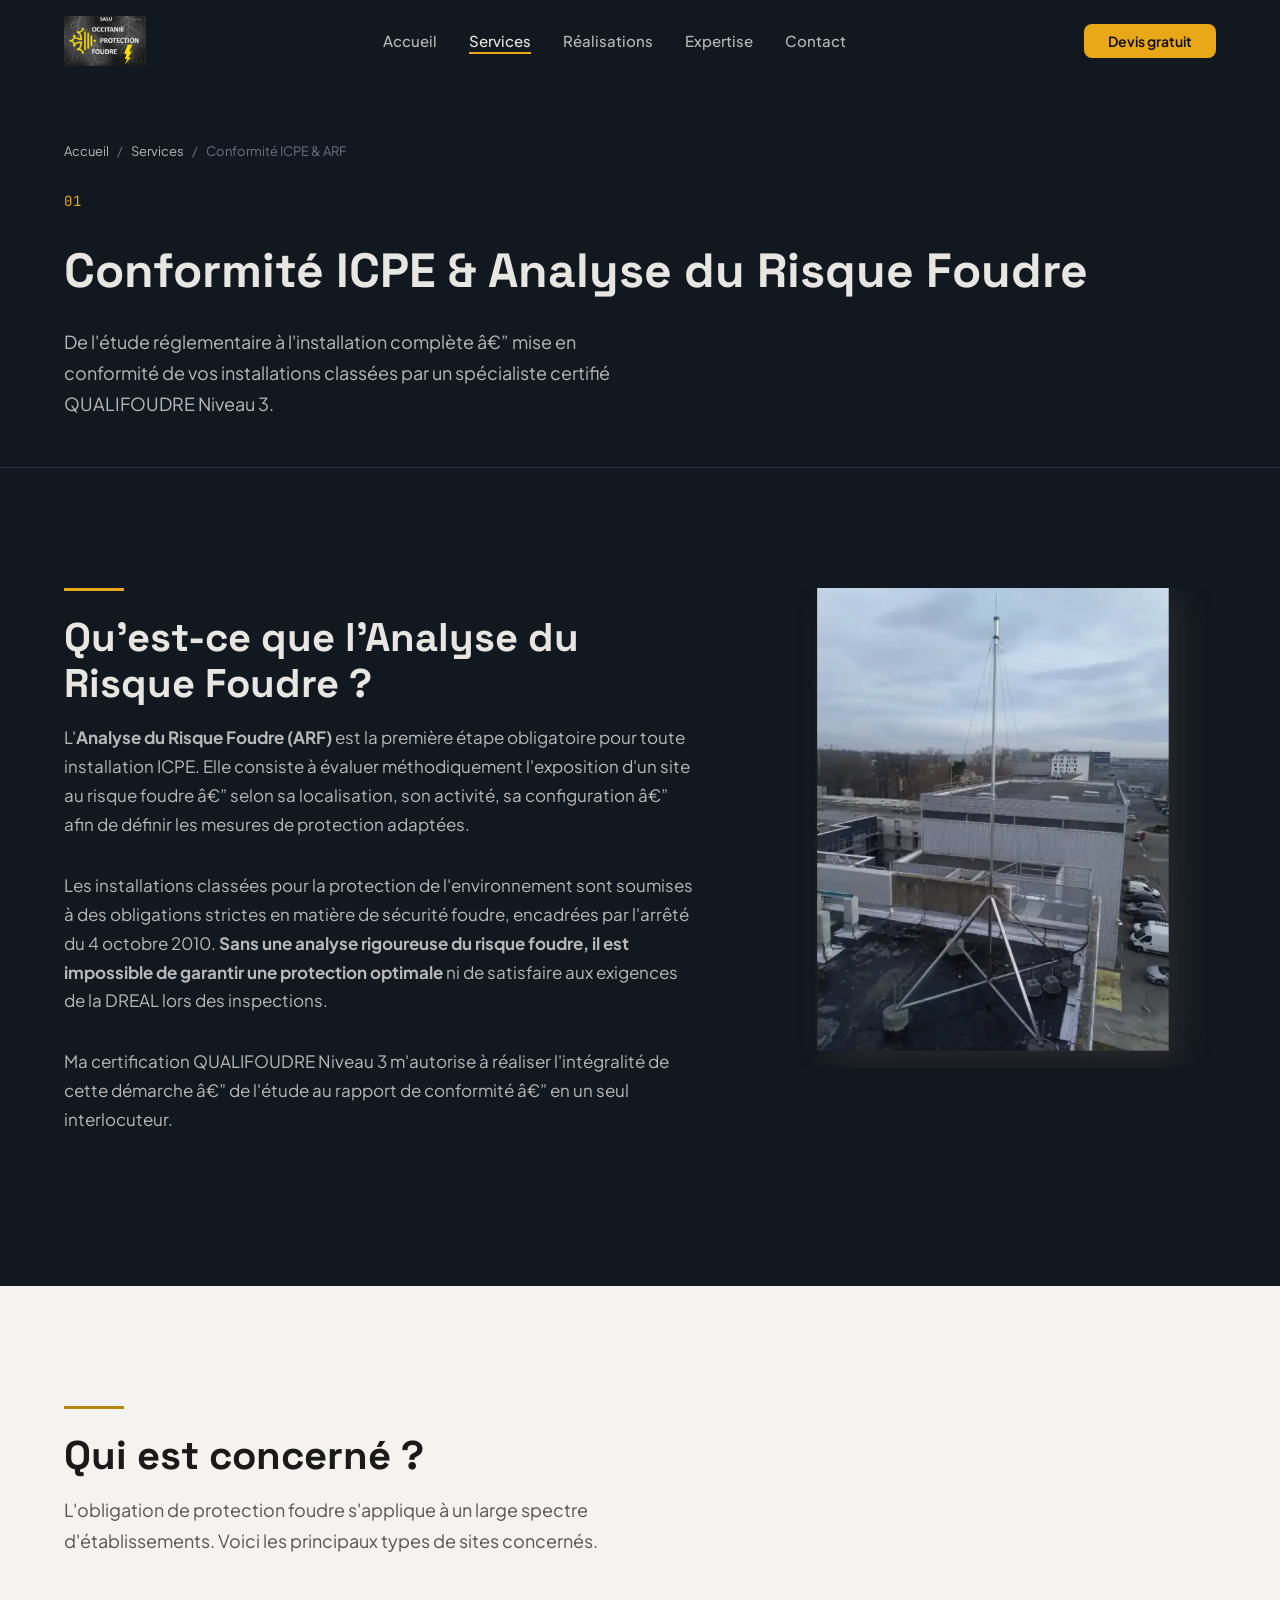
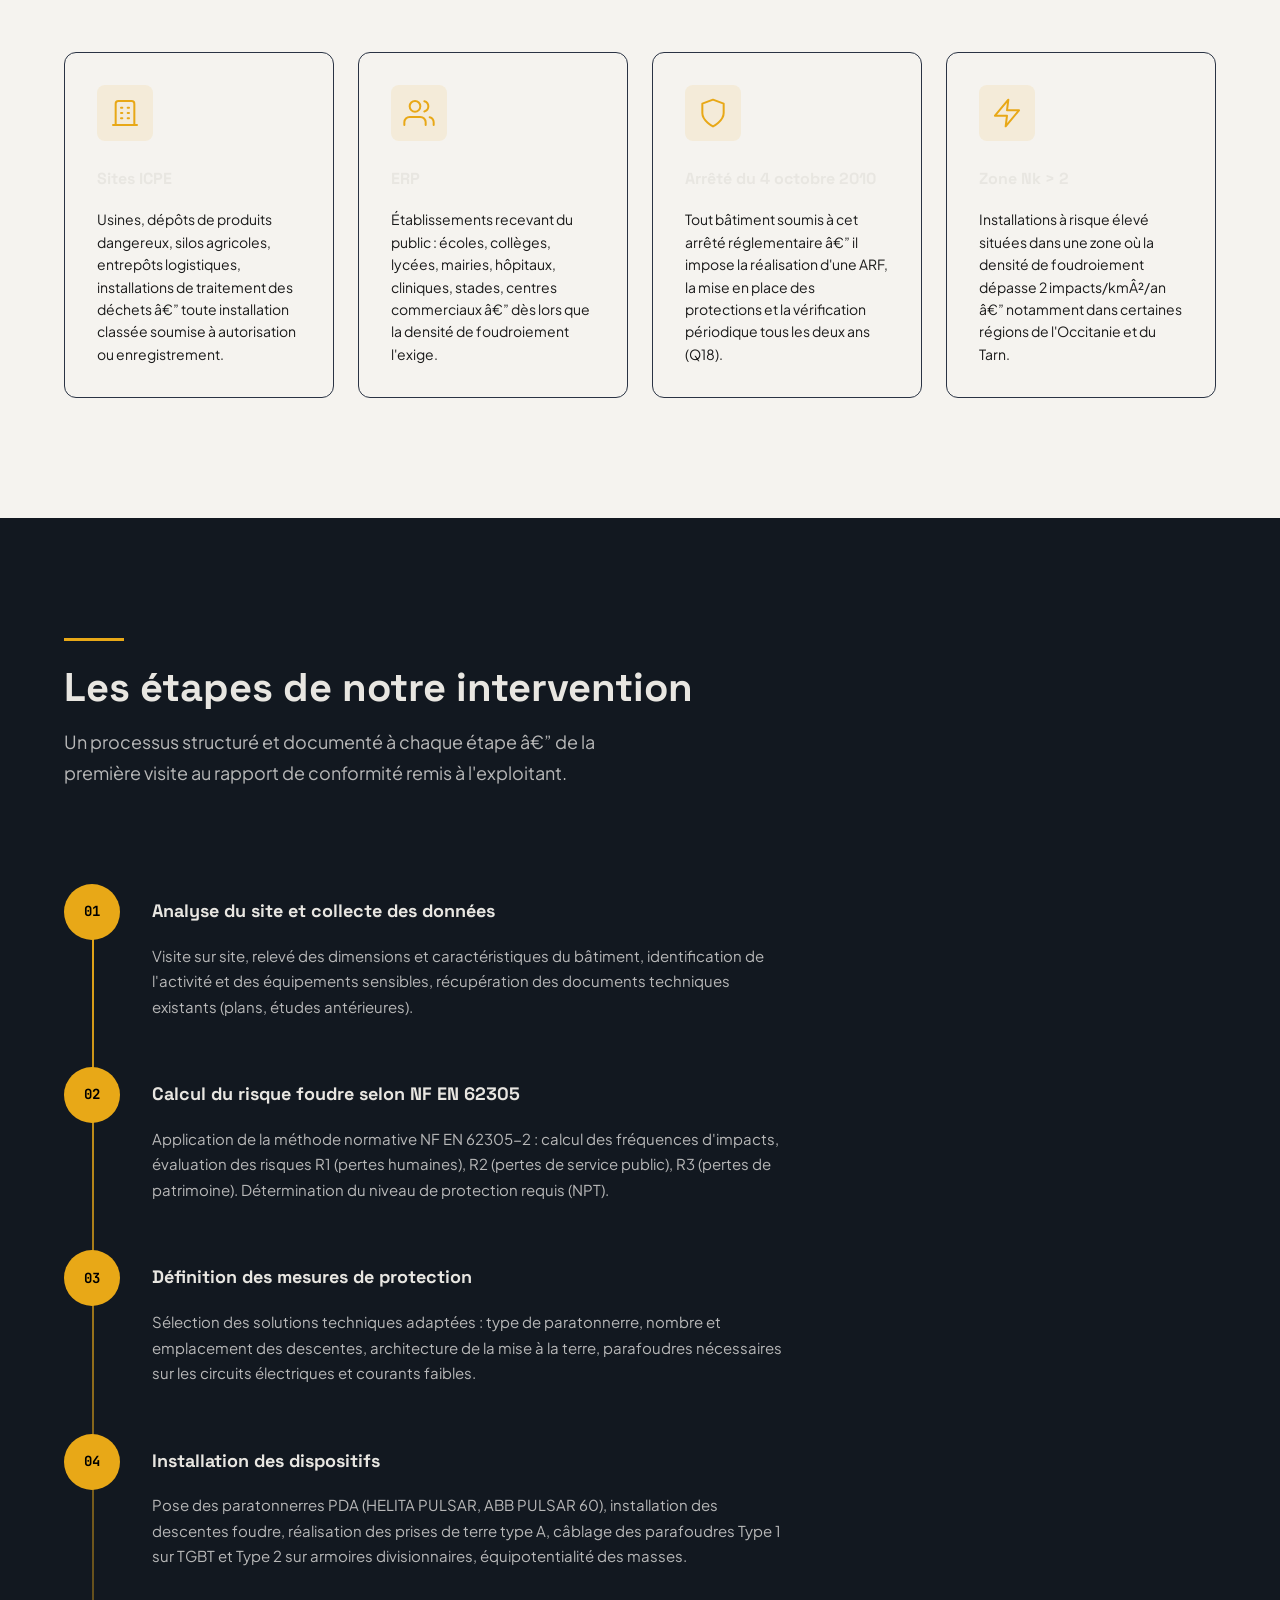
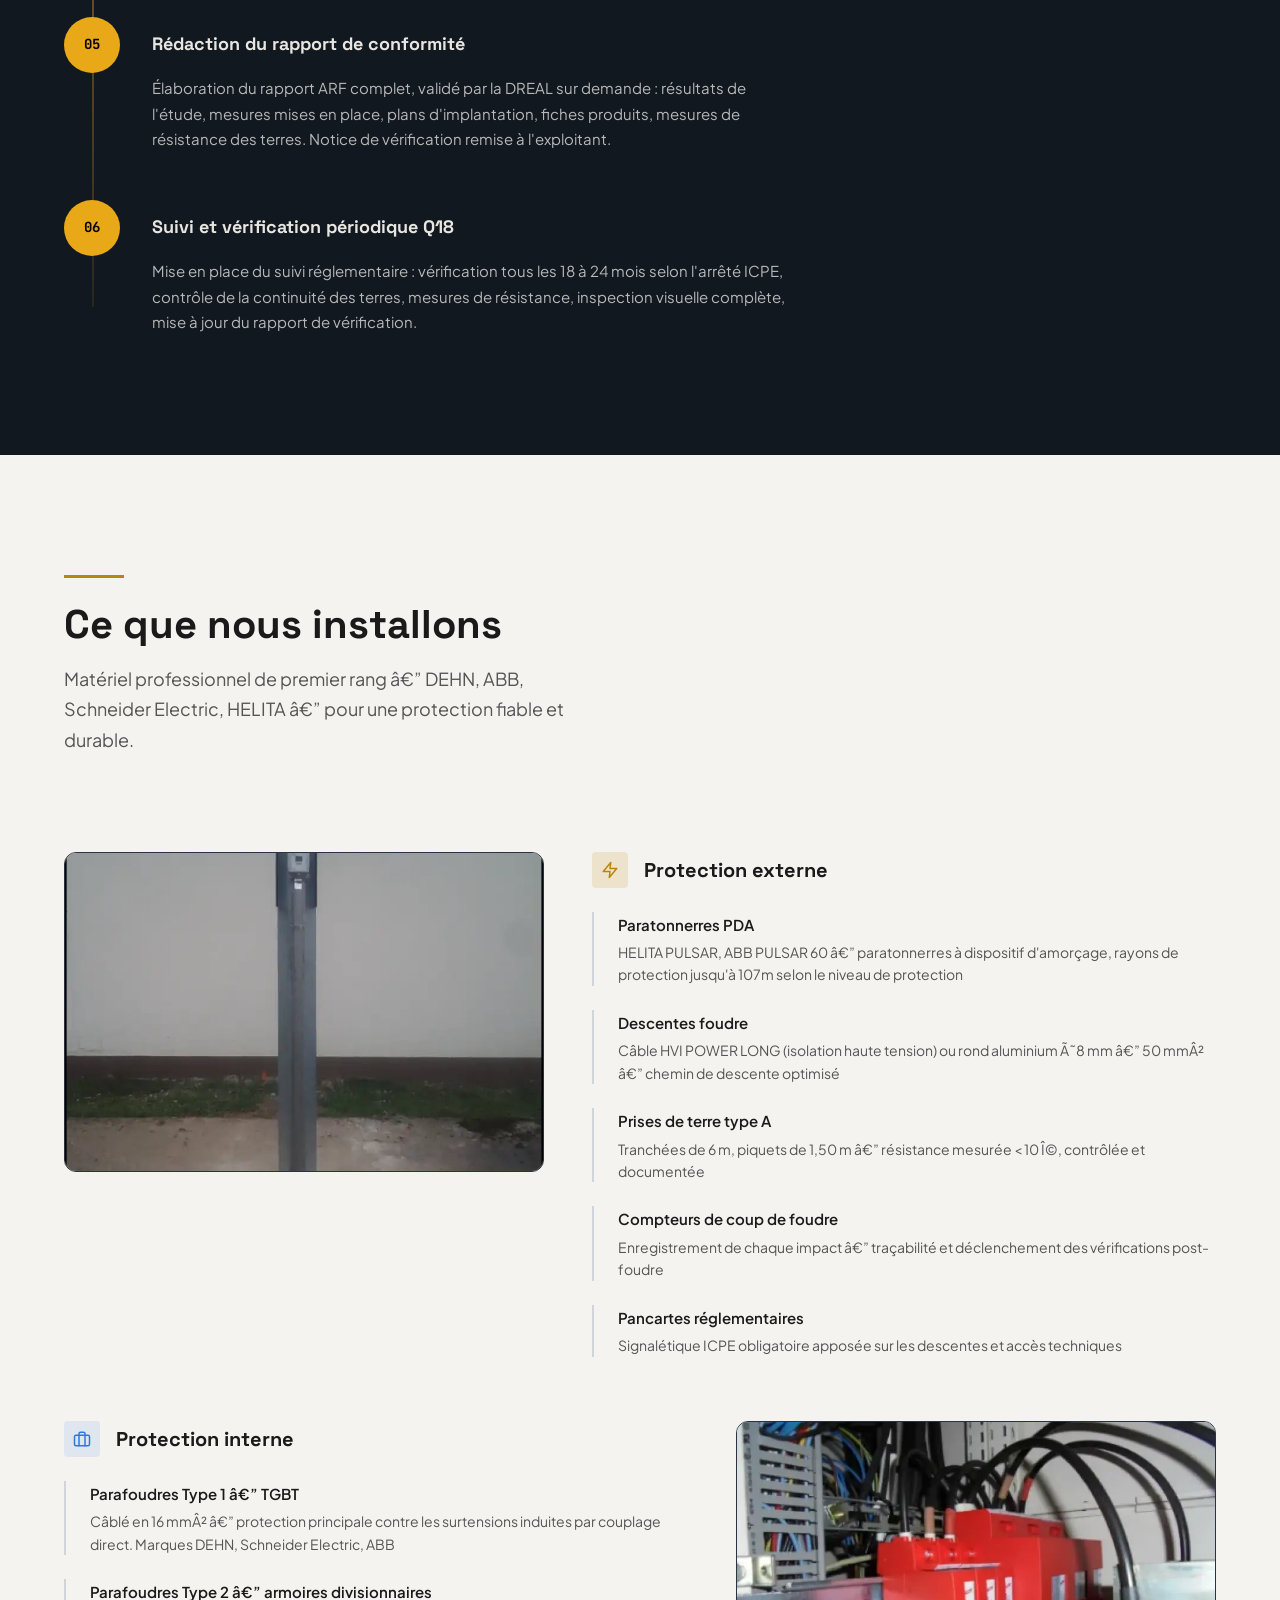
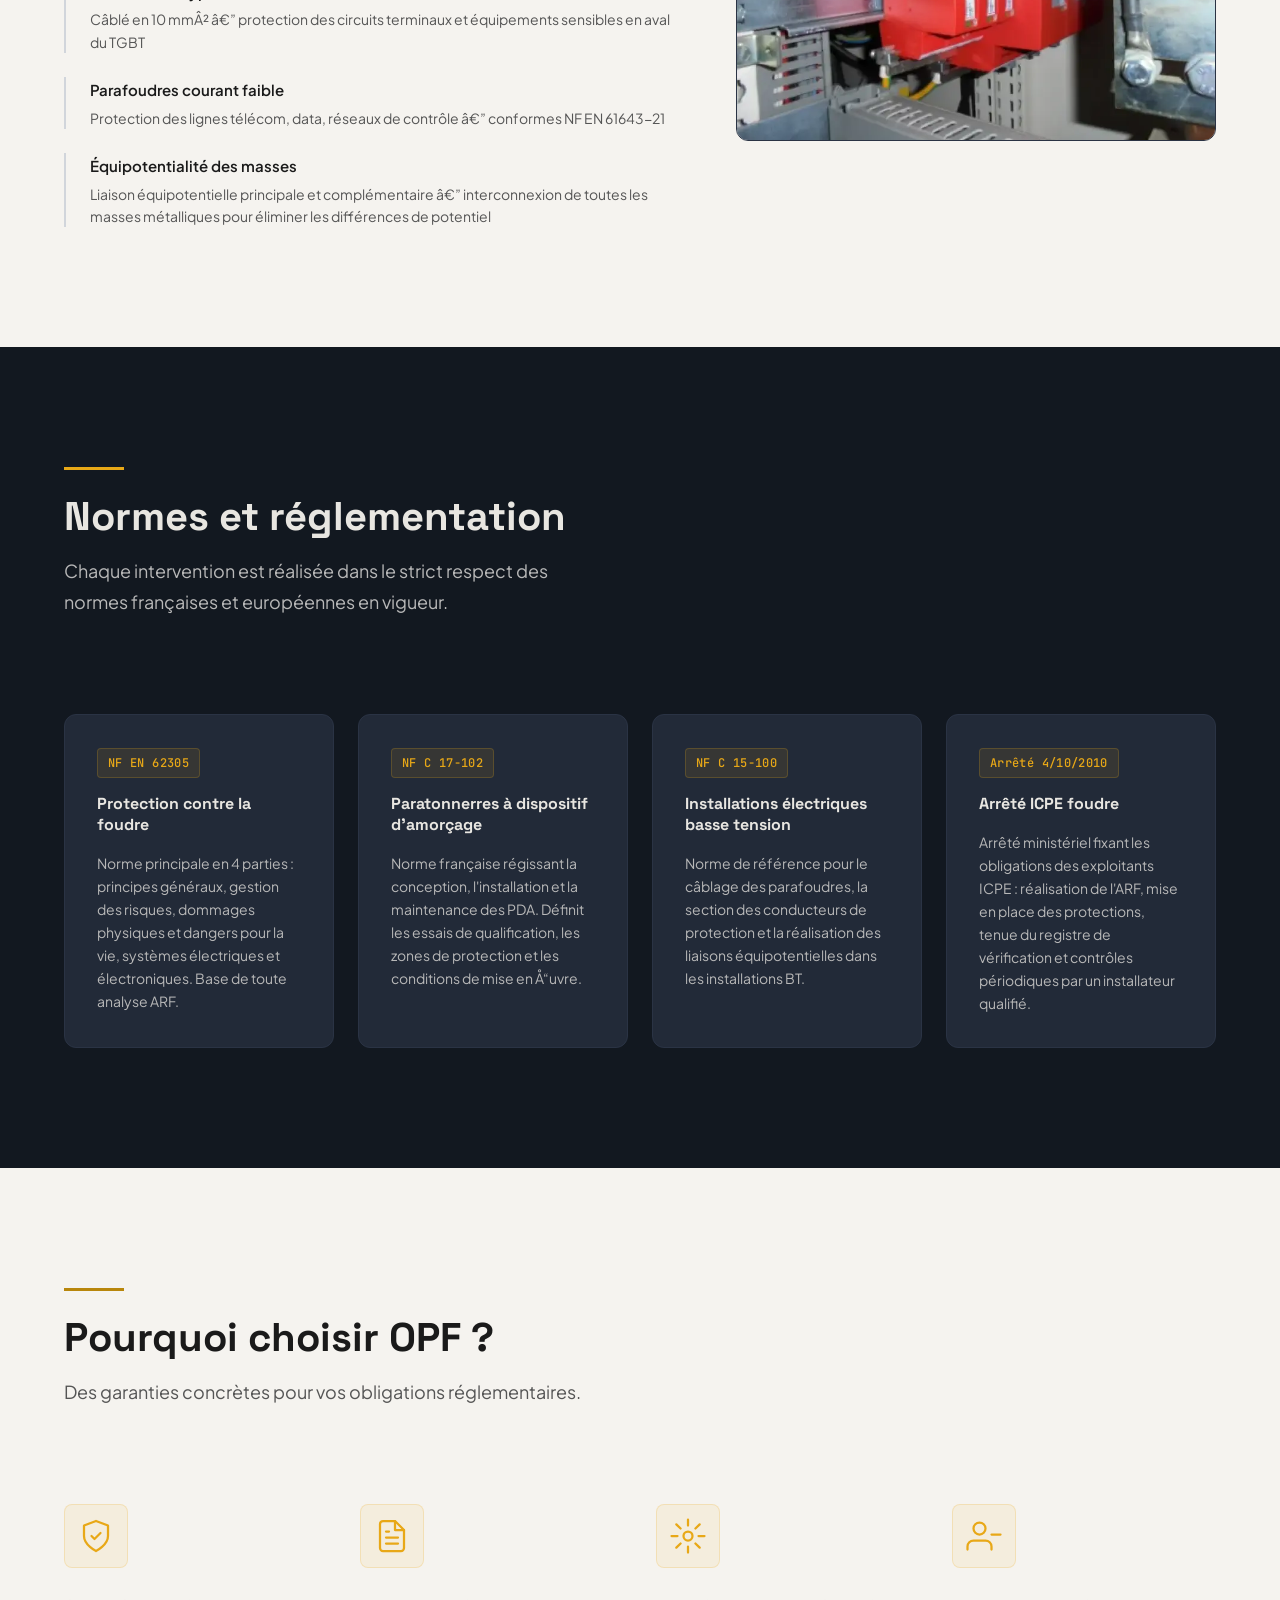
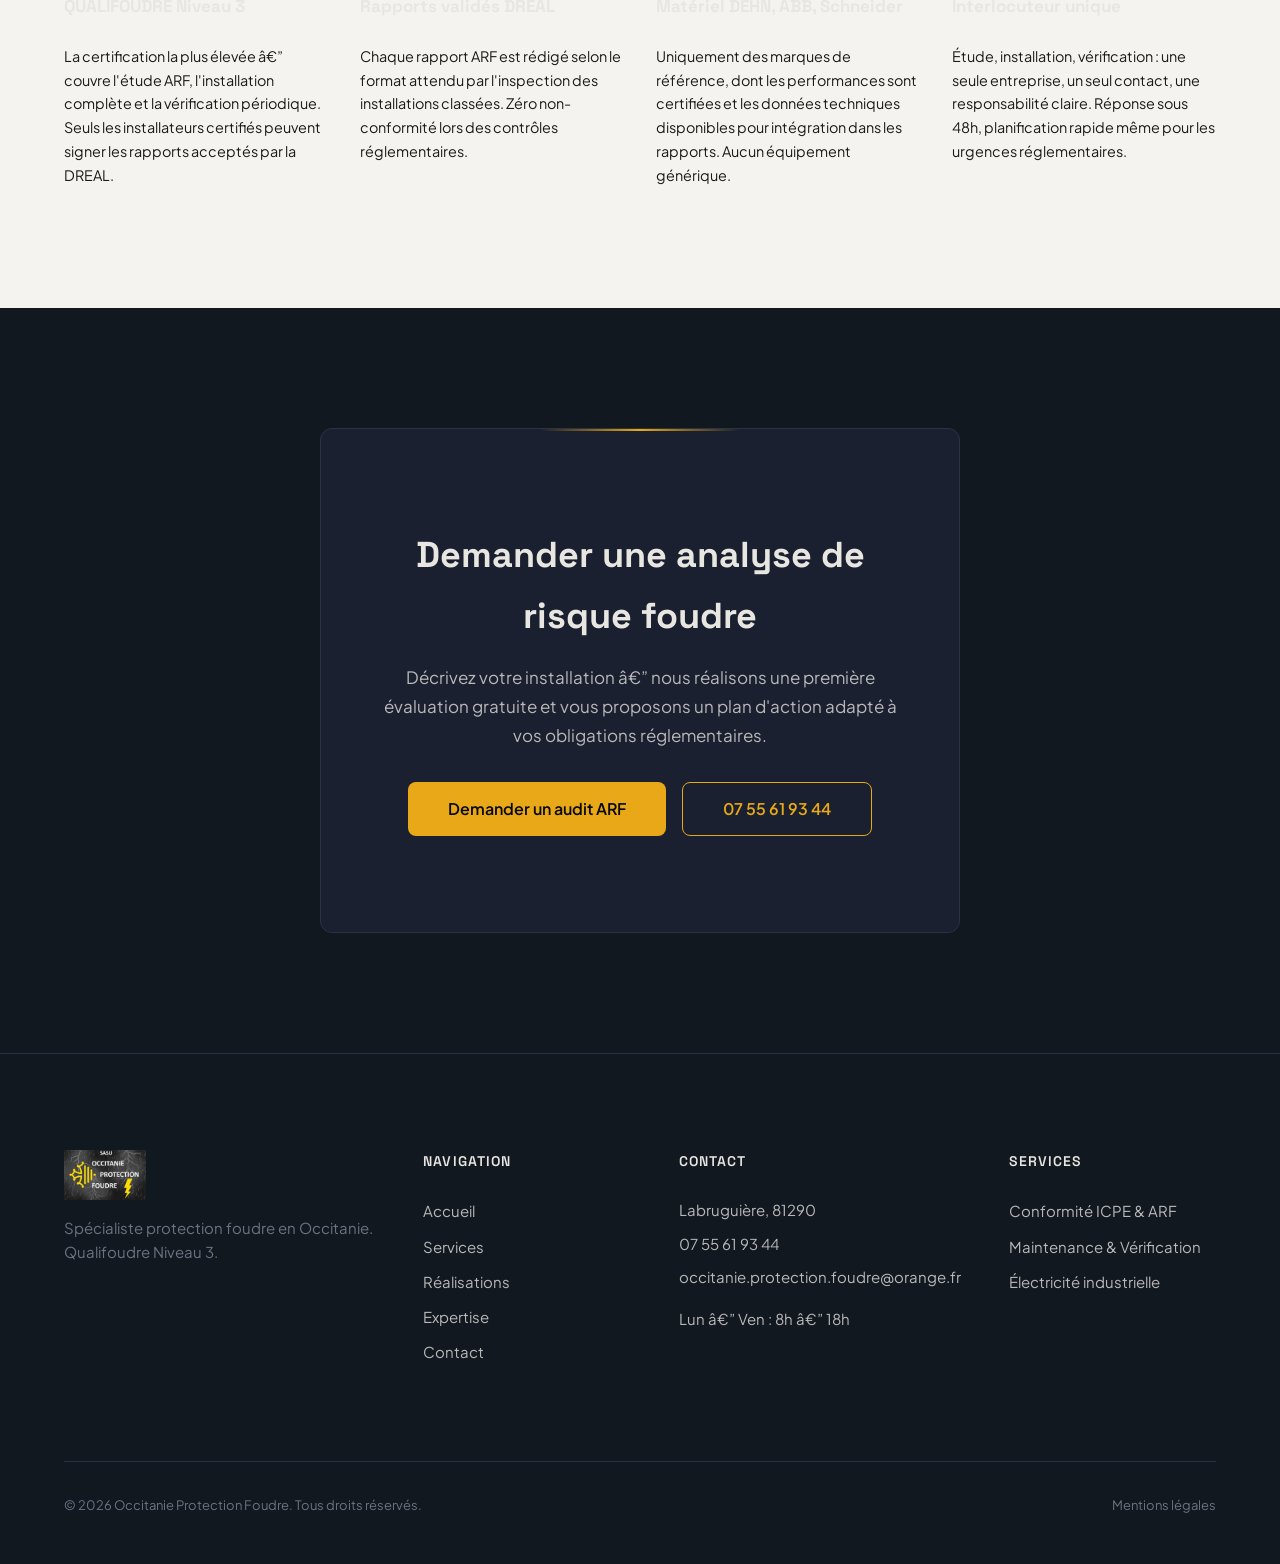
==== conformite-icpe.html @ 8eba691f "Initial deploy: demo site OPF Occitanie Protection Foudre" ====
<!DOCTYPE html>
<html lang="fr">
<head>
  <meta charset="UTF-8">
  <meta name="viewport" content="width=device-width, initial-scale=1.0">
  <title>Conformité ICPE &amp; Analyse du Risque Foudre | OPF Occitanie</title>
  <meta name="description" content="Mise en conformité ICPE par analyse du risque foudre. Installation paratonnerres PDA, parafoudres Type 1 &amp; 2. Certifié QUALIFOUDRE Niveau 3. Devis gratuit en Occitanie.">
  <meta name="robots" content="index, follow">
  <link rel="canonical" href="https://www.occitanie-protection-foudre.fr/conformite-icpe">

  <meta property="og:type" content="website">
  <meta property="og:site_name" content="Occitanie Protection Foudre">
  <meta property="og:title" content="Conformité ICPE &amp; Analyse du Risque Foudre â€” OPF Occitanie">
  <meta property="og:description" content="Mise en conformité ICPE par analyse du risque foudre. Installation paratonnerres PDA, parafoudres Type 1 &amp; 2. Certifié QUALIFOUDRE Niveau 3.">
  <meta property="og:url" content="https://www.occitanie-protection-foudre.fr/conformite-icpe">
  <meta property="og:locale" content="fr_FR">

  <link rel="preconnect" href="https://fonts.googleapis.com">
  <link rel="preconnect" href="https://fonts.gstatic.com" crossorigin>
  <link href="https://fonts.googleapis.com/css2?family=Space+Grotesk:wght@500;700&family=Plus+Jakarta+Sans:wght@400;500;600&family=JetBrains+Mono:wght@500&display=swap" rel="stylesheet">
  <link rel="stylesheet" href="css/style.css">

  <script type="application/ld+json">
  {
    "@context": "https://schema.org",
    "@type": "BreadcrumbList",
    "itemListElement": [
      { "@type": "ListItem", "position": 1, "name": "Accueil", "item": "https://www.occitanie-protection-foudre.fr/" },
      { "@type": "ListItem", "position": 2, "name": "Services", "item": "https://www.occitanie-protection-foudre.fr/services" },
      { "@type": "ListItem", "position": 3, "name": "Conformité ICPE &amp; ARF", "item": "https://www.occitanie-protection-foudre.fr/conformite-icpe" }
    ]
  }
  </script>
</head>
<body>

  <a href="#main" class="skip-link">Aller au contenu principal</a>

  <!-- Header -->
  <header class="header" id="header">
    <div class="header__inner">
      <a href="index.html" class="header__logo" aria-label="Occitanie Protection Foudre â€” Accueil">
        <img src="images/logos/logo-opf.jpg" alt="Occitanie Protection Foudre" class="header__logo-img" width="83" height="50">
      </a>
      <nav class="header__nav" id="nav" aria-label="Navigation principale">
        <ul class="header__nav-list">
          <li><a href="index.html" class="header__nav-link">Accueil</a></li>
          <li><a href="services.html" class="header__nav-link active" aria-current="page">Services</a></li>
          <li><a href="realisations.html" class="header__nav-link">Réalisations</a></li>
          <li><a href="expertise.html" class="header__nav-link">Expertise</a></li>
          <li><a href="contact.html" class="header__nav-link">Contact</a></li>
        </ul>
      </nav>
      <a href="contact.html" class="btn btn--primary header__cta">Devis gratuit</a>
      <button class="header__burger" id="burger" aria-label="Ouvrir le menu" aria-expanded="false" aria-controls="nav">
        <span></span><span></span><span></span>
      </button>
    </div>
  </header>

  <!-- Page Hero -->
  <section class="page-hero">
    <div class="container">
      <nav class="breadcrumb" aria-label="Fil d'Ariane">
        <ol>
          <li><a href="index.html">Accueil</a></li>
          <li><a href="services.html">Services</a></li>
          <li aria-current="page">Conformité ICPE &amp; ARF</li>
        </ol>
      </nav>
      <div class="page-hero__tag">
        <span class="service-detail__number" style="position:static;display:inline-block;margin-bottom:1rem;">01</span>
      </div>
      <h1 class="page-hero__title">Conformité ICPE &amp;&nbsp;Analyse du Risque Foudre</h1>
      <p class="page-hero__subtitle">De l'étude réglementaire à l'installation complète â€” mise en conformité de vos installations classées par un spécialiste certifié QUALIFOUDRE Niveau 3.</p>
    </div>
  </section>

  <main id="main">

    <!-- Intro â€” Qu'est-ce que l'ARF ? -->
    <section class="section" id="arf-intro">
      <div class="container">
        <div class="service-detail__grid" data-reveal>
          <div class="service-detail__content">
            <div class="section__line" aria-hidden="true"></div>
            <h2 class="section__title">Qu'est-ce que l'Analyse du Risque Foudre&nbsp;?</h2>
            <p class="service-detail__text">L'<strong>Analyse du Risque Foudre (ARF)</strong> est la première étape obligatoire pour toute installation ICPE. Elle consiste à évaluer méthodiquement l'exposition d'un site au risque foudre â€” selon sa localisation, son activité, sa configuration â€” afin de définir les mesures de protection adaptées.</p>
            <p class="service-detail__text">Les installations classées pour la protection de l'environnement sont soumises à des obligations strictes en matière de sécurité foudre, encadrées par l'arrêté du 4 octobre 2010. <strong>Sans une analyse rigoureuse du risque foudre, il est impossible de garantir une protection optimale</strong> ni de satisfaire aux exigences de la DREAL lors des inspections.</p>
            <p class="service-detail__text">Ma certification QUALIFOUDRE Niveau 3 m'autorise à réaliser l'intégralité de cette démarche â€” de l'étude au rapport de conformité â€” en un seul interlocuteur.</p>
          </div>
          <div class="service-detail__visual">
            <img src="images/realisations/paratonnerres.webp" alt="Installation de paratonnerres PDA sur site ICPE â€” Occitanie Protection Foudre" class="service-detail__image" width="640" height="480" loading="lazy" decoding="async">
          </div>
        </div>
      </div>
    </section>

    <!-- Qui est concerné ? -->
    <section class="section section--light" id="qui-est-concerne">
      <div class="container">
        <div class="section__header" data-reveal>
          <div class="section__line" aria-hidden="true"></div>
          <h2 class="section__title">Qui est concerné&nbsp;?</h2>
          <p class="section__subtitle">L'obligation de protection foudre s'applique à un large spectre d'établissements. Voici les principaux types de sites concernés.</p>
        </div>
        <div class="icpe-cards" data-reveal>
          <article class="icpe-card">
            <div class="icpe-card__icon" aria-hidden="true">
              <svg xmlns="http://www.w3.org/2000/svg" width="32" height="32" viewBox="0 0 24 24" fill="none" stroke="currentColor" stroke-width="1.5" stroke-linecap="round" stroke-linejoin="round"><path d="M3 21h18"/><path d="M9 8h1"/><path d="M9 12h1"/><path d="M9 16h1"/><path d="M14 8h1"/><path d="M14 12h1"/><path d="M14 16h1"/><path d="M5 21V5a2 2 0 0 1 2-2h10a2 2 0 0 1 2 2v16"/></svg>
            </div>
            <h3 class="icpe-card__title">Sites ICPE</h3>
            <p class="icpe-card__text">Usines, dépôts de produits dangereux, silos agricoles, entrepôts logistiques, installations de traitement des déchets â€” toute installation classée soumise à autorisation ou enregistrement.</p>
          </article>
          <article class="icpe-card">
            <div class="icpe-card__icon" aria-hidden="true">
              <svg xmlns="http://www.w3.org/2000/svg" width="32" height="32" viewBox="0 0 24 24" fill="none" stroke="currentColor" stroke-width="1.5" stroke-linecap="round" stroke-linejoin="round"><path d="M17 21v-2a4 4 0 0 0-4-4H5a4 4 0 0 0-4 4v2"/><circle cx="9" cy="7" r="4"/><path d="M23 21v-2a4 4 0 0 0-3-3.87"/><path d="M16 3.13a4 4 0 0 1 0 7.75"/></svg>
            </div>
            <h3 class="icpe-card__title">ERP</h3>
            <p class="icpe-card__text">Établissements recevant du public : écoles, collèges, lycées, mairies, hôpitaux, cliniques, stades, centres commerciaux â€” dès lors que la densité de foudroiement l'exige.</p>
          </article>
          <article class="icpe-card">
            <div class="icpe-card__icon" aria-hidden="true">
              <svg xmlns="http://www.w3.org/2000/svg" width="32" height="32" viewBox="0 0 24 24" fill="none" stroke="currentColor" stroke-width="1.5" stroke-linecap="round" stroke-linejoin="round"><path d="M12 22s8-4 8-10V5l-8-3-8 3v7c0 6 8 10 8 10"/></svg>
            </div>
            <h3 class="icpe-card__title">Arrêté du 4 octobre 2010</h3>
            <p class="icpe-card__text">Tout bâtiment soumis à cet arrêté réglementaire â€” il impose la réalisation d'une ARF, la mise en place des protections et la vérification périodique tous les deux ans (Q18).</p>
          </article>
          <article class="icpe-card">
            <div class="icpe-card__icon" aria-hidden="true">
              <svg xmlns="http://www.w3.org/2000/svg" width="32" height="32" viewBox="0 0 24 24" fill="none" stroke="currentColor" stroke-width="1.5" stroke-linecap="round" stroke-linejoin="round"><path d="M13 2 3 14h9l-1 8 10-12h-9l1-8z"/></svg>
            </div>
            <h3 class="icpe-card__title">Zone Nk &gt; 2</h3>
            <p class="icpe-card__text">Installations à risque élevé situées dans une zone où la densité de foudroiement dépasse 2 impacts/kmÂ²/an â€” notamment dans certaines régions de l'Occitanie et du Tarn.</p>
          </article>
        </div>
      </div>
    </section>

    <!-- Étapes de l'intervention -->
    <section class="section" id="etapes-intervention">
      <div class="container">
        <div class="section__header" data-reveal>
          <div class="section__line" aria-hidden="true"></div>
          <h2 class="section__title">Les étapes de notre intervention</h2>
          <p class="section__subtitle">Un processus structuré et documenté à chaque étape â€” de la première visite au rapport de conformité remis à l'exploitant.</p>
        </div>
        <ol class="steps-list" data-reveal>
          <li class="steps-list__item">
            <div class="steps-list__number" aria-hidden="true">01</div>
            <div class="steps-list__content">
              <h3 class="steps-list__title">Analyse du site et collecte des données</h3>
              <p class="steps-list__text">Visite sur site, relevé des dimensions et caractéristiques du bâtiment, identification de l'activité et des équipements sensibles, récupération des documents techniques existants (plans, études antérieures).</p>
            </div>
          </li>
          <li class="steps-list__item">
            <div class="steps-list__number" aria-hidden="true">02</div>
            <div class="steps-list__content">
              <h3 class="steps-list__title">Calcul du risque foudre selon NF EN 62305</h3>
              <p class="steps-list__text">Application de la méthode normative NF EN 62305-2 : calcul des fréquences d'impacts, évaluation des risques R1 (pertes humaines), R2 (pertes de service public), R3 (pertes de patrimoine). Détermination du niveau de protection requis (NPT).</p>
            </div>
          </li>
          <li class="steps-list__item">
            <div class="steps-list__number" aria-hidden="true">03</div>
            <div class="steps-list__content">
              <h3 class="steps-list__title">Définition des mesures de protection</h3>
              <p class="steps-list__text">Sélection des solutions techniques adaptées : type de paratonnerre, nombre et emplacement des descentes, architecture de la mise à la terre, parafoudres nécessaires sur les circuits électriques et courants faibles.</p>
            </div>
          </li>
          <li class="steps-list__item">
            <div class="steps-list__number" aria-hidden="true">04</div>
            <div class="steps-list__content">
              <h3 class="steps-list__title">Installation des dispositifs</h3>
              <p class="steps-list__text">Pose des paratonnerres PDA (HELITA PULSAR, ABB PULSAR 60), installation des descentes foudre, réalisation des prises de terre type A, câblage des parafoudres Type 1 sur TGBT et Type 2 sur armoires divisionnaires, équipotentialité des masses.</p>
            </div>
          </li>
          <li class="steps-list__item">
            <div class="steps-list__number" aria-hidden="true">05</div>
            <div class="steps-list__content">
              <h3 class="steps-list__title">Rédaction du rapport de conformité</h3>
              <p class="steps-list__text">Élaboration du rapport ARF complet, validé par la DREAL sur demande : résultats de l'étude, mesures mises en place, plans d'implantation, fiches produits, mesures de résistance des terres. Notice de vérification remise à l'exploitant.</p>
            </div>
          </li>
          <li class="steps-list__item">
            <div class="steps-list__number" aria-hidden="true">06</div>
            <div class="steps-list__content">
              <h3 class="steps-list__title">Suivi et vérification périodique Q18</h3>
              <p class="steps-list__text">Mise en place du suivi réglementaire : vérification tous les 18 à 24 mois selon l'arrêté ICPE, contrôle de la continuité des terres, mesures de résistance, inspection visuelle complète, mise à jour du rapport de vérification.</p>
            </div>
          </li>
        </ol>
      </div>
    </section>

    <!-- Ce que nous installons -->
    <section class="section section--light" id="ce-que-nous-installons">
      <div class="container">
        <div class="section__header" data-reveal>
          <div class="section__line" aria-hidden="true"></div>
          <h2 class="section__title">Ce que nous installons</h2>
          <p class="section__subtitle">Matériel professionnel de premier rang â€” DEHN, ABB, Schneider Electric, HELITA â€” pour une protection fiable et durable.</p>
        </div>
        <div class="install-grid" data-reveal>
          <div class="install-block">
            <div class="install-block__image">
              <img src="images/realisations/conducteurs-descente.webp" alt="Descentes foudre et câbles HVI POWER LONG sur bâtiment industriel" width="600" height="400" loading="lazy" decoding="async">
            </div>
            <div class="install-block__content">
              <h3 class="install-block__title">
                <span class="install-block__badge" aria-hidden="true">
                  <svg xmlns="http://www.w3.org/2000/svg" width="18" height="18" viewBox="0 0 24 24" fill="none" stroke="currentColor" stroke-width="2" stroke-linecap="round" stroke-linejoin="round"><path d="M13 2 3 14h9l-1 8 10-12h-9l1-8z"/></svg>
                </span>
                Protection externe
              </h3>
              <ul class="install-block__list">
                <li>
                  <strong>Paratonnerres PDA</strong>
                  <span>HELITA PULSAR, ABB PULSAR 60 â€” paratonnerres à dispositif d'amorçage, rayons de protection jusqu'à 107m selon le niveau de protection</span>
                </li>
                <li>
                  <strong>Descentes foudre</strong>
                  <span>Câble HVI POWER LONG (isolation haute tension) ou rond aluminium Ã˜8 mm â€” 50 mmÂ² â€” chemin de descente optimisé</span>
                </li>
                <li>
                  <strong>Prises de terre type A</strong>
                  <span>Tranchées de 6 m, piquets de 1,50 m â€” résistance mesurée &lt; 10 Î©, contrôlée et documentée</span>
                </li>
                <li>
                  <strong>Compteurs de coup de foudre</strong>
                  <span>Enregistrement de chaque impact â€” traçabilité et déclenchement des vérifications post-foudre</span>
                </li>
                <li>
                  <strong>Pancartes réglementaires</strong>
                  <span>Signalétique ICPE obligatoire apposée sur les descentes et accès techniques</span>
                </li>
              </ul>
            </div>
          </div>
          <div class="install-block install-block--alt">
            <div class="install-block__image">
              <img src="images/realisations/parafoudre.webp" alt="Parafoudres Type 1 et Type 2 installés sur TGBT industriel" width="600" height="400" loading="lazy" decoding="async">
            </div>
            <div class="install-block__content">
              <h3 class="install-block__title">
                <span class="install-block__badge install-block__badge--blue" aria-hidden="true">
                  <svg xmlns="http://www.w3.org/2000/svg" width="18" height="18" viewBox="0 0 24 24" fill="none" stroke="currentColor" stroke-width="2" stroke-linecap="round" stroke-linejoin="round"><rect x="2" y="7" width="20" height="14" rx="2"/><path d="M16 21V5a2 2 0 0 0-2-2h-4a2 2 0 0 0-2 2v16"/></svg>
                </span>
                Protection interne
              </h3>
              <ul class="install-block__list">
                <li>
                  <strong>Parafoudres Type 1 â€” TGBT</strong>
                  <span>Câblé en 16 mmÂ² â€” protection principale contre les surtensions induites par couplage direct. Marques DEHN, Schneider Electric, ABB</span>
                </li>
                <li>
                  <strong>Parafoudres Type 2 â€” armoires divisionnaires</strong>
                  <span>Câblé en 10 mmÂ² â€” protection des circuits terminaux et équipements sensibles en aval du TGBT</span>
                </li>
                <li>
                  <strong>Parafoudres courant faible</strong>
                  <span>Protection des lignes télécom, data, réseaux de contrôle â€” conformes NF EN 61643-21</span>
                </li>
                <li>
                  <strong>Équipotentialité des masses</strong>
                  <span>Liaison équipotentielle principale et complémentaire â€” interconnexion de toutes les masses métalliques pour éliminer les différences de potentiel</span>
                </li>
              </ul>
            </div>
          </div>
        </div>
      </div>
    </section>

    <!-- Normes et réglementation -->
    <section class="section" id="normes-reglementation">
      <div class="container">
        <div class="section__header" data-reveal>
          <div class="section__line" aria-hidden="true"></div>
          <h2 class="section__title">Normes et réglementation</h2>
          <p class="section__subtitle">Chaque intervention est réalisée dans le strict respect des normes françaises et européennes en vigueur.</p>
        </div>
        <div class="norm-cards" data-reveal>
          <article class="norm-card">
            <div class="norm-card__ref">NF EN 62305</div>
            <h3 class="norm-card__title">Protection contre la foudre</h3>
            <p class="norm-card__text">Norme principale en 4 parties : principes généraux, gestion des risques, dommages physiques et dangers pour la vie, systèmes électriques et électroniques. Base de toute analyse ARF.</p>
          </article>
          <article class="norm-card">
            <div class="norm-card__ref">NF C 17-102</div>
            <h3 class="norm-card__title">Paratonnerres à dispositif d'amorçage</h3>
            <p class="norm-card__text">Norme française régissant la conception, l'installation et la maintenance des PDA. Définit les essais de qualification, les zones de protection et les conditions de mise en Å“uvre.</p>
          </article>
          <article class="norm-card">
            <div class="norm-card__ref">NF C 15-100</div>
            <h3 class="norm-card__title">Installations électriques basse tension</h3>
            <p class="norm-card__text">Norme de référence pour le câblage des parafoudres, la section des conducteurs de protection et la réalisation des liaisons équipotentielles dans les installations BT.</p>
          </article>
          <article class="norm-card">
            <div class="norm-card__ref">Arrêté 4/10/2010</div>
            <h3 class="norm-card__title">Arrêté ICPE foudre</h3>
            <p class="norm-card__text">Arrêté ministériel fixant les obligations des exploitants ICPE : réalisation de l'ARF, mise en place des protections, tenue du registre de vérification et contrôles périodiques par un installateur qualifié.</p>
          </article>
        </div>
      </div>
    </section>

    <!-- Pourquoi OPF ? -->
    <section class="section section--light" id="pourquoi-opf">
      <div class="container">
        <div class="section__header" data-reveal>
          <div class="section__line" aria-hidden="true"></div>
          <h2 class="section__title">Pourquoi choisir OPF&nbsp;?</h2>
          <p class="section__subtitle">Des garanties concrètes pour vos obligations réglementaires.</p>
        </div>
        <div class="trust-grid" data-reveal>
          <div class="trust-item">
            <div class="trust-item__icon" aria-hidden="true">
              <svg xmlns="http://www.w3.org/2000/svg" width="36" height="36" viewBox="0 0 24 24" fill="none" stroke="currentColor" stroke-width="1.5" stroke-linecap="round" stroke-linejoin="round"><path d="M12 22s8-4 8-10V5l-8-3-8 3v7c0 6 8 10 8 10"/><path d="m9 12 2 2 4-4"/></svg>
            </div>
            <h3 class="trust-item__title">QUALIFOUDRE Niveau 3</h3>
            <p class="trust-item__text">La certification la plus élevée â€” couvre l'étude ARF, l'installation complète et la vérification périodique. Seuls les installateurs certifiés peuvent signer les rapports acceptés par la DREAL.</p>
          </div>
          <div class="trust-item">
            <div class="trust-item__icon" aria-hidden="true">
              <svg xmlns="http://www.w3.org/2000/svg" width="36" height="36" viewBox="0 0 24 24" fill="none" stroke="currentColor" stroke-width="1.5" stroke-linecap="round" stroke-linejoin="round"><path d="M14 2H6a2 2 0 0 0-2 2v16a2 2 0 0 0 2 2h12a2 2 0 0 0 2-2V8z"/><polyline points="14 2 14 8 20 8"/><line x1="16" y1="13" x2="8" y2="13"/><line x1="16" y1="17" x2="8" y2="17"/><polyline points="10 9 9 9 8 9"/></svg>
            </div>
            <h3 class="trust-item__title">Rapports validés DREAL</h3>
            <p class="trust-item__text">Chaque rapport ARF est rédigé selon le format attendu par l'inspection des installations classées. Zéro non-conformité lors des contrôles réglementaires.</p>
          </div>
          <div class="trust-item">
            <div class="trust-item__icon" aria-hidden="true">
              <svg xmlns="http://www.w3.org/2000/svg" width="36" height="36" viewBox="0 0 24 24" fill="none" stroke="currentColor" stroke-width="1.5" stroke-linecap="round" stroke-linejoin="round"><circle cx="12" cy="12" r="3"/><path d="M12 1v4M12 19v4M4.22 4.22l2.83 2.83M16.95 16.95l2.83 2.83M1 12h4M19 12h4M4.22 19.78l2.83-2.83M16.95 7.05l2.83-2.83"/></svg>
            </div>
            <h3 class="trust-item__title">Matériel DEHN, ABB, Schneider</h3>
            <p class="trust-item__text">Uniquement des marques de référence, dont les performances sont certifiées et les données techniques disponibles pour intégration dans les rapports. Aucun équipement générique.</p>
          </div>
          <div class="trust-item">
            <div class="trust-item__icon" aria-hidden="true">
              <svg xmlns="http://www.w3.org/2000/svg" width="36" height="36" viewBox="0 0 24 24" fill="none" stroke="currentColor" stroke-width="1.5" stroke-linecap="round" stroke-linejoin="round"><path d="M17 21v-2a4 4 0 0 0-4-4H5a4 4 0 0 0-4 4v2"/><circle cx="9" cy="7" r="4"/><line x1="23" y1="11" x2="17" y2="11"/></svg>
            </div>
            <h3 class="trust-item__title">Interlocuteur unique</h3>
            <p class="trust-item__text">Étude, installation, vérification : une seule entreprise, un seul contact, une responsabilité claire. Réponse sous 48h, planification rapide même pour les urgences réglementaires.</p>
          </div>
        </div>
      </div>
    </section>

    <!-- CTA -->
    <section class="cta-section section">
      <div class="container">
        <div class="cta-section__inner" data-reveal>
          <h2 class="cta-section__title">Demander une analyse de risque foudre</h2>
          <p class="cta-section__text">Décrivez votre installation â€” nous réalisons une première évaluation gratuite et vous proposons un plan d'action adapté à vos obligations réglementaires.</p>
          <div class="cta-section__actions">
            <a href="contact.html" class="btn btn--primary btn--lg">Demander un audit ARF</a>
            <a href="tel:+33755619344" class="btn btn--outline btn--lg">07 55 61 93 44</a>
          </div>
        </div>
      </div>
    </section>

  </main>

  <!-- Footer -->
  <footer class="footer">
    <div class="container">
      <div class="footer__grid">
        <div class="footer__brand">
          <a href="index.html" class="footer__logo" aria-label="Occitanie Protection Foudre â€” Accueil">
            <img src="images/logos/logo-opf.jpg" alt="Occitanie Protection Foudre" class="header__logo-img" width="83" height="50" loading="lazy">
          </a>
          <p class="footer__tagline">Spécialiste protection foudre en Occitanie.<br>Qualifoudre Niveau 3.</p>
        </div>
        <nav class="footer__nav" aria-label="Navigation pied de page">
          <h3 class="footer__heading">Navigation</h3>
          <ul>
            <li><a href="index.html">Accueil</a></li>
            <li><a href="services.html">Services</a></li>
            <li><a href="realisations.html">Réalisations</a></li>
            <li><a href="expertise.html">Expertise</a></li>
            <li><a href="contact.html">Contact</a></li>
          </ul>
        </nav>
        <div class="footer__contact">
          <h3 class="footer__heading">Contact</h3>
          <address>
            <p>Labruguière, 81290</p>
            <p><a href="tel:+33755619344">07 55 61 93 44</a></p>
            <p><a href="mailto:occitanie.protection.foudre@orange.fr">occitanie.protection.foudre@orange.fr</a></p>
          </address>
          <p class="footer__hours">Lun â€” Ven : 8h â€” 18h</p>
        </div>
        <div class="footer__services">
          <h3 class="footer__heading">Services</h3>
          <ul>
            <li><a href="conformite-icpe.html">Conformité ICPE &amp; ARF</a></li>
            <li><a href="services.html#protection">Maintenance &amp; Vérification</a></li>
            <li><a href="services.html#maintenance">Électricité industrielle</a></li>
          </ul>
        </div>
      </div>
      <div class="footer__bottom">
        <p>&copy; 2026 Occitanie Protection Foudre. Tous droits réservés.</p>
        <p><a href="mentions-legales.html">Mentions légales</a></p>
      </div>
    </div>
  </footer>

  <script src="js/main.js" defer></script>
</body>
</html>
---- css/style.css ----
/* ============================================
   OPF — Occitanie Protection Foudre
   Design System: Editorial Bold
   ============================================ */

/* --- Custom Properties --- */
:root {
  /* Dark palette */
  --bg-deep: #121820;
  --bg-card: #1A2030;
  --bg-elevated: #222A38;
  --border: #2A3344;

  /* Light palette */
  --bg-light: #F5F3EF;
  --bg-light-card: #FFFFFF;
  --text-on-light: #1A1A1A;

  /* Accent ambre */
  --accent: #E8A817;
  --accent-dark: #B8860B;
  --accent-hover: #D4960A;
  --accent-light: #FEF3C7;
  --accent-glow: rgba(232, 168, 23, 0.12);

  /* Secondary */
  --secondary: #2A7AE4;
  --secondary-light: rgba(42, 122, 228, 0.1);

  /* Text on dark */
  --text-primary: #E8E6E1;
  --text-body: #B8B8B8;
  --text-muted: #6B7280;

  /* Typography */
  --font-display: 'Space Grotesk', sans-serif;
  --font-body: 'Plus Jakarta Sans', sans-serif;
  --font-mono: 'JetBrains Mono', monospace;

  /* Spacing */
  --space-2xs: 4px;
  --space-xs: 8px;
  --space-sm: 16px;
  --space-md: 24px;
  --space-lg: 32px;
  --space-xl: 48px;
  --space-2xl: 64px;
  --space-3xl: 96px;
  --section-gap: 120px;

  /* Border radius */
  --radius-sm: 4px;
  --radius-md: 8px;
  --radius-lg: 12px;
  --radius-full: 9999px;

  /* Motion */
  --ease-enter: cubic-bezier(0.22, 1, 0.36, 1);
  --ease-exit: cubic-bezier(0.55, 0, 1, 0.45);
  --ease-move: cubic-bezier(0.65, 0, 0.35, 1);
  --duration-micro: 100ms;
  --duration-short: 200ms;
  --duration-medium: 400ms;
  --duration-long: 600ms;

  /* Layout */
  --max-content: 1200px;
  --max-wide: 1400px;
}

/* --- Reset --- */
*,
*::before,
*::after {
  box-sizing: border-box;
  margin: 0;
  padding: 0;
}

html {
  scroll-behavior: smooth;
  -webkit-text-size-adjust: 100%;
}

body {
  font-family: var(--font-body);
  font-size: 1rem;
  line-height: 1.7;
  color: var(--text-body);
  background: var(--bg-deep);
  -webkit-font-smoothing: antialiased;
  -moz-osx-font-smoothing: grayscale;
}

img, svg {
  display: block;
  max-width: 100%;
}

a {
  color: inherit;
  text-decoration: none;
}

ul, ol {
  list-style: none;
}

address {
  font-style: normal;
}

button {
  font: inherit;
  color: inherit;
  background: none;
  border: none;
  cursor: pointer;
}

/* --- Utilities --- */
.container {
  width: 100%;
  max-width: var(--max-content);
  margin: 0 auto;
  padding: 0 var(--space-md);
}

.section {
  padding: var(--section-gap) 0;
}

.section--light {
  background: var(--bg-light);
  color: var(--text-on-light);
}

.section__header {
  max-width: 640px;
  margin-bottom: var(--space-3xl);
}

.section__header--compact {
  margin-bottom: var(--space-md);
  text-align: center;
  max-width: 100%;
}

.section__line {
  width: 60px;
  height: 3px;
  background: var(--accent);
  margin-bottom: var(--space-md);
}

.section--light .section__line {
  background: var(--accent-dark);
}

.section__title {
  font-family: var(--font-display);
  font-weight: 700;
  font-size: clamp(1.5rem, 2.5vw + 0.5rem, 2.5rem);
  line-height: 1.15;
  color: var(--text-primary);
  margin-bottom: var(--space-sm);
}

.section--light .section__title {
  color: var(--text-on-light);
}

.section__subtitle {
  font-size: 1.125rem;
  line-height: 1.7;
  color: var(--text-body);
  max-width: 540px;
}

.section--light .section__subtitle {
  color: #555;
}

/* --- Skip Link --- */
.skip-link {
  position: fixed;
  top: -100%;
  left: var(--space-sm);
  z-index: 9999;
  padding: var(--space-xs) var(--space-sm);
  background: var(--accent);
  color: #0A0A0A;
  font-weight: 600;
  border-radius: var(--radius-md);
  transition: top var(--duration-short) var(--ease-enter);
}

.skip-link:focus {
  top: var(--space-sm);
}

/* --- Buttons --- */
.btn {
  display: inline-flex;
  align-items: center;
  gap: var(--space-xs);
  padding: 14px 32px;
  font-family: var(--font-body);
  font-weight: 600;
  font-size: 0.9375rem;
  line-height: 1;
  border-radius: var(--radius-md);
  transition: all var(--duration-short) var(--ease-enter);
  white-space: nowrap;
}

.btn--primary {
  background: var(--accent);
  color: #0A0A0A;
}

.btn--primary:hover {
  background: var(--accent-hover);
  transform: translateY(-2px);
}

.btn--outline {
  border: 1px solid var(--accent);
  color: var(--accent);
  background: transparent;
}

.btn--outline:hover {
  background: var(--accent-glow);
}

.btn--dark {
  background: var(--text-on-light);
  color: var(--accent);
}

.btn--dark:hover {
  background: #333;
  transform: translateY(-2px);
}

.btn--lg {
  padding: 18px 40px;
  font-size: 1rem;
}

.btn__icon {
  flex-shrink: 0;
}

.section--light .btn--outline {
  border-color: var(--accent-dark);
  color: var(--accent-dark);
}

.section--light .btn--outline:hover {
  background: rgba(184, 134, 11, 0.08);
}

/* --- Header --- */
.header {
  position: fixed;
  top: 0;
  left: 0;
  right: 0;
  z-index: 1000;
  padding: var(--space-sm) 0;
  transition: background var(--duration-medium) var(--ease-enter),
              padding var(--duration-medium) var(--ease-enter);
}

.header--solid {
  background: rgba(18, 24, 32, 0.95);
  backdrop-filter: blur(12px);
  -webkit-backdrop-filter: blur(12px);
  padding: var(--space-xs) 0;
  border-bottom: 1px solid var(--border);
}

.header__inner {
  display: flex;
  align-items: center;
  justify-content: space-between;
  max-width: var(--max-content);
  margin: 0 auto;
  padding: 0 var(--space-md);
}

.header__logo {
  display: flex;
  align-items: center;
  gap: var(--space-xs);
}

.header__logo-icon {
  font-size: 1.5rem;
}

.header__logo-text {
  font-family: var(--font-display);
  font-weight: 700;
  font-size: 1.5rem;
  color: var(--text-primary);
}

.header__logo-img {
  height: 50px;
  width: auto;
  display: block;
}

.header__nav-list {
  display: flex;
  gap: var(--space-lg);
}

.header__nav-link {
  font-size: 0.9375rem;
  font-weight: 500;
  color: var(--text-body);
  transition: color var(--duration-micro);
  position: relative;
}

.header__nav-link::after {
  content: '';
  position: absolute;
  bottom: -4px;
  left: 0;
  width: 0;
  height: 2px;
  background: var(--accent);
  transition: width var(--duration-short) var(--ease-enter);
}

.header__nav-link:hover,
.header__nav-link.active {
  color: var(--text-primary);
}

.header__nav-link:hover::after,
.header__nav-link.active::after {
  width: 100%;
}

.header__cta {
  padding: 10px 24px;
  font-size: 0.875rem;
}

/* Burger */
.header__burger {
  display: none;
  flex-direction: column;
  gap: 5px;
  width: 28px;
  padding: 4px 0;
}

.header__burger span {
  display: block;
  width: 100%;
  height: 2px;
  background: var(--text-primary);
  border-radius: 2px;
  transition: all var(--duration-short) var(--ease-enter);
}

/* --- Hero --- */
.hero {
  position: relative;
  min-height: 100vh;
  display: flex;
  flex-direction: column;
  justify-content: center;
  padding: var(--section-gap) var(--space-md) var(--space-3xl);
  overflow: hidden;
}

.hero__bg {
  position: absolute;
  inset: 0;
  z-index: 0;
  overflow: hidden;
}

.hero__bg::after {
  content: '';
  position: absolute;
  inset: 0;
  background: linear-gradient(135deg, rgba(18, 24, 32, 0.92) 0%, rgba(18, 24, 32, 0.75) 50%, rgba(18, 24, 32, 0.88) 100%);
  z-index: 1;
}

.hero__bg-img {
  position: absolute;
  inset: 0;
  width: 100%;
  height: 100%;
  object-fit: cover;
  object-position: center 30%;
}

/* Lightning SVG storm overlay */
.hero__storm {
  position: absolute;
  inset: 0;
  z-index: 1;
  pointer-events: none;
  overflow: hidden;
}

.hero__bolt {
  position: absolute;
  inset: 0;
  width: 100%;
  height: 100%;
  opacity: 0;
  transition: opacity 15ms ease;
  filter:
    drop-shadow(0 0 3px rgba(200, 230, 255, 1))
    drop-shadow(0 0 12px rgba(160, 210, 255, 0.9))
    drop-shadow(0 0 30px rgba(120, 185, 255, 0.6))
    drop-shadow(0 0 60px rgba(90, 160, 255, 0.3));
}

.hero__flash {
  position: absolute;
  inset: 0;
  background: rgba(200, 225, 255, 0.16);
  opacity: 0;
  pointer-events: none;
  z-index: 2;
  transition: opacity 40ms ease;
}

@media (prefers-reduced-motion: reduce) {
  .hero__storm { display: none; }
}

.about__image {
  width: 100%;
  height: 100%;
  object-fit: cover;
  border-radius: var(--radius-lg);
}

.partners__logo-img {
  height: 45px;
  width: auto;
  opacity: 0.6;
  filter: brightness(0) invert(1);
  transition: opacity var(--duration-short);
}

.partners__logo-img:hover {
  opacity: 1;
}

.section--light .partners__logo-img {
  filter: brightness(0);
}

.hero__content {
  position: relative;
  z-index: 1;
  max-width: var(--max-content);
  margin: 0 auto;
  width: 100%;
}

.hero__badge {
  display: inline-flex;
  align-items: center;
  gap: var(--space-xs);
  padding: var(--space-xs) var(--space-sm);
  font-size: 0.8125rem;
  font-weight: 600;
  color: var(--accent);
  background: var(--accent-glow);
  border: 1px solid rgba(232, 168, 23, 0.2);
  border-radius: var(--radius-full);
  margin-bottom: var(--space-lg);
}

.hero__badge-icon {
  font-size: 0.75rem;
}

.hero__title {
  font-family: var(--font-display);
  font-weight: 700;
  font-size: clamp(2.5rem, 5vw + 1rem, 4.5rem);
  line-height: 1.08;
  color: var(--text-primary);
  margin-bottom: var(--space-md);
  max-width: 800px;
}

.hero__title-accent {
  color: var(--accent);
}

.hero__subtitle {
  font-size: clamp(1rem, 1.5vw, 1.25rem);
  line-height: 1.7;
  color: var(--text-body);
  max-width: 560px;
  margin-bottom: var(--space-xl);
}

.hero__actions {
  display: flex;
  flex-wrap: wrap;
  gap: var(--space-sm);
}

.hero__scroll {
  position: absolute;
  bottom: var(--space-lg);
  left: 50%;
  transform: translateX(-50%);
  display: flex;
  flex-direction: column;
  align-items: center;
  gap: var(--space-xs);
  font-size: 0.75rem;
  font-weight: 500;
  color: var(--text-muted);
  letter-spacing: 0.1em;
  text-transform: uppercase;
  animation: float 3s ease-in-out infinite;
}

@keyframes float {
  0%, 100% { transform: translateX(-50%) translateY(0); }
  50% { transform: translateX(-50%) translateY(-8px); }
}

/* --- Stats --- */
.stats {
  padding: var(--space-3xl) 0;
  border-bottom: 1px solid var(--border);
}

.stats__inner {
  display: flex;
  justify-content: center;
  align-items: center;
  gap: var(--space-xl);
  max-width: var(--max-content);
  margin: 0 auto;
  padding: 0 var(--space-md);
}

.stats__item {
  text-align: center;
  flex: 1;
}

.stats__number {
  display: block;
  font-family: var(--font-mono);
  font-weight: 500;
  font-size: clamp(2rem, 4vw, 3.5rem);
  color: var(--accent);
  line-height: 1.1;
  font-variant-numeric: tabular-nums;
}

.stats__unit {
  display: block;
  font-family: var(--font-display);
  font-weight: 500;
  font-size: 0.875rem;
  color: var(--text-primary);
  margin-top: var(--space-xs);
  text-transform: uppercase;
  letter-spacing: 0.05em;
}

.stats__label {
  display: block;
  font-size: 0.8125rem;
  color: var(--text-muted);
  margin-top: var(--space-2xs);
}

.stats__divider {
  width: 1px;
  height: 60px;
  background: var(--border);
  flex-shrink: 0;
}

/* --- Services --- */
.services__grid {
  display: grid;
  grid-template-columns: repeat(3, 1fr);
  gap: var(--space-md);
  margin-bottom: var(--space-xl);
}

.service-card {
  padding: var(--space-xl) var(--space-lg);
  background: var(--bg-card);
  border: 1px solid var(--border);
  border-radius: var(--radius-lg);
  transition: all var(--duration-medium) var(--ease-enter);
}

.service-card:hover {
  transform: translateY(-4px);
  border-color: rgba(232, 168, 23, 0.3);
  box-shadow: 0 0 30px var(--accent-glow);
}

.service-card__icon {
  width: 56px;
  height: 56px;
  display: flex;
  align-items: center;
  justify-content: center;
  background: var(--accent-glow);
  border-radius: var(--radius-md);
  margin-bottom: var(--space-md);
  color: var(--accent);
}

.service-card__title {
  font-family: var(--font-display);
  font-weight: 700;
  font-size: 1.25rem;
  color: var(--text-primary);
  margin-bottom: var(--space-sm);
}

.service-card__text {
  font-size: 0.9375rem;
  line-height: 1.7;
  color: var(--text-body);
  margin-bottom: var(--space-md);
}

.service-card__link {
  display: inline-flex;
  align-items: center;
  gap: var(--space-xs);
  font-size: 0.875rem;
  font-weight: 600;
  color: var(--accent);
  transition: gap var(--duration-short) var(--ease-enter);
}

.service-card__link:hover {
  gap: var(--space-sm);
}

.services__cta {
  text-align: center;
}

/* --- About --- */
.about__grid {
  display: grid;
  grid-template-columns: 1fr 1fr;
  gap: var(--space-3xl);
  align-items: center;
}

.about__text {
  font-size: 1.0625rem;
  line-height: 1.7;
  margin-bottom: var(--space-sm);
  color: #444;
}

.about__list {
  margin: var(--space-lg) 0;
  display: flex;
  flex-direction: column;
  gap: var(--space-sm);
}

.about__list li {
  display: flex;
  align-items: flex-start;
  gap: var(--space-sm);
  font-weight: 500;
  color: var(--text-on-light);
}

.about__check {
  flex-shrink: 0;
  color: var(--accent-dark);
  margin-top: 2px;
}

.about__image-wrapper {
  aspect-ratio: 4/5;
  border-radius: var(--radius-lg);
  overflow: hidden;
}

.about__image-placeholder {
  width: 100%;
  height: 100%;
  background: var(--bg-elevated);
  display: flex;
  flex-direction: column;
  align-items: center;
  justify-content: center;
  gap: var(--space-sm);
  color: var(--text-muted);
  font-size: 0.875rem;
}

/* --- Partners --- */
.partners {
  padding: var(--space-lg) 0;
  border-top: 1px solid var(--border);
}

.partners__label {
  font-size: 0.8125rem;
  font-weight: 600;
  color: var(--text-muted);
  text-transform: uppercase;
  letter-spacing: 0.1em;
}

.partners__grid {
  display: flex;
  justify-content: center;
  align-items: center;
  flex-wrap: wrap;
  gap: var(--space-xl);
}

.partners__logo {
  font-family: var(--font-display);
  font-weight: 700;
  font-size: 1.25rem;
  color: var(--text-muted);
  opacity: 0.5;
  transition: opacity var(--duration-short);
  padding: var(--space-sm) var(--space-md);
}

.partners__logo:hover {
  opacity: 1;
}

/* --- CTA Section --- */
.cta-section {
  padding: var(--section-gap) 0;
}

.cta-section__inner {
  text-align: center;
  max-width: 640px;
  margin: 0 auto;
  padding: var(--space-3xl) var(--space-xl);
  background: var(--bg-card);
  border: 1px solid var(--border);
  border-radius: var(--radius-lg);
  position: relative;
  overflow: hidden;
}

.cta-section__inner::before {
  content: '';
  position: absolute;
  top: 0;
  left: 50%;
  transform: translateX(-50%);
  width: 200px;
  height: 2px;
  background: linear-gradient(90deg, transparent, var(--accent), transparent);
}

.cta-section__title {
  font-family: var(--font-display);
  font-weight: 700;
  font-size: clamp(1.5rem, 2.5vw + 0.5rem, 2.25rem);
  color: var(--text-primary);
  margin-bottom: var(--space-sm);
}

.cta-section__text {
  font-size: 1.0625rem;
  color: var(--text-body);
  margin-bottom: var(--space-lg);
}

.cta-section__actions {
  display: flex;
  justify-content: center;
  flex-wrap: wrap;
  gap: var(--space-sm);
}

/* --- Footer --- */
.footer {
  padding: var(--space-3xl) 0 var(--space-xl);
  border-top: 1px solid var(--border);
}

.footer__grid {
  display: grid;
  grid-template-columns: 1.5fr 1fr 1.2fr 1fr;
  gap: var(--space-xl);
  margin-bottom: var(--space-3xl);
}

.footer__tagline {
  font-size: 0.9375rem;
  color: var(--text-muted);
  margin-top: var(--space-sm);
  line-height: 1.6;
}

.footer__heading {
  font-family: var(--font-display);
  font-weight: 600;
  font-size: 0.875rem;
  color: var(--text-primary);
  text-transform: uppercase;
  letter-spacing: 0.08em;
  margin-bottom: var(--space-md);
}

.footer__nav ul,
.footer__services ul {
  display: flex;
  flex-direction: column;
  gap: var(--space-xs);
}

.footer__nav a,
.footer__services a,
.footer__contact a {
  font-size: 0.9375rem;
  color: var(--text-body);
  transition: color var(--duration-micro);
}

.footer__nav a:hover,
.footer__services a:hover,
.footer__contact a:hover {
  color: var(--accent);
}

.footer__contact p {
  font-size: 0.9375rem;
  color: var(--text-body);
  margin-bottom: var(--space-xs);
}

.footer__hours {
  margin-top: var(--space-sm);
  font-size: 0.8125rem;
  color: var(--text-muted);
}

.footer__bottom {
  display: flex;
  justify-content: space-between;
  align-items: center;
  padding-top: var(--space-lg);
  border-top: 1px solid var(--border);
  font-size: 0.8125rem;
  color: var(--text-muted);
}

.footer__bottom a {
  color: var(--text-muted);
  transition: color var(--duration-micro);
}

.footer__bottom a:hover {
  color: var(--accent);
}

/* ============================================
   INNER PAGES
   ============================================ */

/* --- Page Hero --- */
.page-hero {
  padding: 140px 0 var(--space-xl);
  border-bottom: 1px solid var(--border);
}

.page-hero__title {
  font-family: var(--font-display);
  font-weight: 700;
  font-size: clamp(2rem, 3.5vw + 0.5rem, 3rem);
  color: var(--text-primary);
  margin-bottom: var(--space-sm);
}

.page-hero__subtitle {
  font-size: 1.125rem;
  color: var(--text-body);
  max-width: 600px;
  line-height: 1.7;
}

/* --- Breadcrumb --- */
.breadcrumb ol {
  display: flex;
  gap: var(--space-xs);
  font-size: 0.8125rem;
  color: var(--text-muted);
  margin-bottom: var(--space-md);
}

.breadcrumb li:not(:last-child)::after {
  content: '/';
  margin-left: var(--space-xs);
  color: var(--text-muted);
}

.breadcrumb a {
  color: var(--text-body);
  transition: color var(--duration-micro);
}

.breadcrumb a:hover {
  color: var(--accent);
}

/* --- Service Detail (services.html) --- */
.service-detail__grid {
  display: grid;
  grid-template-columns: 1.2fr 0.8fr;
  gap: var(--space-3xl);
  align-items: start;
}

.service-detail__grid--reverse {
  grid-template-columns: 0.8fr 1.2fr;
  direction: rtl;
}

.service-detail__grid--reverse > * {
  direction: ltr;
}

.service-detail__number {
  font-family: var(--font-mono);
  font-size: 0.875rem;
  color: var(--accent);
  letter-spacing: 0.1em;
  display: block;
  margin-bottom: var(--space-xs);
}

.service-detail--alt .service-detail__number {
  color: var(--accent-dark);
}

.service-detail__text {
  font-size: 1.0625rem;
  line-height: 1.7;
  margin-bottom: var(--space-lg);
}

.service-detail--alt .service-detail__text {
  color: #444;
}

.service-detail__list {
  margin-bottom: var(--space-lg);
  display: flex;
  flex-direction: column;
  gap: var(--space-md);
}

.service-detail__list li {
  padding-left: var(--space-md);
  border-left: 2px solid var(--accent);
}

.service-detail--alt .service-detail__list li {
  border-left-color: var(--accent-dark);
}

.service-detail__list strong {
  display: block;
  font-weight: 600;
  color: var(--text-primary);
  margin-bottom: var(--space-2xs);
}

.service-detail--alt .service-detail__list strong {
  color: var(--text-on-light);
}

.service-detail__list span {
  font-size: 0.9375rem;
  color: var(--text-body);
}

.service-detail--alt .service-detail__list span {
  color: #666;
}

/* Service Steps (numbered process) */
.service-steps {
  list-style: none;
  padding: 0;
  margin: 0 0 var(--space-lg) 0;
  display: flex;
  flex-direction: column;
  gap: 0;
}

.service-step {
  display: flex;
  gap: var(--space-md);
  position: relative;
}

.service-step:not(.service-step--last)::after {
  content: '';
  position: absolute;
  left: 19px;
  top: 40px;
  bottom: -4px;
  width: 2px;
  background: linear-gradient(to bottom, var(--accent), rgba(232, 168, 23, 0.15));
}

.service-step__num {
  flex-shrink: 0;
  width: 40px;
  height: 40px;
  background: var(--accent-glow);
  border: 2px solid var(--accent);
  border-radius: 50%;
  display: flex;
  align-items: center;
  justify-content: center;
  font-family: var(--font-mono);
  font-size: 0.75rem;
  font-weight: 500;
  color: var(--accent);
  z-index: 1;
  position: relative;
}

.service-step__body {
  padding-bottom: var(--space-lg);
  padding-top: 8px;
}

.service-step--last .service-step__body {
  padding-bottom: 0;
}

.service-step__title {
  display: block;
  font-weight: 600;
  font-size: 0.9375rem;
  color: var(--text-primary);
  margin-bottom: var(--space-2xs);
}

.service-step__text {
  display: block;
  font-size: 0.9rem;
  color: var(--text-body);
  line-height: 1.65;
}

/* Steps on light background */
.service-steps--light .service-step__num {
  background: rgba(184, 134, 11, 0.12);
  border-color: var(--accent-dark);
  color: var(--accent-dark);
}

.service-steps--light .service-step__title {
  color: var(--text-on-light);
}

.service-steps--light .service-step__text {
  color: #555;
}

.service-steps--light .service-step:not(.service-step--last)::after {
  background: linear-gradient(to bottom, var(--accent-dark), rgba(184, 134, 11, 0.15));
}

/* Service features (non-sequential — dot instead of number) */
.service-features {
  list-style: none;
  padding: 0;
  margin: 0 0 var(--space-lg) 0;
  display: flex;
  flex-direction: column;
  gap: 0;
}

.service-feature {
  display: flex;
  gap: var(--space-md);
  position: relative;
}

.service-feature:not(.service-feature--last)::after {
  content: '';
  position: absolute;
  left: 19px;
  top: 28px;
  bottom: -4px;
  width: 2px;
  background: linear-gradient(to bottom, var(--accent), rgba(232, 168, 23, 0.1));
}

.service-feature__dot {
  flex-shrink: 0;
  width: 40px;
  height: 40px;
  display: flex;
  align-items: center;
  justify-content: center;
  z-index: 1;
  position: relative;
}

.service-feature__dot::before {
  content: '';
  width: 14px;
  height: 14px;
  background: var(--accent);
  border-radius: 50%;
  box-shadow: 0 0 0 4px var(--accent-glow);
}

.service-feature__body {
  padding-bottom: var(--space-lg);
  padding-top: 10px;
}

.service-feature--last .service-feature__body {
  padding-bottom: 0;
}

.service-detail__actions {
  display: flex;
  align-items: center;
  gap: var(--space-sm);
  flex-wrap: wrap;
}

.service-detail__image-placeholder {
  width: 100%;
  aspect-ratio: 3/4;
  background: var(--bg-elevated);
  border-radius: var(--radius-lg);
  display: flex;
  flex-direction: column;
  align-items: center;
  justify-content: center;
  gap: var(--space-sm);
  color: var(--text-muted);
  font-size: 0.875rem;
}

.service-detail--alt .service-detail__image-placeholder {
  background: #E8E6E1;
  color: #999;
}

.service-detail__image {
  width: 100%;
  aspect-ratio: 3/4;
  object-fit: cover;
  border-radius: var(--radius-lg);
  display: block;
}

/* --- Cases (realisations.html) --- */
.case {
  padding: var(--space-xl) 0;
  border-bottom: 1px solid var(--border);
}

.case:last-child {
  border-bottom: none;
}

.case__header {
  margin-bottom: var(--space-lg);
}

.case__tag {
  display: inline-block;
  padding: var(--space-2xs) var(--space-sm);
  font-size: 0.75rem;
  font-weight: 600;
  color: var(--accent);
  background: var(--accent-glow);
  border: 1px solid rgba(232, 168, 23, 0.2);
  border-radius: var(--radius-full);
  text-transform: uppercase;
  letter-spacing: 0.08em;
  margin-bottom: var(--space-sm);
}

.case__title {
  font-family: var(--font-display);
  font-weight: 700;
  font-size: clamp(1.25rem, 2vw + 0.5rem, 1.75rem);
  color: var(--text-primary);
  margin-bottom: var(--space-2xs);
}

.case__location {
  font-size: 0.875rem;
  color: var(--text-muted);
}

.case__grid {
  display: grid;
  grid-template-columns: 0.4fr 0.6fr;
  gap: var(--space-xl);
  align-items: start;
}

.case__image-placeholder {
  width: 100%;
  aspect-ratio: 4/3;
  background: var(--bg-elevated);
  border-radius: var(--radius-md);
  display: flex;
  align-items: center;
  justify-content: center;
  color: var(--text-muted);
  font-size: 0.875rem;
}

.case__image {
  width: 100%;
  aspect-ratio: 4/3;
  object-fit: cover;
  border-radius: var(--radius-md);
  display: block;
}

/* --- Gallery (realisations.html) --- */
.gallery__grid {
  display: grid;
  grid-template-columns: repeat(4, 1fr);
  gap: var(--space-md);
}

.gallery__item {
  margin: 0;
  overflow: hidden;
  border-radius: var(--radius-md);
}

.gallery__img {
  width: 100%;
  aspect-ratio: 4/3;
  object-fit: cover;
  display: block;
  transition: transform 0.4s ease;
}

.gallery__item:hover .gallery__img {
  transform: scale(1.05);
}

/* Partners logo images (light bg) */
.partners--light .partners__logo-img {
  filter: none;
}

.case__details h3 {
  font-family: var(--font-display);
  font-weight: 600;
  font-size: 0.9375rem;
  color: var(--accent);
  margin-bottom: var(--space-xs);
  margin-top: var(--space-md);
}

.case__details h3:first-child {
  margin-top: 0;
}

.case__details p {
  font-size: 0.9375rem;
  line-height: 1.7;
}

.case__details ul {
  padding-left: var(--space-md);
  list-style: disc;
}

.case__details li {
  font-size: 0.9375rem;
  line-height: 1.6;
  color: var(--text-body);
  margin-bottom: var(--space-2xs);
}

.case__detail-title {
  text-transform: uppercase;
  letter-spacing: 0.05em;
}

/* --- Expertise Split --- */
.expertise-split {
  display: grid;
  grid-template-columns: 1.2fr 0.8fr;
  gap: var(--space-3xl);
  align-items: center;
}

.expertise-split__content p {
  font-size: 1.0625rem;
  line-height: 1.7;
  margin-bottom: var(--space-sm);
}

.expertise-levels {
  margin: var(--space-lg) 0;
  display: flex;
  flex-direction: column;
  gap: var(--space-sm);
}

.expertise-level {
  display: flex;
  align-items: center;
  gap: var(--space-sm);
  padding: var(--space-sm) var(--space-md);
  background: var(--bg-card);
  border-radius: var(--radius-md);
  border: 1px solid var(--border);
}

.expertise-level--active {
  border-color: var(--accent);
  background: var(--accent-glow);
}

.expertise-level__badge {
  font-family: var(--font-mono);
  font-size: 0.8125rem;
  font-weight: 500;
  padding: var(--space-2xs) var(--space-xs);
  background: var(--bg-elevated);
  border-radius: var(--radius-sm);
  color: var(--text-muted);
  white-space: nowrap;
}

.expertise-level__badge--active {
  background: var(--accent);
  color: #0A0A0A;
}

.expertise-level__text {
  font-size: 0.9375rem;
  color: var(--text-body);
}

.certification-card {
  text-align: center;
  padding: var(--space-3xl) var(--space-xl);
  background: var(--bg-card);
  border: 1px solid var(--accent);
  border-radius: var(--radius-lg);
  position: relative;
}

.certification-card::before {
  content: '';
  position: absolute;
  inset: -1px;
  border-radius: var(--radius-lg);
  background: linear-gradient(135deg, rgba(232, 168, 23, 0.15), transparent 60%);
  pointer-events: none;
}

.certification-card__icon {
  color: var(--accent);
  margin-bottom: var(--space-md);
  display: inline-block;
}

.certification-card__title {
  font-family: var(--font-display);
  font-weight: 700;
  font-size: 1.5rem;
  color: var(--text-primary);
  margin-bottom: var(--space-sm);
}

.certification-card__text {
  font-size: 0.9375rem;
  color: var(--text-body);
  margin-bottom: var(--space-md);
}

.certification-card__status {
  display: inline-block;
  padding: var(--space-xs) var(--space-md);
  font-size: 0.8125rem;
  font-weight: 600;
  color: #1DB954;
  background: rgba(29, 185, 84, 0.1);
  border: 1px solid rgba(29, 185, 84, 0.3);
  border-radius: var(--radius-full);
  text-transform: uppercase;
  letter-spacing: 0.08em;
}

/* --- Certification Proof (expertise.html) --- */
.certification-proof {
  margin: var(--space-md) 0 0;
}

.certification-proof__img {
  width: 100%;
  max-width: 360px;
  height: auto;
  border-radius: var(--radius-md);
  border: 1px solid rgba(255, 255, 255, 0.08);
  box-shadow: 0 4px 24px rgba(0, 0, 0, 0.2);
  transition: transform 0.3s ease, box-shadow 0.3s ease;
}

.certification-proof__img:hover {
  transform: scale(1.02);
  box-shadow: 0 8px 32px rgba(0, 0, 0, 0.3);
}

.certification-proof__caption {
  margin-top: var(--space-xs);
  font-size: 0.8125rem;
  color: var(--text-muted, rgba(255, 255, 255, 0.5));
  text-align: center;
  max-width: 360px;
}

/* --- Norms Illustration (expertise.html) --- */
.norms-illustration {
  margin-bottom: var(--space-lg);
  border-radius: var(--radius-md);
  overflow: hidden;
}

.norms-illustration__img {
  width: 100%;
  height: auto;
  max-height: 400px;
  object-fit: cover;
  border-radius: var(--radius-md);
}

/* --- Norms Grid (expertise.html) --- */
.norms-grid {
  display: grid;
  grid-template-columns: repeat(2, 1fr);
  gap: var(--space-md);
}

.norm-card {
  padding: var(--space-lg);
  background: var(--bg-light-card);
  border: 1px solid #E0DDD8;
  border-radius: var(--radius-lg);
}

.norm-card__title {
  font-family: var(--font-mono);
  font-weight: 500;
  font-size: 1.125rem;
  color: var(--accent-dark);
  margin-bottom: var(--space-2xs);
}

.norm-card__subtitle {
  font-family: var(--font-display);
  font-weight: 600;
  font-size: 0.9375rem;
  color: var(--text-on-light);
  margin-bottom: var(--space-sm);
}

.norm-card__text {
  font-size: 0.875rem;
  line-height: 1.6;
  color: #666;
}

/* --- Partner Cards --- */
.partner-cards {
  display: grid;
  grid-template-columns: repeat(3, 1fr);
  gap: var(--space-md);
}

.partner-card {
  padding: var(--space-xl) var(--space-lg);
  background: var(--bg-card);
  border: 1px solid var(--border);
  border-radius: var(--radius-lg);
  text-align: center;
}

.partner-card__logo {
  font-family: var(--font-display);
  font-weight: 700;
  font-size: 1.5rem;
  color: var(--text-primary);
  margin-bottom: var(--space-sm);
}

.partner-card__text {
  font-size: 0.9375rem;
  line-height: 1.6;
  color: var(--text-body);
}

/* --- FAQ --- */
.faq-list {
  max-width: 800px;
}

.faq-item {
  border-bottom: 1px solid #E0DDD8;
}

.faq-item__question {
  display: flex;
  align-items: center;
  justify-content: space-between;
  padding: var(--space-md) 0;
  font-family: var(--font-display);
  font-weight: 600;
  font-size: 1.0625rem;
  color: var(--text-on-light);
  cursor: pointer;
  list-style: none;
}

.faq-item__question::-webkit-details-marker {
  display: none;
}

.faq-item__question::after {
  content: '+';
  font-size: 1.5rem;
  font-weight: 400;
  color: var(--accent-dark);
  flex-shrink: 0;
  margin-left: var(--space-md);
  transition: transform var(--duration-short) var(--ease-enter);
}

.faq-item[open] .faq-item__question::after {
  content: '−';
}

.faq-item__answer {
  padding-bottom: var(--space-md);
}

.faq-item__answer p {
  font-size: 0.9375rem;
  line-height: 1.7;
  color: #555;
}

/* --- Contact --- */
.contact__grid {
  display: grid;
  grid-template-columns: 1.3fr 0.7fr;
  gap: var(--space-3xl);
  align-items: start;
}

.contact__form-title {
  font-family: var(--font-display);
  font-weight: 700;
  font-size: 1.5rem;
  color: var(--text-primary);
  margin-bottom: var(--space-lg);
}

.contact-form {
  display: flex;
  flex-direction: column;
  gap: var(--space-md);
}

.contact-form__row {
  display: grid;
  grid-template-columns: 1fr 1fr;
  gap: var(--space-md);
}

.contact-form__field {
  display: flex;
  flex-direction: column;
  gap: var(--space-xs);
}

.contact-form__label {
  font-size: 0.875rem;
  font-weight: 600;
  color: var(--text-primary);
}

.contact-form__input {
  padding: 12px 16px;
  font-family: var(--font-body);
  font-size: 0.9375rem;
  color: var(--text-primary);
  background: var(--bg-card);
  border: 1px solid var(--border);
  border-radius: var(--radius-md);
  transition: border-color var(--duration-micro);
}

.contact-form__input::placeholder {
  color: var(--text-muted);
}

.contact-form__input:focus {
  outline: none;
  border-color: var(--accent);
}

.contact-form__select {
  appearance: none;
  background-image: url("data:image/svg+xml,%3Csvg width='12' height='8' viewBox='0 0 12 8' fill='none' xmlns='http://www.w3.org/2000/svg'%3E%3Cpath d='M1 1.5L6 6.5L11 1.5' stroke='%236B7280' stroke-width='1.5' stroke-linecap='round' stroke-linejoin='round'/%3E%3C/svg%3E");
  background-repeat: no-repeat;
  background-position: right 16px center;
  padding-right: 44px;
}

.contact-form__textarea {
  resize: vertical;
  min-height: 120px;
}

.contact-form__submit {
  align-self: flex-start;
}

.contact-form__note {
  font-size: 0.75rem;
  color: var(--text-muted);
}

/* Contact Person Card */
.contact-person-card {
  display: flex;
  align-items: center;
  gap: var(--space-md);
  padding: var(--space-md) var(--space-lg);
  background: var(--bg-card);
  border: 1px solid var(--border);
  border-radius: var(--radius-lg);
  margin-bottom: var(--space-md);
  border-top: 3px solid var(--accent);
}

.contact-person-card__avatar {
  width: 60px;
  height: 60px;
  background: var(--accent-glow);
  border: 1px solid rgba(232, 168, 23, 0.3);
  border-radius: 50%;
  display: flex;
  align-items: center;
  justify-content: center;
  color: var(--accent);
  flex-shrink: 0;
}

.contact-person-card__info {
  display: flex;
  flex-direction: column;
  gap: 4px;
}

.contact-person-card__name {
  font-family: var(--font-display);
  font-weight: 700;
  font-size: 1rem;
  color: var(--text-primary);
}

.contact-person-card__role {
  font-size: 0.8125rem;
  color: var(--text-muted);
}

.contact-person-card__cert {
  display: inline-flex;
  align-items: center;
  gap: 5px;
  margin-top: 4px;
  font-size: 0.75rem;
  font-weight: 600;
  color: var(--accent);
  background: var(--accent-glow);
  border: 1px solid rgba(232, 168, 23, 0.2);
  border-radius: var(--radius-full);
  padding: 2px 10px;
  width: fit-content;
}

/* --- Logo Carousel --- */
.logo-carousel {
  overflow: hidden;
  position: relative;
  padding: var(--space-lg) 0;
}

.logo-carousel::before,
.logo-carousel::after {
  content: '';
  position: absolute;
  top: 0;
  bottom: 0;
  width: 120px;
  z-index: 2;
  pointer-events: none;
}

.logo-carousel::before {
  left: 0;
  background: linear-gradient(to right, var(--bg-deep), transparent);
}

.logo-carousel::after {
  right: 0;
  background: linear-gradient(to left, var(--bg-deep), transparent);
}

.logo-carousel__track {
  display: flex;
  flex-direction: row;
  flex-wrap: nowrap;
  align-items: center;
  gap: 64px;
  width: max-content;
  animation: logo-scroll 40s linear infinite;
  will-change: transform;
}

.logo-carousel__track:hover {
  animation-play-state: paused;
}

@keyframes logo-scroll {
  0%   { transform: translateX(0); }
  100% { transform: translateX(-50%); }
}

.logo-carousel__item {
  flex: 0 0 auto;
  display: flex;
  align-items: center;
  justify-content: center;
  width: 140px;
  height: 60px;
}

.logo-carousel__item img {
  display: block;
  width: auto;
  height: 44px;
  max-width: 130px;
  max-height: 44px;
  object-fit: contain;
  opacity: 0.6;
  filter: grayscale(0.3);
  transition: opacity 200ms ease, filter 200ms ease;
}

.logo-carousel__item:hover img {
  opacity: 1;
  filter: grayscale(0);
}

/* section--light variant */
.section--light .logo-carousel::before {
  background: linear-gradient(to right, var(--bg-light), transparent);
}
.section--light .logo-carousel::after {
  background: linear-gradient(to left, var(--bg-light), transparent);
}
.section--light .logo-carousel__item img {
  filter: none;
  opacity: 0.65;
}
.section--light .logo-carousel__item:hover img {
  opacity: 1;
  filter: none;
}

@media (prefers-reduced-motion: reduce) {
  .logo-carousel__track {
    animation: none;
  }
}

/* ============================================
   Reviews bandeau
   ============================================ */
.reviews-band {
  background: #0D1219;
  border-top: 1px solid var(--border);
  border-bottom: 1px solid var(--border);
  display: flex;
  align-items: stretch;
  overflow: hidden;
  height: 88px;
}

.reviews-band__label {
  flex: 0 0 auto;
  display: flex;
  align-items: center;
  gap: var(--space-sm);
  padding: 0 var(--space-xl);
  border-right: 1px solid var(--border);
  background: #0D1219;
  position: relative;
  z-index: 2;
}

.reviews-band__google-icon {
  flex: 0 0 auto;
}

.reviews-band__label-info {
  display: flex;
  flex-direction: column;
  gap: 2px;
}

.reviews-band__score {
  font-family: var(--font-display);
  font-size: 1.2rem;
  font-weight: 700;
  color: var(--accent);
  line-height: 1;
}

.reviews-band__stars {
  color: var(--accent);
  font-size: 0.72rem;
  letter-spacing: 3px;
  line-height: 1;
}

.reviews-band__count {
  font-size: 0.68rem;
  color: var(--text-muted);
  font-family: var(--font-mono);
  margin-top: 1px;
}

.reviews-band__carousel {
  flex: 1;
  overflow: hidden;
  position: relative;
  display: flex;
  align-items: center;
}

.reviews-band__carousel::before,
.reviews-band__carousel::after {
  content: '';
  position: absolute;
  top: 0;
  bottom: 0;
  width: 60px;
  z-index: 1;
  pointer-events: none;
}
.reviews-band__carousel::before {
  left: 0;
  background: linear-gradient(to right, #0D1219, transparent);
}
.reviews-band__carousel::after {
  right: 0;
  background: linear-gradient(to left, #0D1219, transparent);
}

.reviews-band__track {
  display: flex;
  align-items: center;
  gap: 0;
  width: max-content;
  animation: reviews-scroll 55s linear infinite;
  will-change: transform;
}

.reviews-band__track:hover {
  animation-play-state: paused;
}

@keyframes reviews-scroll {
  0%   { transform: translateX(0); }
  100% { transform: translateX(-50%); }
}

.reviews-band__item {
  flex: 0 0 auto;
  padding: 0 var(--space-lg);
  border-right: 1px solid rgba(42, 51, 68, 0.6);
  display: flex;
  flex-direction: column;
  justify-content: center;
  gap: 3px;
  max-width: 320px;
  height: 88px;
}

.reviews-band__item-stars {
  color: var(--accent);
  font-size: 0.7rem;
  letter-spacing: 3px;
  line-height: 1;
}

.reviews-band__item-text {
  font-size: 0.8rem;
  color: var(--text-body);
  line-height: 1.45;
  overflow: hidden;
  display: -webkit-box;
  -webkit-line-clamp: 2;
  -webkit-box-orient: vertical;
  font-style: italic;
}

.reviews-band__item-author {
  font-size: 0.68rem;
  color: var(--text-muted);
  font-family: var(--font-mono);
}

@media (prefers-reduced-motion: reduce) {
  .reviews-band__track { animation: none; }
}

@media (max-width: 767px) {
  .reviews-band { height: auto; min-height: 72px; }
  .reviews-band__label { padding: 0 var(--space-md); display: none; }
  .reviews-band__item { max-width: 280px; padding: 0 var(--space-md); height: 72px; }
  .reviews-band__item-text { font-size: 0.75rem; }
}

/* Contact Info Cards */
.contact-info-card {
  padding: var(--space-lg);
  background: var(--bg-card);
  border: 1px solid var(--border);
  border-radius: var(--radius-lg);
  margin-bottom: var(--space-md);
}

.contact-info-card__title {
  font-family: var(--font-display);
  font-weight: 700;
  font-size: 1.125rem;
  color: var(--text-primary);
  margin-bottom: var(--space-md);
}

.contact-info-card__address {
  display: flex;
  flex-direction: column;
  gap: var(--space-md);
}

.contact-info-card__item {
  display: flex;
  gap: var(--space-sm);
  align-items: flex-start;
}

.contact-info-card__item svg {
  flex-shrink: 0;
  color: var(--accent);
  margin-top: 2px;
}

.contact-info-card__item strong {
  display: block;
  font-size: 0.8125rem;
  font-weight: 600;
  color: var(--text-primary);
  margin-bottom: var(--space-2xs);
}

.contact-info-card__item a,
.contact-info-card__item span {
  font-size: 0.9375rem;
  color: var(--text-body);
}

.contact-info-card__item a:hover {
  color: var(--accent);
}

.contact-info-card--zone p {
  font-size: 0.9375rem;
  color: var(--text-body);
  line-height: 1.6;
  margin-bottom: var(--space-sm);
}

.contact-info-card__zones {
  display: flex;
  flex-wrap: wrap;
  gap: var(--space-xs);
}

.contact-info-card__zones li {
  padding: var(--space-2xs) var(--space-sm);
  font-size: 0.8125rem;
  color: var(--text-body);
  background: var(--bg-elevated);
  border-radius: var(--radius-full);
}

/* --- Scroll Reveal --- */
[data-reveal] {
  opacity: 0;
  transform: translateY(30px);
  transition: opacity var(--duration-long) var(--ease-enter),
              transform var(--duration-long) var(--ease-enter);
}

[data-reveal].revealed {
  opacity: 1;
  transform: translateY(0);
}

/* --- Focus --- */
:focus-visible {
  outline: 2px solid var(--accent);
  outline-offset: 3px;
}

/* ============================================
   CONFORMITE ICPE PAGE — COMPONENTS
   ============================================ */

/* ICPE Cards — "Qui est concerné ?" */
.icpe-cards {
  display: grid;
  grid-template-columns: repeat(4, 1fr);
  gap: var(--space-md);
  margin-top: var(--space-xl);
}

.icpe-card {
  background: var(--bg-elevated);
  border: 1px solid var(--border);
  border-radius: var(--radius-lg);
  padding: var(--space-lg);
  transition: border-color var(--transition-base), transform var(--transition-base);
}

.icpe-card:hover {
  border-color: var(--accent);
  transform: translateY(-3px);
}

.icpe-card__icon {
  width: 56px;
  height: 56px;
  background: rgba(232, 168, 23, 0.1);
  border-radius: var(--radius-md);
  display: flex;
  align-items: center;
  justify-content: center;
  margin-bottom: var(--space-md);
  color: var(--accent);
}

.section--light .icpe-card {
  background: var(--bg-base);
  border-color: var(--border);
}

.icpe-card__title {
  font-family: var(--font-display);
  font-size: 1rem;
  font-weight: 700;
  color: var(--text-primary);
  margin-bottom: var(--space-sm);
}

.icpe-card__text {
  font-size: 0.875rem;
  color: var(--text-secondary);
  line-height: 1.6;
}

/* Steps List — "Les étapes de l'intervention" */
.steps-list {
  list-style: none;
  padding: 0;
  margin: var(--space-xl) 0 0;
  display: flex;
  flex-direction: column;
  gap: 0;
  position: relative;
}

.steps-list::before {
  content: '';
  position: absolute;
  left: 28px;
  top: 28px;
  bottom: 28px;
  width: 2px;
  background: linear-gradient(to bottom, var(--accent), rgba(232, 168, 23, 0.1));
}

.steps-list__item {
  display: flex;
  gap: var(--space-lg);
  padding-bottom: var(--space-xl);
  position: relative;
}

.steps-list__item:last-child {
  padding-bottom: 0;
}

.steps-list__number {
  flex-shrink: 0;
  width: 56px;
  height: 56px;
  background: var(--accent);
  color: #000;
  border-radius: 50%;
  display: flex;
  align-items: center;
  justify-content: center;
  font-family: var(--font-mono);
  font-size: 0.875rem;
  font-weight: 700;
  position: relative;
  z-index: 1;
}

.steps-list__content {
  padding-top: 12px;
  flex: 1;
}

.steps-list__title {
  font-family: var(--font-display);
  font-size: 1.125rem;
  font-weight: 700;
  color: var(--text-primary);
  margin-bottom: var(--space-sm);
}

.steps-list__text {
  font-size: 0.9375rem;
  color: var(--text-secondary);
  line-height: 1.7;
  max-width: 640px;
}

/* Install Grid — "Ce que nous installons" */
.install-grid {
  display: flex;
  flex-direction: column;
  gap: var(--space-2xl);
  margin-top: var(--space-xl);
}

.install-block {
  display: grid;
  grid-template-columns: 480px 1fr;
  gap: var(--space-xl);
  align-items: start;
}

.install-block--alt {
  grid-template-columns: 1fr 480px;
}

.install-block--alt .install-block__image {
  order: 2;
}

.install-block--alt .install-block__content {
  order: 1;
}

.install-block__image img {
  width: 100%;
  height: 320px;
  object-fit: cover;
  border-radius: var(--radius-lg);
  border: 1px solid var(--border);
  display: block;
}

.install-block__title {
  font-family: var(--font-display);
  font-size: 1.25rem;
  font-weight: 700;
  color: var(--text-primary);
  margin-bottom: var(--space-md);
  display: flex;
  align-items: center;
  gap: var(--space-sm);
}

.section--light .install-block__title {
  color: var(--text-on-light);
}

.install-block__badge {
  width: 36px;
  height: 36px;
  background: rgba(232, 168, 23, 0.15);
  border-radius: var(--radius-sm);
  display: inline-flex;
  align-items: center;
  justify-content: center;
  color: var(--accent);
  flex-shrink: 0;
}

.section--light .install-block__badge {
  background: rgba(184, 134, 11, 0.15);
  color: var(--accent-dark);
}

.install-block__badge--blue {
  background: rgba(59, 130, 246, 0.12);
  color: #60a5fa;
}

.section--light .install-block__badge--blue {
  background: rgba(42, 122, 228, 0.1);
  color: var(--secondary);
}

.install-block__list {
  list-style: none;
  padding: 0;
  margin: 0;
  display: flex;
  flex-direction: column;
  gap: var(--space-md);
}

.install-block__list li {
  display: flex;
  flex-direction: column;
  gap: 4px;
  padding-left: var(--space-md);
  border-left: 2px solid var(--border);
  transition: border-color 200ms ease;
}

.section--light .install-block__list li {
  border-left-color: #D1D5DB;
}

.install-block__list li:hover {
  border-left-color: var(--accent);
}

.section--light .install-block__list li:hover {
  border-left-color: var(--accent-dark);
}

.install-block__list li strong {
  font-size: 0.9375rem;
  font-weight: 600;
  color: var(--text-primary);
}

.section--light .install-block__list li strong {
  color: #1A1A1A;
}

.install-block__list li span {
  font-size: 0.875rem;
  color: var(--text-body);
  line-height: 1.6;
}

.section--light .install-block__list li span {
  color: #555;
}

/* Norm Cards — "Normes et réglementation" */
.norm-cards {
  display: grid;
  grid-template-columns: repeat(4, 1fr);
  gap: var(--space-md);
  margin-top: var(--space-xl);
}

.norm-card {
  background: var(--bg-elevated);
  border: 1px solid var(--border);
  border-radius: var(--radius-lg);
  padding: var(--space-lg);
  position: relative;
  overflow: hidden;
  transition: border-color var(--transition-base), transform var(--transition-base);
}

.norm-card::before {
  content: '';
  position: absolute;
  top: 0;
  left: 0;
  right: 0;
  height: 3px;
  background: var(--accent);
  transform: scaleX(0);
  transform-origin: left;
  transition: transform var(--transition-base);
}

.norm-card:hover {
  border-color: rgba(232, 168, 23, 0.4);
  transform: translateY(-3px);
}

.norm-card:hover::before {
  transform: scaleX(1);
}

.norm-card__ref {
  font-family: var(--font-mono);
  font-size: 0.75rem;
  font-weight: 500;
  color: var(--accent);
  background: rgba(232, 168, 23, 0.1);
  border: 1px solid rgba(232, 168, 23, 0.2);
  border-radius: var(--radius-sm);
  padding: 4px 10px;
  display: inline-block;
  margin-bottom: var(--space-sm);
  letter-spacing: 0.03em;
}

.norm-card__title {
  font-family: var(--font-display);
  font-size: 1rem;
  font-weight: 700;
  color: var(--text-primary);
  margin-bottom: var(--space-sm);
  line-height: 1.3;
}

.norm-card__text {
  font-size: 0.875rem;
  color: var(--text-secondary);
  line-height: 1.65;
}

/* Trust Grid — "Pourquoi OPF ?" */
.trust-grid {
  display: grid;
  grid-template-columns: repeat(4, 1fr);
  gap: var(--space-lg);
  margin-top: var(--space-xl);
}

.trust-item {
  display: flex;
  flex-direction: column;
  gap: var(--space-md);
}

.trust-item__icon {
  width: 64px;
  height: 64px;
  background: rgba(232, 168, 23, 0.08);
  border: 1px solid rgba(232, 168, 23, 0.2);
  border-radius: var(--radius-md);
  display: flex;
  align-items: center;
  justify-content: center;
  color: var(--accent);
  flex-shrink: 0;
  transition: background var(--transition-base), border-color var(--transition-base);
}

.trust-item:hover .trust-item__icon {
  background: rgba(232, 168, 23, 0.15);
  border-color: var(--accent);
}

.trust-item__title {
  font-family: var(--font-display);
  font-size: 1.0625rem;
  font-weight: 700;
  color: var(--text-primary);
}

.trust-item__text {
  font-size: 0.9rem;
  color: var(--text-secondary);
  line-height: 1.65;
}

/* ============================================
   MAINTENANCE PAGE — Specific components
   ============================================ */

/* Maintenance Alert — contextual warning box */
.maintenance-alert {
  display: flex;
  gap: var(--space-md);
  align-items: flex-start;
  background: rgba(232, 168, 23, 0.07);
  border: 1px solid rgba(232, 168, 23, 0.25);
  border-left: 3px solid var(--accent);
  border-radius: var(--radius-md);
  padding: var(--space-md) var(--space-lg);
  margin-top: var(--space-lg);
}

.maintenance-alert__icon {
  flex-shrink: 0;
  color: var(--accent);
  margin-top: 2px;
}

.maintenance-alert p {
  font-size: 0.9375rem;
  color: var(--text-body);
  line-height: 1.65;
}

.maintenance-alert p strong {
  color: var(--accent);
}

/* Section --light: alert adapts */
.section--light .maintenance-alert {
  background: rgba(232, 168, 23, 0.06);
  border-color: rgba(232, 168, 23, 0.3);
}

/* Checklist Grid — "Ce que nous vérifions" */
.checklist-grid {
  display: grid;
  grid-template-columns: repeat(2, 1fr);
  gap: var(--space-xl);
  margin-top: var(--space-xl);
}

.checklist-block {
  background: var(--bg-elevated);
  border: 1px solid var(--border);
  border-radius: var(--radius-lg);
  padding: var(--space-xl);
  transition: border-color var(--transition-base);
}

.section--light .checklist-block {
  background: var(--bg-light-card);
  border-color: rgba(0, 0, 0, 0.1);
}

.checklist-block:hover {
  border-color: rgba(232, 168, 23, 0.3);
}

.section--light .checklist-block:hover {
  border-color: var(--accent-dark);
}

.section--light .checklist-block__title {
  color: var(--text-on-light);
}

.section--light .checklist-block__header {
  border-bottom-color: rgba(0, 0, 0, 0.08);
}

.section--light .checklist-block__item strong {
  color: var(--text-on-light);
}

.section--light .checklist-block__item span {
  color: #4B5563;
}

.section--light .checklist-block__check {
  color: var(--accent-dark);
}

.checklist-block__header {
  display: flex;
  align-items: center;
  gap: var(--space-sm);
  margin-bottom: var(--space-lg);
  padding-bottom: var(--space-md);
  border-bottom: 1px solid var(--border);
}

.checklist-block__badge {
  width: 40px;
  height: 40px;
  border-radius: var(--radius-sm);
  display: inline-flex;
  align-items: center;
  justify-content: center;
  flex-shrink: 0;
}

.checklist-block__badge--amber {
  background: rgba(232, 168, 23, 0.12);
  color: var(--accent);
}

.checklist-block__badge--blue {
  background: rgba(42, 122, 228, 0.12);
  color: #60a5fa;
}

.checklist-block__title {
  font-family: var(--font-display);
  font-size: 1.125rem;
  font-weight: 700;
  color: var(--text-primary);
}

.checklist-block__list {
  list-style: none;
  padding: 0;
  margin: 0;
  display: flex;
  flex-direction: column;
  gap: var(--space-md);
}

.checklist-block__item {
  display: flex;
  gap: var(--space-sm);
  align-items: flex-start;
}

.checklist-block__check {
  flex-shrink: 0;
  color: var(--accent);
  margin-top: 2px;
}

.checklist-block__item div {
  display: flex;
  flex-direction: column;
  gap: 3px;
}

.checklist-block__item strong {
  font-size: 0.9375rem;
  font-weight: 600;
  color: var(--text-primary);
  display: block;
}

.checklist-block__item span {
  font-size: 0.85rem;
  color: var(--text-body);
  line-height: 1.6;
}

/* Offer Cards — "Contrats de maintenance" */
.offer-cards {
  display: grid;
  grid-template-columns: repeat(2, 1fr);
  gap: var(--space-xl);
  margin-top: var(--space-xl);
  max-width: 860px;
  margin-left: auto;
  margin-right: auto;
}

.offer-card {
  background: var(--bg-card);
  border: 1px solid var(--border);
  border-radius: var(--radius-lg);
  padding: var(--space-xl);
  display: flex;
  flex-direction: column;
  gap: var(--space-lg);
  position: relative;
  transition: border-color var(--transition-base), transform var(--transition-base);
}

.offer-card:hover {
  border-color: rgba(232, 168, 23, 0.3);
  transform: translateY(-4px);
}

.offer-card--featured {
  border-color: rgba(232, 168, 23, 0.4);
  background: linear-gradient(160deg, rgba(232, 168, 23, 0.06) 0%, var(--bg-card) 60%);
}

.offer-card--featured:hover {
  border-color: var(--accent);
}

.offer-card__badge {
  position: absolute;
  top: -12px;
  left: 50%;
  transform: translateX(-50%);
  background: var(--accent);
  color: #000;
  font-family: var(--font-mono);
  font-size: 0.6875rem;
  font-weight: 700;
  letter-spacing: 0.08em;
  text-transform: uppercase;
  padding: 4px 14px;
  border-radius: var(--radius-full);
  white-space: nowrap;
}

.offer-card__header {
  display: flex;
  flex-direction: column;
  gap: var(--space-sm);
}

.offer-card__icon {
  width: 56px;
  height: 56px;
  background: rgba(232, 168, 23, 0.1);
  border-radius: var(--radius-md);
  display: flex;
  align-items: center;
  justify-content: center;
  color: var(--accent);
  margin-bottom: 4px;
}

.offer-card__title {
  font-family: var(--font-display);
  font-size: 1.25rem;
  font-weight: 700;
  color: var(--text-primary);
}

.offer-card__subtitle {
  font-size: 0.875rem;
  color: var(--text-muted);
}

.offer-card__features {
  list-style: none;
  padding: 0;
  margin: 0;
  display: flex;
  flex-direction: column;
  gap: var(--space-sm);
  flex: 1;
}

.offer-card__features li {
  display: flex;
  align-items: flex-start;
  gap: var(--space-sm);
  font-size: 0.9rem;
  color: var(--text-body);
  line-height: 1.5;
}

.offer-card__features li svg {
  flex-shrink: 0;
  color: var(--accent);
  margin-top: 2px;
}

.offer-card__cta {
  width: 100%;
  justify-content: center;
  text-align: center;
}

/* ============================================
   RESPONSIVE
   ============================================ */

/* Tablet */
@media (max-width: 1023px) {
  :root {
    --section-gap: 80px;
  }

  .header__nav {
    position: fixed;
    top: 0;
    right: 0;
    width: min(320px, 80vw);
    height: 100vh;
    background: var(--bg-deep);
    border-left: 1px solid var(--border);
    padding: var(--space-3xl) var(--space-lg);
    transform: translateX(100%);
    transition: transform var(--duration-medium) var(--ease-enter);
    z-index: 999;
  }

  .header__nav.open {
    transform: translateX(0);
  }

  .header__nav-list {
    flex-direction: column;
    gap: var(--space-md);
  }

  .header__nav-link {
    font-size: 1.125rem;
  }

  .header__cta {
    display: none;
  }

  .header__burger {
    display: flex;
  }

  .header__burger.active span:nth-child(1) {
    transform: translateY(7px) rotate(45deg);
  }
  .header__burger.active span:nth-child(2) {
    opacity: 0;
  }
  .header__burger.active span:nth-child(3) {
    transform: translateY(-7px) rotate(-45deg);
  }

  .services__grid {
    grid-template-columns: 1fr;
    max-width: 500px;
  }

  .about__grid {
    grid-template-columns: 1fr;
    gap: var(--space-xl);
  }

  .about__visual {
    order: -1;
  }

  .about__image-wrapper {
    aspect-ratio: 16/9;
    max-height: 360px;
  }

  .service-detail__grid,
  .service-detail__grid--reverse {
    grid-template-columns: 1fr;
    direction: ltr;
  }

  .service-detail__visual {
    max-width: 400px;
  }

  .expertise-split {
    grid-template-columns: 1fr;
    gap: var(--space-xl);
  }

  .norms-grid {
    grid-template-columns: 1fr;
  }

  .partner-cards {
    grid-template-columns: 1fr;
    max-width: 400px;
  }

  .case__grid {
    grid-template-columns: 1fr;
  }

  .gallery__grid {
    grid-template-columns: repeat(2, 1fr);
  }

  .contact__grid {
    grid-template-columns: 1fr;
    gap: var(--space-xl);
  }

  .footer__grid {
    grid-template-columns: 1fr 1fr;
    gap: var(--space-lg);
  }

  /* ICPE page — tablet */
  .icpe-cards {
    grid-template-columns: repeat(2, 1fr);
  }

  .norm-cards {
    grid-template-columns: repeat(2, 1fr);
  }

  .trust-grid {
    grid-template-columns: repeat(2, 1fr);
  }

  .install-block,
  .install-block--alt {
    grid-template-columns: 1fr;
  }

  .install-block--alt .install-block__image,
  .install-block--alt .install-block__content {
    order: unset;
  }

  /* Maintenance page — tablet */
  .checklist-grid {
    grid-template-columns: 1fr;
  }

  .offer-cards {
    grid-template-columns: 1fr;
    max-width: 480px;
  }
}

/* Mobile */
@media (max-width: 767px) {
  :root {
    --section-gap: 64px;
  }

  .hero {
    padding-top: 120px;
    min-height: auto;
    padding-bottom: var(--space-xl);
  }

  .hero__scroll {
    display: none;
  }

  .hero__actions {
    flex-direction: column;
  }

  .hero__actions .btn {
    justify-content: center;
  }

  .stats__inner {
    flex-direction: column;
    gap: var(--space-lg);
  }

  .stats__divider {
    width: 60px;
    height: 1px;
  }

  .services__grid {
    max-width: 100%;
  }

  .service-card {
    padding: var(--space-lg) var(--space-md);
  }

  .section__header {
    margin-bottom: var(--space-xl);
  }

  .cta-section__inner {
    padding: var(--space-xl) var(--space-md);
  }

  .contact-form__row {
    grid-template-columns: 1fr;
  }

  .contact-form__submit {
    align-self: stretch;
  }

  .page-hero {
    padding-top: 100px;
  }

  .footer__grid {
    grid-template-columns: 1fr;
  }

  .footer__bottom {
    flex-direction: column;
    gap: var(--space-xs);
    text-align: center;
  }

  /* ICPE page — mobile */
  .icpe-cards {
    grid-template-columns: 1fr;
  }

  .norm-cards {
    grid-template-columns: 1fr;
  }

  .trust-grid {
    grid-template-columns: 1fr;
    gap: var(--space-xl);
  }

  .steps-list::before {
    display: none;
  }

  .steps-list__item {
    gap: var(--space-md);
  }

  .install-block__image img {
    height: 220px;
  }

  /* Maintenance page — mobile */
  .checklist-grid {
    grid-template-columns: 1fr;
  }

  .checklist-block {
    padding: var(--space-lg);
  }

  .offer-cards {
    grid-template-columns: 1fr;
    max-width: 100%;
  }

  .maintenance-alert {
    flex-direction: column;
    gap: var(--space-sm);
    padding: var(--space-md);
  }
}

/* Small mobile */
@media (max-width: 374px) {
  .btn--lg {
    padding: 14px 24px;
    font-size: 0.9375rem;
  }

  .hero__badge {
    font-size: 0.75rem;
  }
}

/* Reduced motion */
@media (prefers-reduced-motion: reduce) {
  *,
  *::before,
  *::after {
    animation-duration: 0.01ms !important;
    transition-duration: 0.01ms !important;
  }

  [data-reveal] {
    opacity: 1;
    transform: none;
  }

  html {
    scroll-behavior: auto;
  }
}

/* =========================================================
   Électricité page — additional components
   ========================================================= */

/* icpe-cards--two : 2-column layout for the expertise intro */
.icpe-cards--two {
  grid-template-columns: repeat(2, 1fr);
}

.icpe-card--highlight {
  border-color: rgba(232, 168, 23, 0.25);
}

.icpe-card__list {
  list-style: none;
  padding: 0;
  margin: var(--space-md) 0 0;
  display: flex;
  flex-direction: column;
  gap: 0.375rem;
}

.icpe-card__list li {
  font-size: 0.8125rem;
  color: var(--text-secondary);
  padding-left: 1.25rem;
  position: relative;
}

.icpe-card__list li::before {
  content: '→';
  position: absolute;
  left: 0;
  color: var(--accent);
  font-size: 0.75rem;
}

/* section__note — highlighted note block below cards */
.section__note {
  margin-top: var(--space-xl);
  padding: var(--space-lg) var(--space-xl);
  background: rgba(232, 168, 23, 0.06);
  border-left: 3px solid var(--accent);
  border-radius: 0 var(--radius-md) var(--radius-md) 0;
}

.section__note p {
  font-size: 0.9375rem;
  color: var(--text-secondary);
  line-height: 1.7;
  margin: 0;
}

.section__note strong {
  color: var(--text-primary);
}

/* steps-list--compact : tighter variant used inside service-detail__content */
.steps-list--compact {
  margin-top: var(--space-lg);
}

.steps-list--compact::before {
  left: 18px;
  top: 18px;
  bottom: 18px;
}

.steps-list--compact .steps-list__item {
  gap: var(--space-md);
  padding-bottom: var(--space-lg);
}

.steps-list__number--sm {
  width: 36px;
  height: 36px;
  background: rgba(232, 168, 23, 0.15);
  color: var(--accent);
  border-radius: 50%;
  display: flex;
  align-items: center;
  justify-content: center;
  flex-shrink: 0;
  position: relative;
  z-index: 1;
}

.steps-list--compact .steps-list__content {
  padding-top: 4px;
}

.steps-list--compact .steps-list__title {
  font-size: 1rem;
}

.steps-list--compact .steps-list__text {
  font-size: 0.875rem;
}

/* service-detail__quote — blockquote for the testimonial/owner voice */
.service-detail__quote {
  margin: 0;
  padding: var(--space-xl);
  background: var(--bg-elevated);
  border: 1px solid var(--border);
  border-left: 4px solid var(--accent);
  border-radius: var(--radius-lg);
}

.service-detail__quote p {
  font-size: 1.0625rem;
  color: var(--text-secondary);
  line-height: 1.75;
  font-style: italic;
  margin: 0 0 var(--space-md);
}

.service-detail__quote footer {
  font-size: 0.875rem;
  color: var(--accent);
  font-family: var(--font-mono);
  font-style: normal;
}

/* service-detail__grid--centered : vertical center alignment */
.service-detail__grid--centered {
  align-items: center;
}

/* Zone d'intervention */
.zone-grid {
  display: grid;
  grid-template-columns: 1fr 360px;
  gap: var(--space-2xl);
  align-items: start;
  margin-top: var(--space-xl);
}

.zone-list {
  list-style: none;
  padding: 0;
  margin: 0;
  display: grid;
  grid-template-columns: repeat(3, 1fr);
  gap: var(--space-sm) var(--space-lg);
}

.zone-list__item {
  display: flex;
  align-items: center;
  gap: 0.5rem;
  font-size: 0.9375rem;
  color: var(--text-secondary);
  padding: 0.625rem 0;
  border-bottom: 1px solid var(--border);
}

.zone-list__dot {
  width: 8px;
  height: 8px;
  border-radius: 50%;
  background: var(--accent);
  flex-shrink: 0;
}

.zone-list__tag {
  margin-left: auto;
  font-size: 0.6875rem;
  font-family: var(--font-mono);
  color: var(--accent);
  background: rgba(232, 168, 23, 0.1);
  padding: 2px 8px;
  border-radius: 100px;
  white-space: nowrap;
}

.zone-note {
  background: var(--bg-elevated);
  border: 1px solid var(--border);
  border-radius: var(--radius-lg);
  padding: var(--space-xl);
  display: flex;
  flex-direction: column;
  gap: var(--space-lg);
}

.zone-note p {
  font-size: 0.9375rem;
  color: var(--text-secondary);
  line-height: 1.6;
  margin: 0;
}

/* Responsive overrides for electricite-specific classes */
@media (max-width: 1024px) {
  .zone-grid {
    grid-template-columns: 1fr;
  }

  .zone-list {
    grid-template-columns: repeat(2, 1fr);
  }
}

@media (max-width: 768px) {
  .icpe-cards--two {
    grid-template-columns: 1fr;
  }

  .zone-list {
    grid-template-columns: 1fr 1fr;
  }

  .service-detail__quote {
    padding: var(--space-lg);
  }

  .section__note {
    padding: var(--space-md) var(--space-lg);
  }
}

@media (max-width: 480px) {
  .zone-list {
    grid-template-columns: 1fr;
  }
}
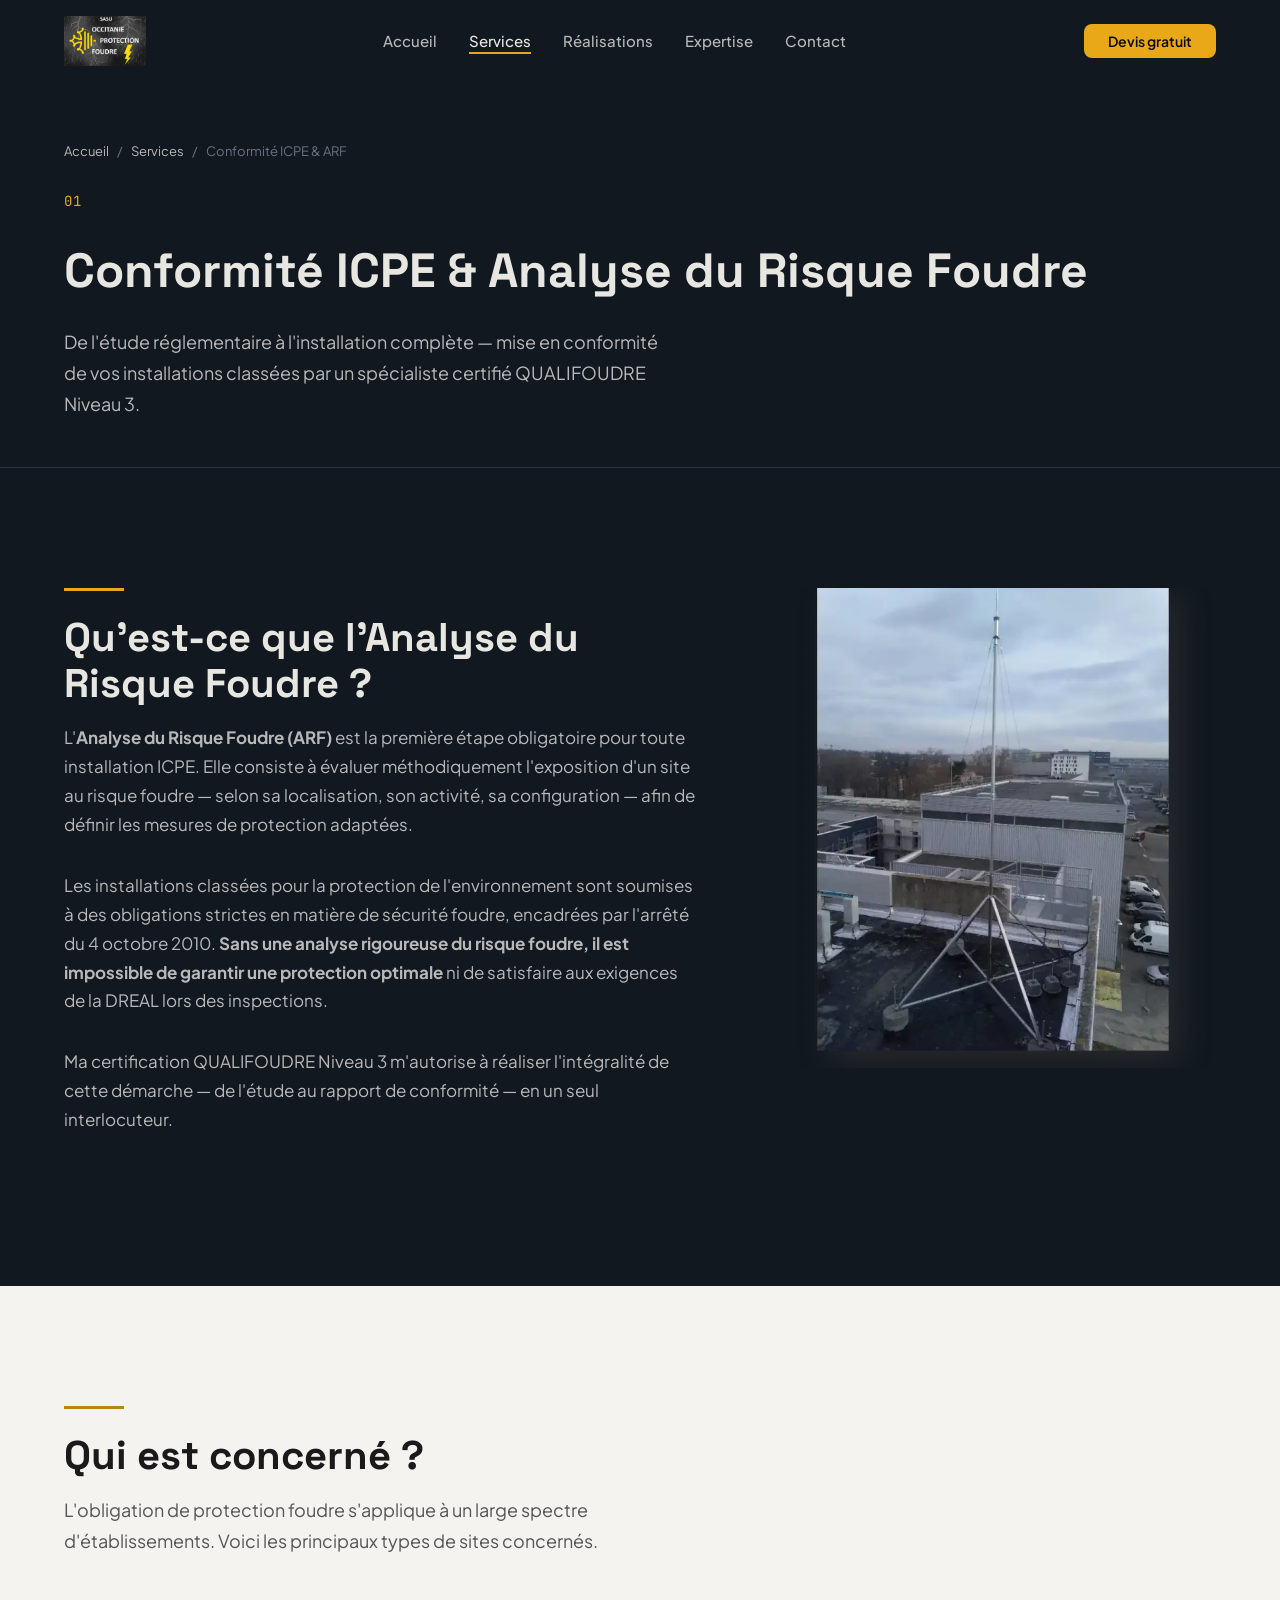
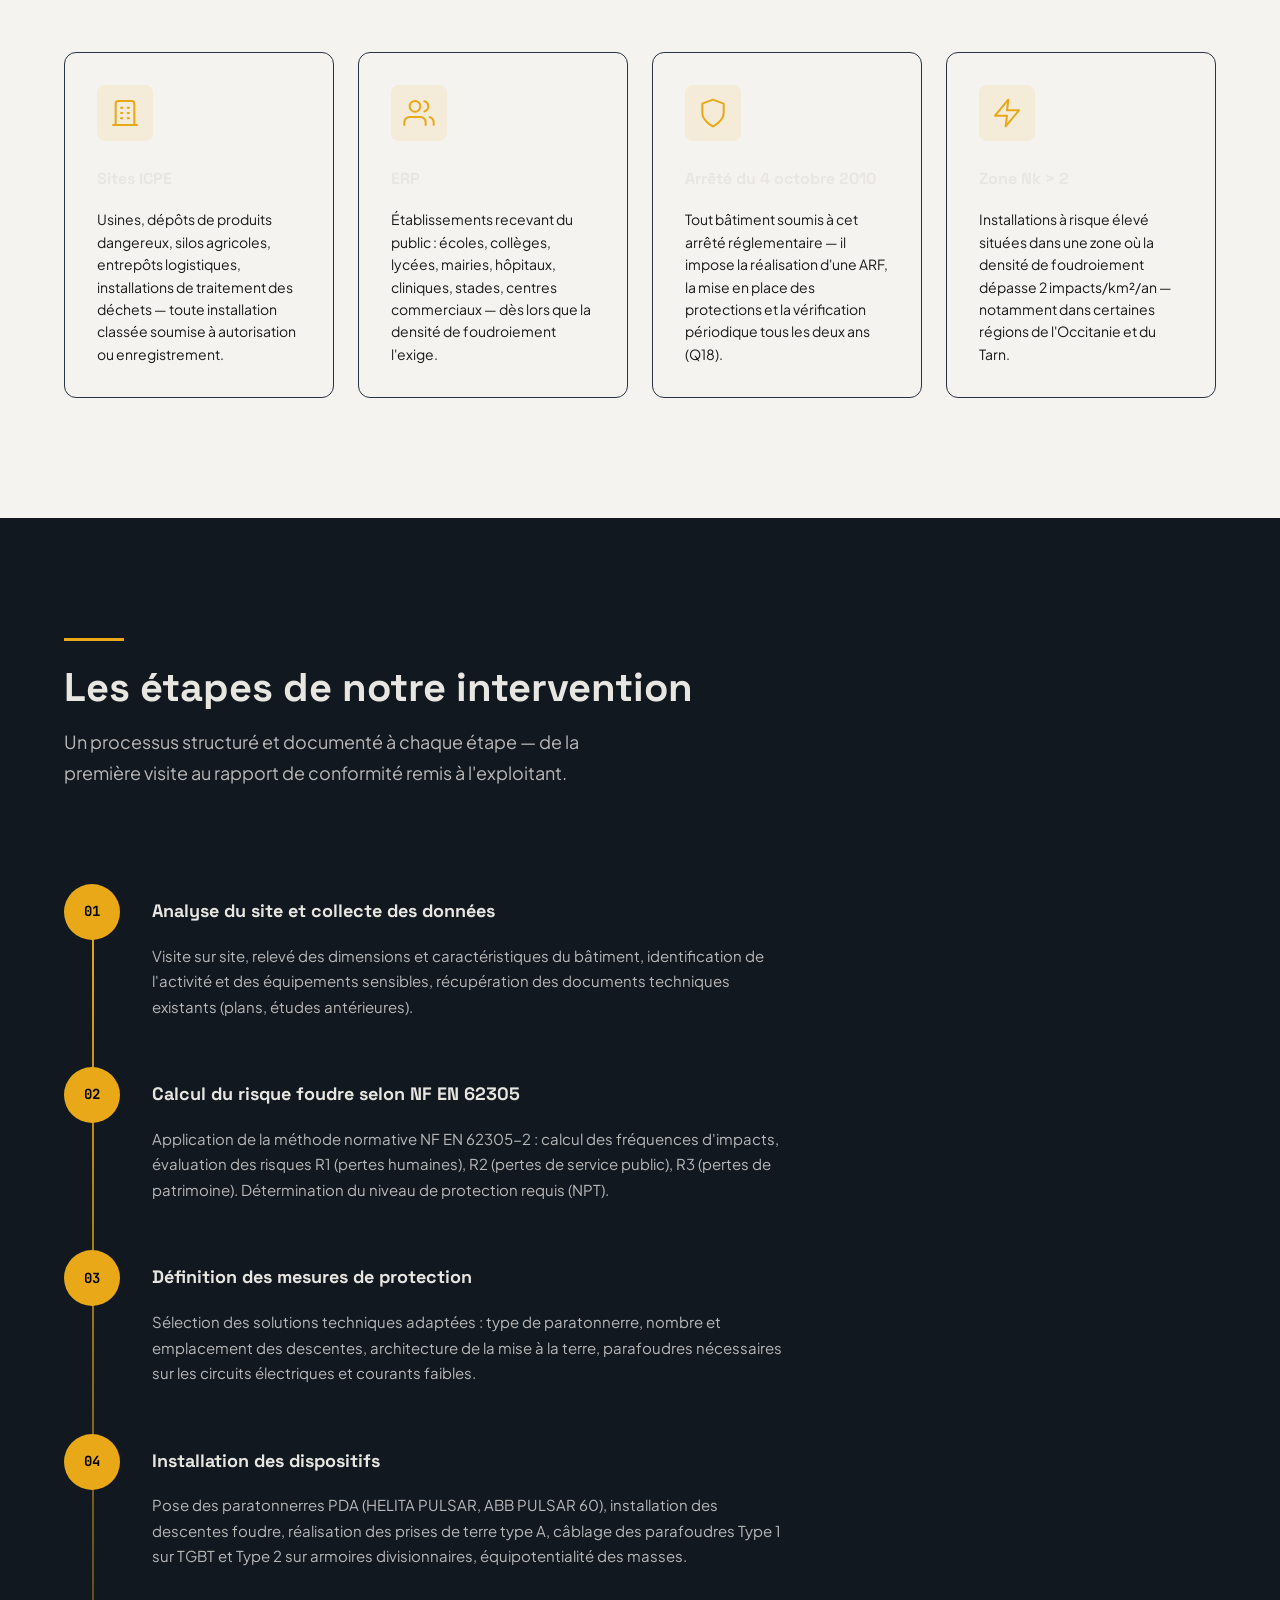
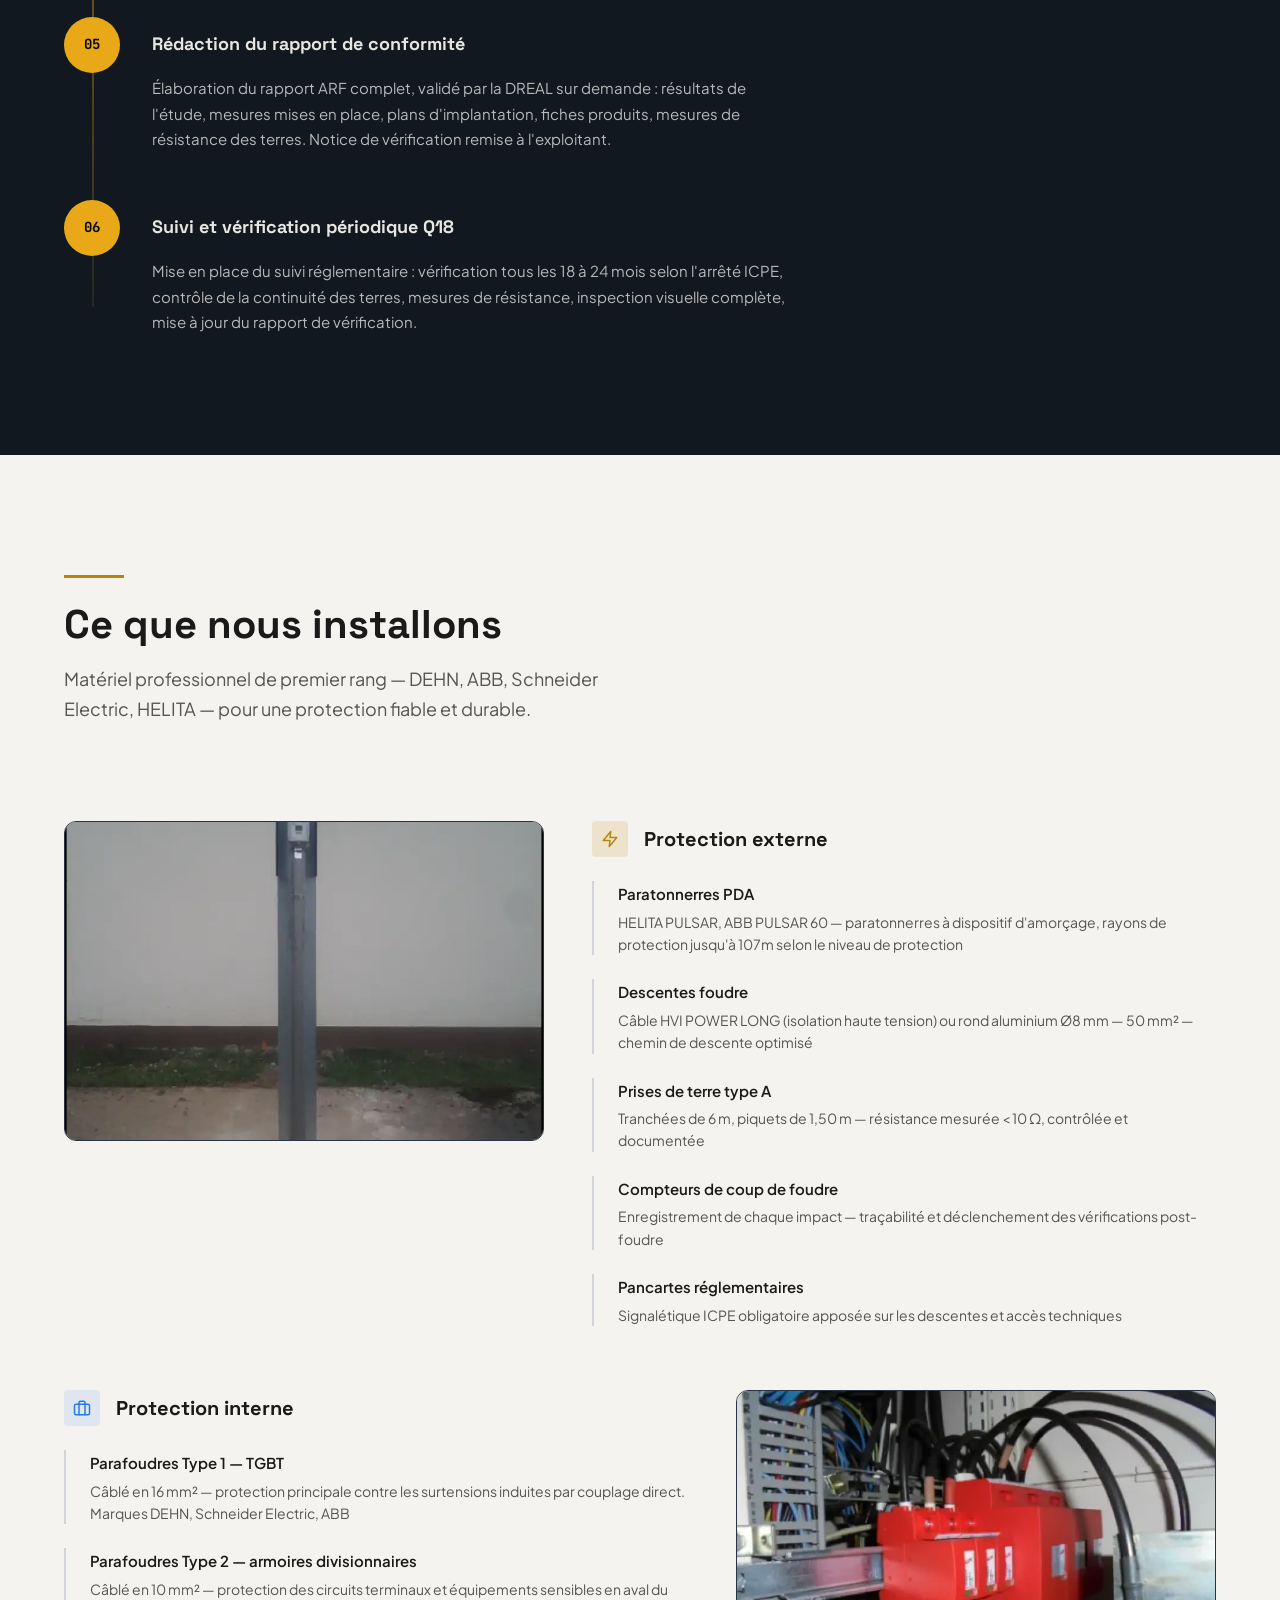
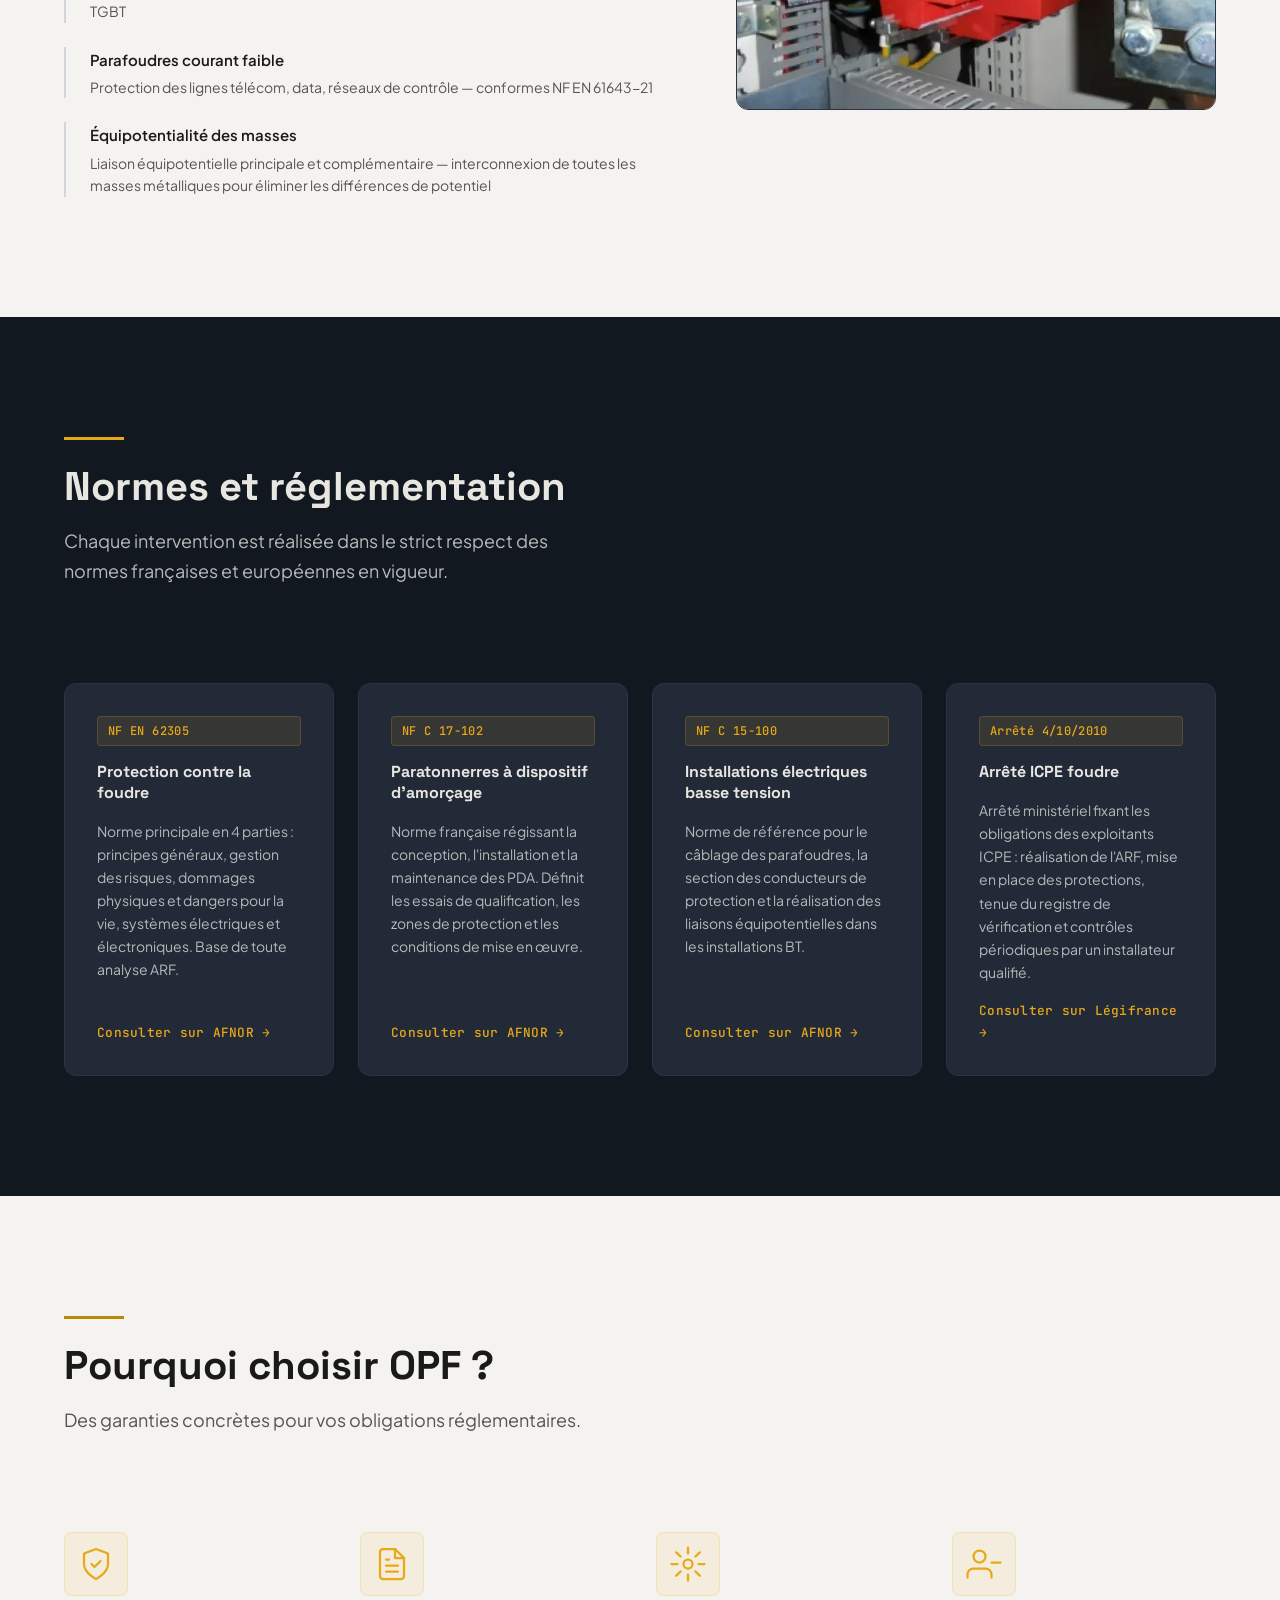
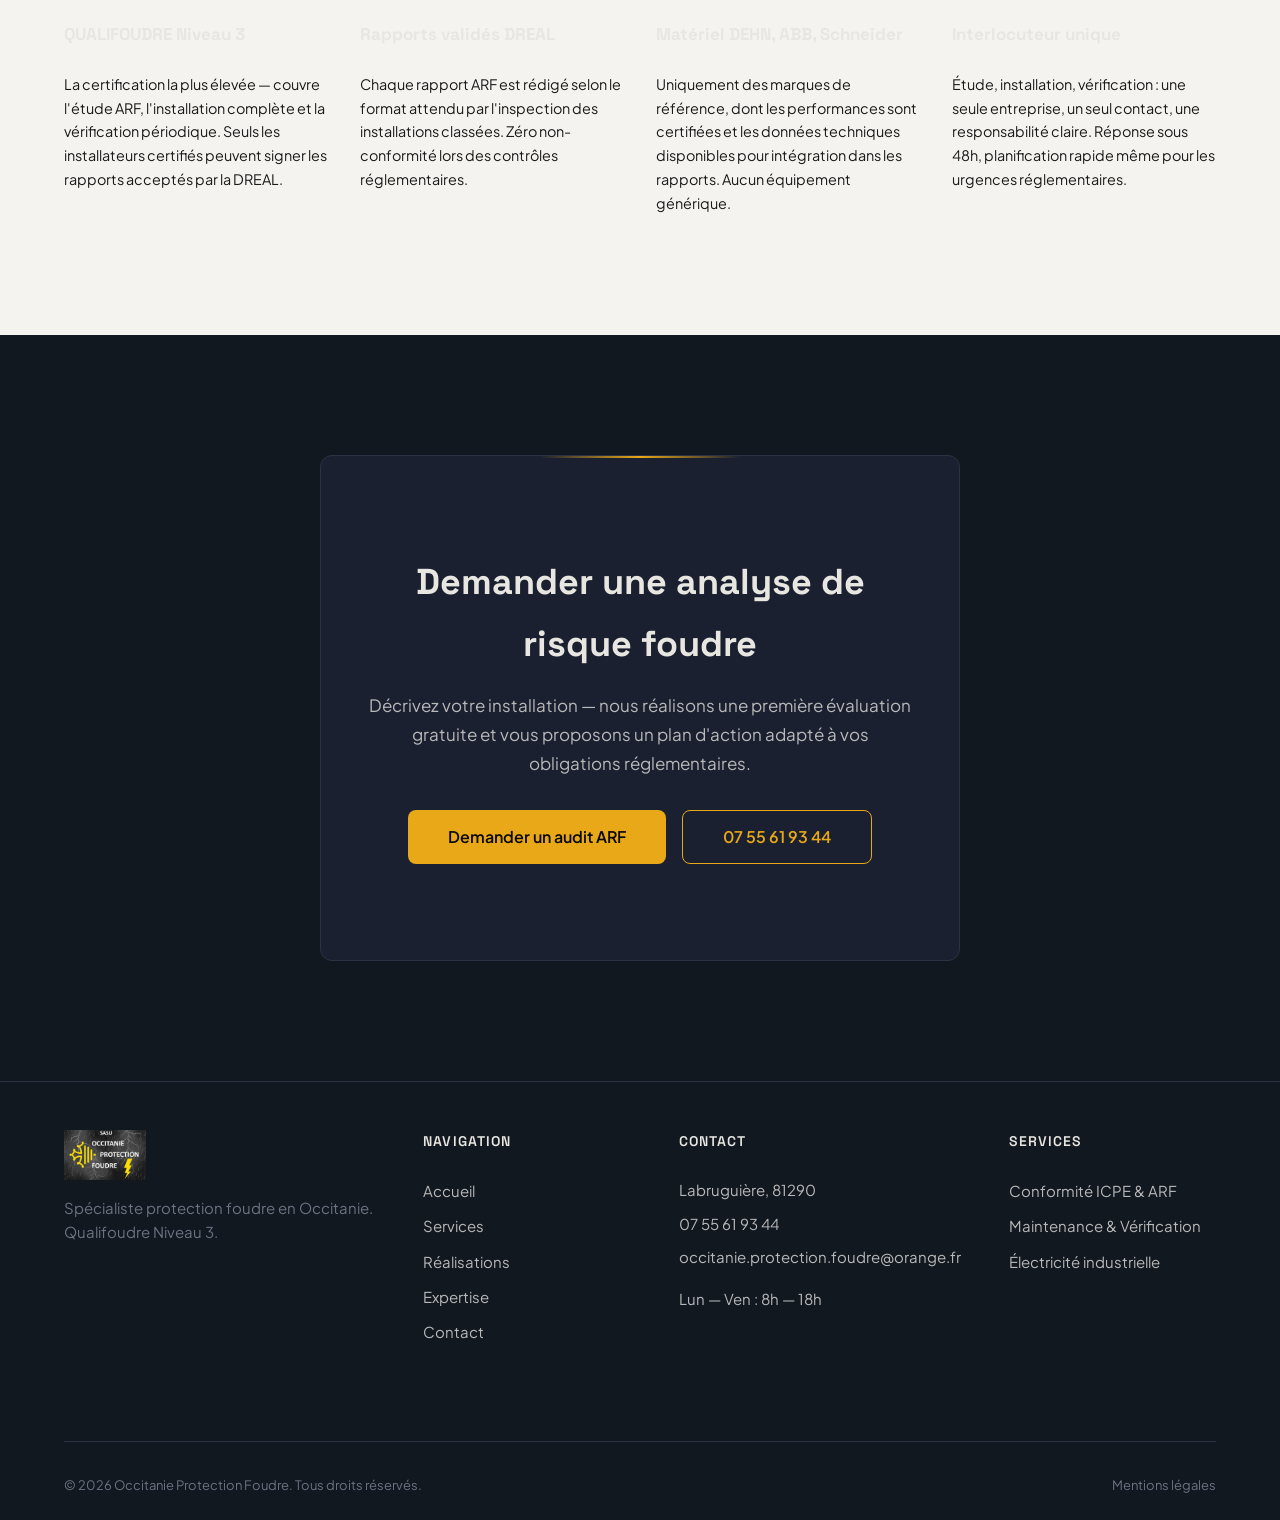
==== commit 5f402442: "Fix: bugs mobile nav, hero visibility, footer, map, norm card links, encoding, logos - Mobile nav: o" ====
--- a/conformite-icpe.html
+++ b/conformite-icpe.html
@@ -10,7 +10,7 @@
 
   <meta property="og:type" content="website">
   <meta property="og:site_name" content="Occitanie Protection Foudre">
-  <meta property="og:title" content="Conformité ICPE &amp; Analyse du Risque Foudre â€” OPF Occitanie">
+  <meta property="og:title" content="Conformité ICPE &amp; Analyse du Risque Foudre — OPF Occitanie">
   <meta property="og:description" content="Mise en conformité ICPE par analyse du risque foudre. Installation paratonnerres PDA, parafoudres Type 1 &amp; 2. Certifié QUALIFOUDRE Niveau 3.">
   <meta property="og:url" content="https://www.occitanie-protection-foudre.fr/conformite-icpe">
   <meta property="og:locale" content="fr_FR">
@@ -39,7 +39,7 @@
   <!-- Header -->
   <header class="header" id="header">
     <div class="header__inner">
-      <a href="index.html" class="header__logo" aria-label="Occitanie Protection Foudre â€” Accueil">
+      <a href="index.html" class="header__logo" aria-label="Occitanie Protection Foudre — Accueil">
         <img src="images/logos/logo-opf.jpg" alt="Occitanie Protection Foudre" class="header__logo-img" width="83" height="50">
       </a>
       <nav class="header__nav" id="nav" aria-label="Navigation principale">
@@ -72,25 +72,25 @@
         <span class="service-detail__number" style="position:static;display:inline-block;margin-bottom:1rem;">01</span>
       </div>
       <h1 class="page-hero__title">Conformité ICPE &amp;&nbsp;Analyse du Risque Foudre</h1>
-      <p class="page-hero__subtitle">De l'étude réglementaire à l'installation complète â€” mise en conformité de vos installations classées par un spécialiste certifié QUALIFOUDRE Niveau 3.</p>
+      <p class="page-hero__subtitle">De l'étude réglementaire à l'installation complète — mise en conformité de vos installations classées par un spécialiste certifié QUALIFOUDRE Niveau 3.</p>
     </div>
   </section>
 
   <main id="main">
 
-    <!-- Intro â€” Qu'est-ce que l'ARF ? -->
+    <!-- Intro — Qu'est-ce que l'ARF ? -->
     <section class="section" id="arf-intro">
       <div class="container">
         <div class="service-detail__grid" data-reveal>
           <div class="service-detail__content">
             <div class="section__line" aria-hidden="true"></div>
             <h2 class="section__title">Qu'est-ce que l'Analyse du Risque Foudre&nbsp;?</h2>
-            <p class="service-detail__text">L'<strong>Analyse du Risque Foudre (ARF)</strong> est la première étape obligatoire pour toute installation ICPE. Elle consiste à évaluer méthodiquement l'exposition d'un site au risque foudre â€” selon sa localisation, son activité, sa configuration â€” afin de définir les mesures de protection adaptées.</p>
+            <p class="service-detail__text">L'<strong>Analyse du Risque Foudre (ARF)</strong> est la première étape obligatoire pour toute installation ICPE. Elle consiste à évaluer méthodiquement l'exposition d'un site au risque foudre — selon sa localisation, son activité, sa configuration — afin de définir les mesures de protection adaptées.</p>
             <p class="service-detail__text">Les installations classées pour la protection de l'environnement sont soumises à des obligations strictes en matière de sécurité foudre, encadrées par l'arrêté du 4 octobre 2010. <strong>Sans une analyse rigoureuse du risque foudre, il est impossible de garantir une protection optimale</strong> ni de satisfaire aux exigences de la DREAL lors des inspections.</p>
-            <p class="service-detail__text">Ma certification QUALIFOUDRE Niveau 3 m'autorise à réaliser l'intégralité de cette démarche â€” de l'étude au rapport de conformité â€” en un seul interlocuteur.</p>
+            <p class="service-detail__text">Ma certification QUALIFOUDRE Niveau 3 m'autorise à réaliser l'intégralité de cette démarche — de l'étude au rapport de conformité — en un seul interlocuteur.</p>
           </div>
           <div class="service-detail__visual">
-            <img src="images/realisations/paratonnerres.webp" alt="Installation de paratonnerres PDA sur site ICPE â€” Occitanie Protection Foudre" class="service-detail__image" width="640" height="480" loading="lazy" decoding="async">
+            <img src="images/realisations/paratonnerres.webp" alt="Installation de paratonnerres PDA sur site ICPE — Occitanie Protection Foudre" class="service-detail__image" width="640" height="480" loading="lazy" decoding="async">
           </div>
         </div>
       </div>
@@ -110,28 +110,28 @@
               <svg xmlns="http://www.w3.org/2000/svg" width="32" height="32" viewBox="0 0 24 24" fill="none" stroke="currentColor" stroke-width="1.5" stroke-linecap="round" stroke-linejoin="round"><path d="M3 21h18"/><path d="M9 8h1"/><path d="M9 12h1"/><path d="M9 16h1"/><path d="M14 8h1"/><path d="M14 12h1"/><path d="M14 16h1"/><path d="M5 21V5a2 2 0 0 1 2-2h10a2 2 0 0 1 2 2v16"/></svg>
             </div>
             <h3 class="icpe-card__title">Sites ICPE</h3>
-            <p class="icpe-card__text">Usines, dépôts de produits dangereux, silos agricoles, entrepôts logistiques, installations de traitement des déchets â€” toute installation classée soumise à autorisation ou enregistrement.</p>
+            <p class="icpe-card__text">Usines, dépôts de produits dangereux, silos agricoles, entrepôts logistiques, installations de traitement des déchets — toute installation classée soumise à autorisation ou enregistrement.</p>
           </article>
           <article class="icpe-card">
             <div class="icpe-card__icon" aria-hidden="true">
               <svg xmlns="http://www.w3.org/2000/svg" width="32" height="32" viewBox="0 0 24 24" fill="none" stroke="currentColor" stroke-width="1.5" stroke-linecap="round" stroke-linejoin="round"><path d="M17 21v-2a4 4 0 0 0-4-4H5a4 4 0 0 0-4 4v2"/><circle cx="9" cy="7" r="4"/><path d="M23 21v-2a4 4 0 0 0-3-3.87"/><path d="M16 3.13a4 4 0 0 1 0 7.75"/></svg>
             </div>
             <h3 class="icpe-card__title">ERP</h3>
-            <p class="icpe-card__text">Établissements recevant du public : écoles, collèges, lycées, mairies, hôpitaux, cliniques, stades, centres commerciaux â€” dès lors que la densité de foudroiement l'exige.</p>
+            <p class="icpe-card__text">Établissements recevant du public : écoles, collèges, lycées, mairies, hôpitaux, cliniques, stades, centres commerciaux — dès lors que la densité de foudroiement l'exige.</p>
           </article>
           <article class="icpe-card">
             <div class="icpe-card__icon" aria-hidden="true">
               <svg xmlns="http://www.w3.org/2000/svg" width="32" height="32" viewBox="0 0 24 24" fill="none" stroke="currentColor" stroke-width="1.5" stroke-linecap="round" stroke-linejoin="round"><path d="M12 22s8-4 8-10V5l-8-3-8 3v7c0 6 8 10 8 10"/></svg>
             </div>
             <h3 class="icpe-card__title">Arrêté du 4 octobre 2010</h3>
-            <p class="icpe-card__text">Tout bâtiment soumis à cet arrêté réglementaire â€” il impose la réalisation d'une ARF, la mise en place des protections et la vérification périodique tous les deux ans (Q18).</p>
+            <p class="icpe-card__text">Tout bâtiment soumis à cet arrêté réglementaire — il impose la réalisation d'une ARF, la mise en place des protections et la vérification périodique tous les deux ans (Q18).</p>
           </article>
           <article class="icpe-card">
             <div class="icpe-card__icon" aria-hidden="true">
               <svg xmlns="http://www.w3.org/2000/svg" width="32" height="32" viewBox="0 0 24 24" fill="none" stroke="currentColor" stroke-width="1.5" stroke-linecap="round" stroke-linejoin="round"><path d="M13 2 3 14h9l-1 8 10-12h-9l1-8z"/></svg>
             </div>
             <h3 class="icpe-card__title">Zone Nk &gt; 2</h3>
-            <p class="icpe-card__text">Installations à risque élevé situées dans une zone où la densité de foudroiement dépasse 2 impacts/kmÂ²/an â€” notamment dans certaines régions de l'Occitanie et du Tarn.</p>
+            <p class="icpe-card__text">Installations à risque élevé situées dans une zone où la densité de foudroiement dépasse 2 impacts/km²/an — notamment dans certaines régions de l'Occitanie et du Tarn.</p>
           </article>
         </div>
       </div>
@@ -143,7 +143,7 @@
         <div class="section__header" data-reveal>
           <div class="section__line" aria-hidden="true"></div>
           <h2 class="section__title">Les étapes de notre intervention</h2>
-          <p class="section__subtitle">Un processus structuré et documenté à chaque étape â€” de la première visite au rapport de conformité remis à l'exploitant.</p>
+          <p class="section__subtitle">Un processus structuré et documenté à chaque étape — de la première visite au rapport de conformité remis à l'exploitant.</p>
         </div>
         <ol class="steps-list" data-reveal>
           <li class="steps-list__item">
@@ -198,7 +198,7 @@
         <div class="section__header" data-reveal>
           <div class="section__line" aria-hidden="true"></div>
           <h2 class="section__title">Ce que nous installons</h2>
-          <p class="section__subtitle">Matériel professionnel de premier rang â€” DEHN, ABB, Schneider Electric, HELITA â€” pour une protection fiable et durable.</p>
+          <p class="section__subtitle">Matériel professionnel de premier rang — DEHN, ABB, Schneider Electric, HELITA — pour une protection fiable et durable.</p>
         </div>
         <div class="install-grid" data-reveal>
           <div class="install-block">
@@ -215,19 +215,19 @@
               <ul class="install-block__list">
                 <li>
                   <strong>Paratonnerres PDA</strong>
-                  <span>HELITA PULSAR, ABB PULSAR 60 â€” paratonnerres à dispositif d'amorçage, rayons de protection jusqu'à 107m selon le niveau de protection</span>
+                  <span>HELITA PULSAR, ABB PULSAR 60 — paratonnerres à dispositif d'amorçage, rayons de protection jusqu'à 107m selon le niveau de protection</span>
                 </li>
                 <li>
                   <strong>Descentes foudre</strong>
-                  <span>Câble HVI POWER LONG (isolation haute tension) ou rond aluminium Ã˜8 mm â€” 50 mmÂ² â€” chemin de descente optimisé</span>
+                  <span>Câble HVI POWER LONG (isolation haute tension) ou rond aluminium Ø8 mm — 50 mm² — chemin de descente optimisé</span>
                 </li>
                 <li>
                   <strong>Prises de terre type A</strong>
-                  <span>Tranchées de 6 m, piquets de 1,50 m â€” résistance mesurée &lt; 10 Î©, contrôlée et documentée</span>
+                  <span>Tranchées de 6 m, piquets de 1,50 m — résistance mesurée &lt; 10 Ω, contrôlée et documentée</span>
                 </li>
                 <li>
                   <strong>Compteurs de coup de foudre</strong>
-                  <span>Enregistrement de chaque impact â€” traçabilité et déclenchement des vérifications post-foudre</span>
+                  <span>Enregistrement de chaque impact — traçabilité et déclenchement des vérifications post-foudre</span>
                 </li>
                 <li>
                   <strong>Pancartes réglementaires</strong>
@@ -249,20 +249,20 @@
               </h3>
               <ul class="install-block__list">
                 <li>
-                  <strong>Parafoudres Type 1 â€” TGBT</strong>
-                  <span>Câblé en 16 mmÂ² â€” protection principale contre les surtensions induites par couplage direct. Marques DEHN, Schneider Electric, ABB</span>
-                </li>
-                <li>
-                  <strong>Parafoudres Type 2 â€” armoires divisionnaires</strong>
-                  <span>Câblé en 10 mmÂ² â€” protection des circuits terminaux et équipements sensibles en aval du TGBT</span>
+                  <strong>Parafoudres Type 1 — TGBT</strong>
+                  <span>Câblé en 16 mm² — protection principale contre les surtensions induites par couplage direct. Marques DEHN, Schneider Electric, ABB</span>
+                </li>
+                <li>
+                  <strong>Parafoudres Type 2 — armoires divisionnaires</strong>
+                  <span>Câblé en 10 mm² — protection des circuits terminaux et équipements sensibles en aval du TGBT</span>
                 </li>
                 <li>
                   <strong>Parafoudres courant faible</strong>
-                  <span>Protection des lignes télécom, data, réseaux de contrôle â€” conformes NF EN 61643-21</span>
+                  <span>Protection des lignes télécom, data, réseaux de contrôle — conformes NF EN 61643-21</span>
                 </li>
                 <li>
                   <strong>Équipotentialité des masses</strong>
-                  <span>Liaison équipotentielle principale et complémentaire â€” interconnexion de toutes les masses métalliques pour éliminer les différences de potentiel</span>
+                  <span>Liaison équipotentielle principale et complémentaire — interconnexion de toutes les masses métalliques pour éliminer les différences de potentiel</span>
                 </li>
               </ul>
             </div>
@@ -280,26 +280,30 @@
           <p class="section__subtitle">Chaque intervention est réalisée dans le strict respect des normes françaises et européennes en vigueur.</p>
         </div>
         <div class="norm-cards" data-reveal>
-          <article class="norm-card">
+          <a class="norm-card norm-card--link" href="https://www.boutique.afnor.org/fr-fr/recherche?q=NF+EN+62305" target="_blank" rel="noopener noreferrer">
             <div class="norm-card__ref">NF EN 62305</div>
             <h3 class="norm-card__title">Protection contre la foudre</h3>
             <p class="norm-card__text">Norme principale en 4 parties : principes généraux, gestion des risques, dommages physiques et dangers pour la vie, systèmes électriques et électroniques. Base de toute analyse ARF.</p>
-          </article>
-          <article class="norm-card">
+            <span class="norm-card__cta">Consulter sur AFNOR →</span>
+          </a>
+          <a class="norm-card norm-card--link" href="https://www.boutique.afnor.org/fr-fr/recherche?q=NF+C+17-102" target="_blank" rel="noopener noreferrer">
             <div class="norm-card__ref">NF C 17-102</div>
             <h3 class="norm-card__title">Paratonnerres à dispositif d'amorçage</h3>
-            <p class="norm-card__text">Norme française régissant la conception, l'installation et la maintenance des PDA. Définit les essais de qualification, les zones de protection et les conditions de mise en Å“uvre.</p>
-          </article>
-          <article class="norm-card">
+            <p class="norm-card__text">Norme française régissant la conception, l'installation et la maintenance des PDA. Définit les essais de qualification, les zones de protection et les conditions de mise en œuvre.</p>
+            <span class="norm-card__cta">Consulter sur AFNOR →</span>
+          </a>
+          <a class="norm-card norm-card--link" href="https://www.boutique.afnor.org/fr-fr/recherche?q=NF+C+15-100" target="_blank" rel="noopener noreferrer">
             <div class="norm-card__ref">NF C 15-100</div>
             <h3 class="norm-card__title">Installations électriques basse tension</h3>
             <p class="norm-card__text">Norme de référence pour le câblage des parafoudres, la section des conducteurs de protection et la réalisation des liaisons équipotentielles dans les installations BT.</p>
-          </article>
-          <article class="norm-card">
+            <span class="norm-card__cta">Consulter sur AFNOR →</span>
+          </a>
+          <a class="norm-card norm-card--link" href="https://www.legifrance.gouv.fr/loda/id/JORFTEXT000022953557" target="_blank" rel="noopener noreferrer">
             <div class="norm-card__ref">Arrêté 4/10/2010</div>
             <h3 class="norm-card__title">Arrêté ICPE foudre</h3>
             <p class="norm-card__text">Arrêté ministériel fixant les obligations des exploitants ICPE : réalisation de l'ARF, mise en place des protections, tenue du registre de vérification et contrôles périodiques par un installateur qualifié.</p>
-          </article>
+            <span class="norm-card__cta">Consulter sur Légifrance →</span>
+          </a>
         </div>
       </div>
     </section>
@@ -318,7 +322,7 @@
               <svg xmlns="http://www.w3.org/2000/svg" width="36" height="36" viewBox="0 0 24 24" fill="none" stroke="currentColor" stroke-width="1.5" stroke-linecap="round" stroke-linejoin="round"><path d="M12 22s8-4 8-10V5l-8-3-8 3v7c0 6 8 10 8 10"/><path d="m9 12 2 2 4-4"/></svg>
             </div>
             <h3 class="trust-item__title">QUALIFOUDRE Niveau 3</h3>
-            <p class="trust-item__text">La certification la plus élevée â€” couvre l'étude ARF, l'installation complète et la vérification périodique. Seuls les installateurs certifiés peuvent signer les rapports acceptés par la DREAL.</p>
+            <p class="trust-item__text">La certification la plus élevée — couvre l'étude ARF, l'installation complète et la vérification périodique. Seuls les installateurs certifiés peuvent signer les rapports acceptés par la DREAL.</p>
           </div>
           <div class="trust-item">
             <div class="trust-item__icon" aria-hidden="true">
@@ -350,7 +354,7 @@
       <div class="container">
         <div class="cta-section__inner" data-reveal>
           <h2 class="cta-section__title">Demander une analyse de risque foudre</h2>
-          <p class="cta-section__text">Décrivez votre installation â€” nous réalisons une première évaluation gratuite et vous proposons un plan d'action adapté à vos obligations réglementaires.</p>
+          <p class="cta-section__text">Décrivez votre installation — nous réalisons une première évaluation gratuite et vous proposons un plan d'action adapté à vos obligations réglementaires.</p>
           <div class="cta-section__actions">
             <a href="contact.html" class="btn btn--primary btn--lg">Demander un audit ARF</a>
             <a href="tel:+33755619344" class="btn btn--outline btn--lg">07 55 61 93 44</a>
@@ -366,7 +370,7 @@
     <div class="container">
       <div class="footer__grid">
         <div class="footer__brand">
-          <a href="index.html" class="footer__logo" aria-label="Occitanie Protection Foudre â€” Accueil">
+          <a href="index.html" class="footer__logo" aria-label="Occitanie Protection Foudre — Accueil">
             <img src="images/logos/logo-opf.jpg" alt="Occitanie Protection Foudre" class="header__logo-img" width="83" height="50" loading="lazy">
           </a>
           <p class="footer__tagline">Spécialiste protection foudre en Occitanie.<br>Qualifoudre Niveau 3.</p>
@@ -388,7 +392,7 @@
             <p><a href="tel:+33755619344">07 55 61 93 44</a></p>
             <p><a href="mailto:occitanie.protection.foudre@orange.fr">occitanie.protection.foudre@orange.fr</a></p>
           </address>
-          <p class="footer__hours">Lun â€” Ven : 8h â€” 18h</p>
+          <p class="footer__hours">Lun — Ven : 8h — 18h</p>
         </div>
         <div class="footer__services">
           <h3 class="footer__heading">Services</h3>
--- a/css/style.css
+++ b/css/style.css
@@ -393,7 +393,7 @@
   content: '';
   position: absolute;
   inset: 0;
-  background: linear-gradient(135deg, rgba(18, 24, 32, 0.92) 0%, rgba(18, 24, 32, 0.75) 50%, rgba(18, 24, 32, 0.88) 100%);
+  background: linear-gradient(135deg, rgba(18, 24, 32, 0.55) 0%, rgba(18, 24, 32, 0.32) 50%, rgba(18, 24, 32, 0.50) 100%);
   z-index: 1;
 }
 
@@ -807,7 +807,7 @@
 
 /* --- Footer --- */
 .footer {
-  padding: var(--space-3xl) 0 var(--space-xl);
+  padding: var(--space-xl) 0 var(--space-md);
   border-top: 1px solid var(--border);
 }
 
@@ -1792,14 +1792,13 @@
   max-width: 130px;
   max-height: 44px;
   object-fit: contain;
-  opacity: 0.6;
-  filter: grayscale(0.3);
-  transition: opacity 200ms ease, filter 200ms ease;
+  opacity: 0.85;
+  filter: none;
+  transition: opacity 200ms ease;
 }
 
 .logo-carousel__item:hover img {
   opacity: 1;
-  filter: grayscale(0);
 }
 
 /* section--light variant */
@@ -2024,6 +2023,17 @@
 
 .contact-info-card__item a:hover {
   color: var(--accent);
+}
+
+.contact-map {
+  margin-top: var(--space-xl);
+  border-radius: var(--radius-lg);
+  overflow: hidden;
+  border: 1px solid var(--border);
+}
+
+.contact-map iframe {
+  border-radius: var(--radius-lg);
 }
 
 .contact-info-card--zone p {
@@ -2386,6 +2396,34 @@
   font-size: 0.875rem;
   color: var(--text-secondary);
   line-height: 1.65;
+}
+
+.norm-card--link {
+  display: flex;
+  flex-direction: column;
+  text-decoration: none;
+  color: inherit;
+  cursor: pointer;
+}
+
+.norm-card--link:hover {
+  border-color: rgba(232, 168, 23, 0.4);
+  transform: translateY(-3px);
+}
+
+.norm-card--link:hover::before {
+  transform: scaleX(1);
+}
+
+.norm-card__cta {
+  display: inline-block;
+  margin-top: auto;
+  padding-top: var(--space-sm);
+  font-size: 0.8rem;
+  font-family: var(--font-mono);
+  color: var(--accent);
+  font-weight: 500;
+  letter-spacing: 0.02em;
 }
 
 /* Trust Grid — "Pourquoi OPF ?" */
@@ -2734,7 +2772,20 @@
     padding: var(--space-3xl) var(--space-lg);
     transform: translateX(100%);
     transition: transform var(--duration-medium) var(--ease-enter);
+    z-index: 1000;
+  }
+
+  .nav-overlay {
+    display: none;
+    position: fixed;
+    inset: 0;
+    background: rgba(0, 0, 0, 0.5);
     z-index: 999;
+    cursor: pointer;
+  }
+
+  .nav-overlay.active {
+    display: block;
   }
 
   .header__nav.open {
@@ -2756,6 +2807,8 @@
 
   .header__burger {
     display: flex;
+    position: relative;
+    z-index: 1001;
   }
 
   .header__burger.active span:nth-child(1) {
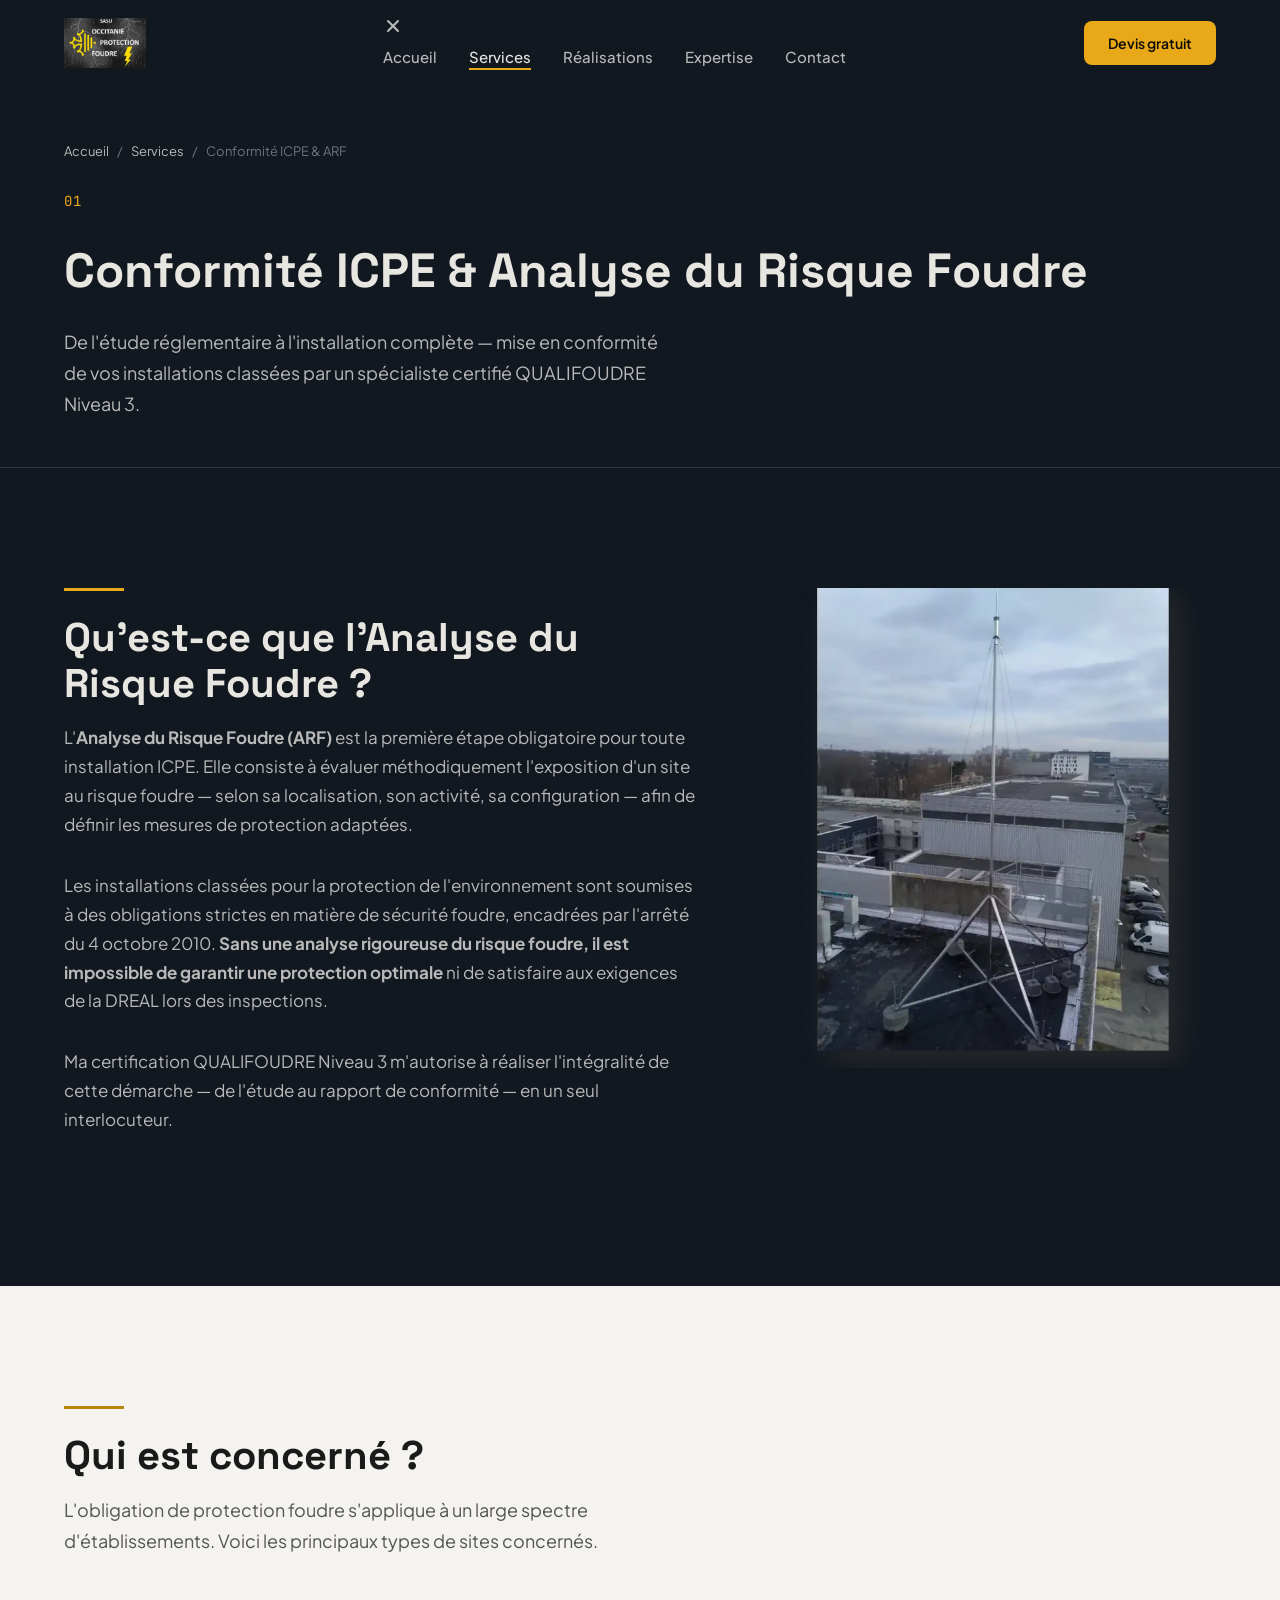
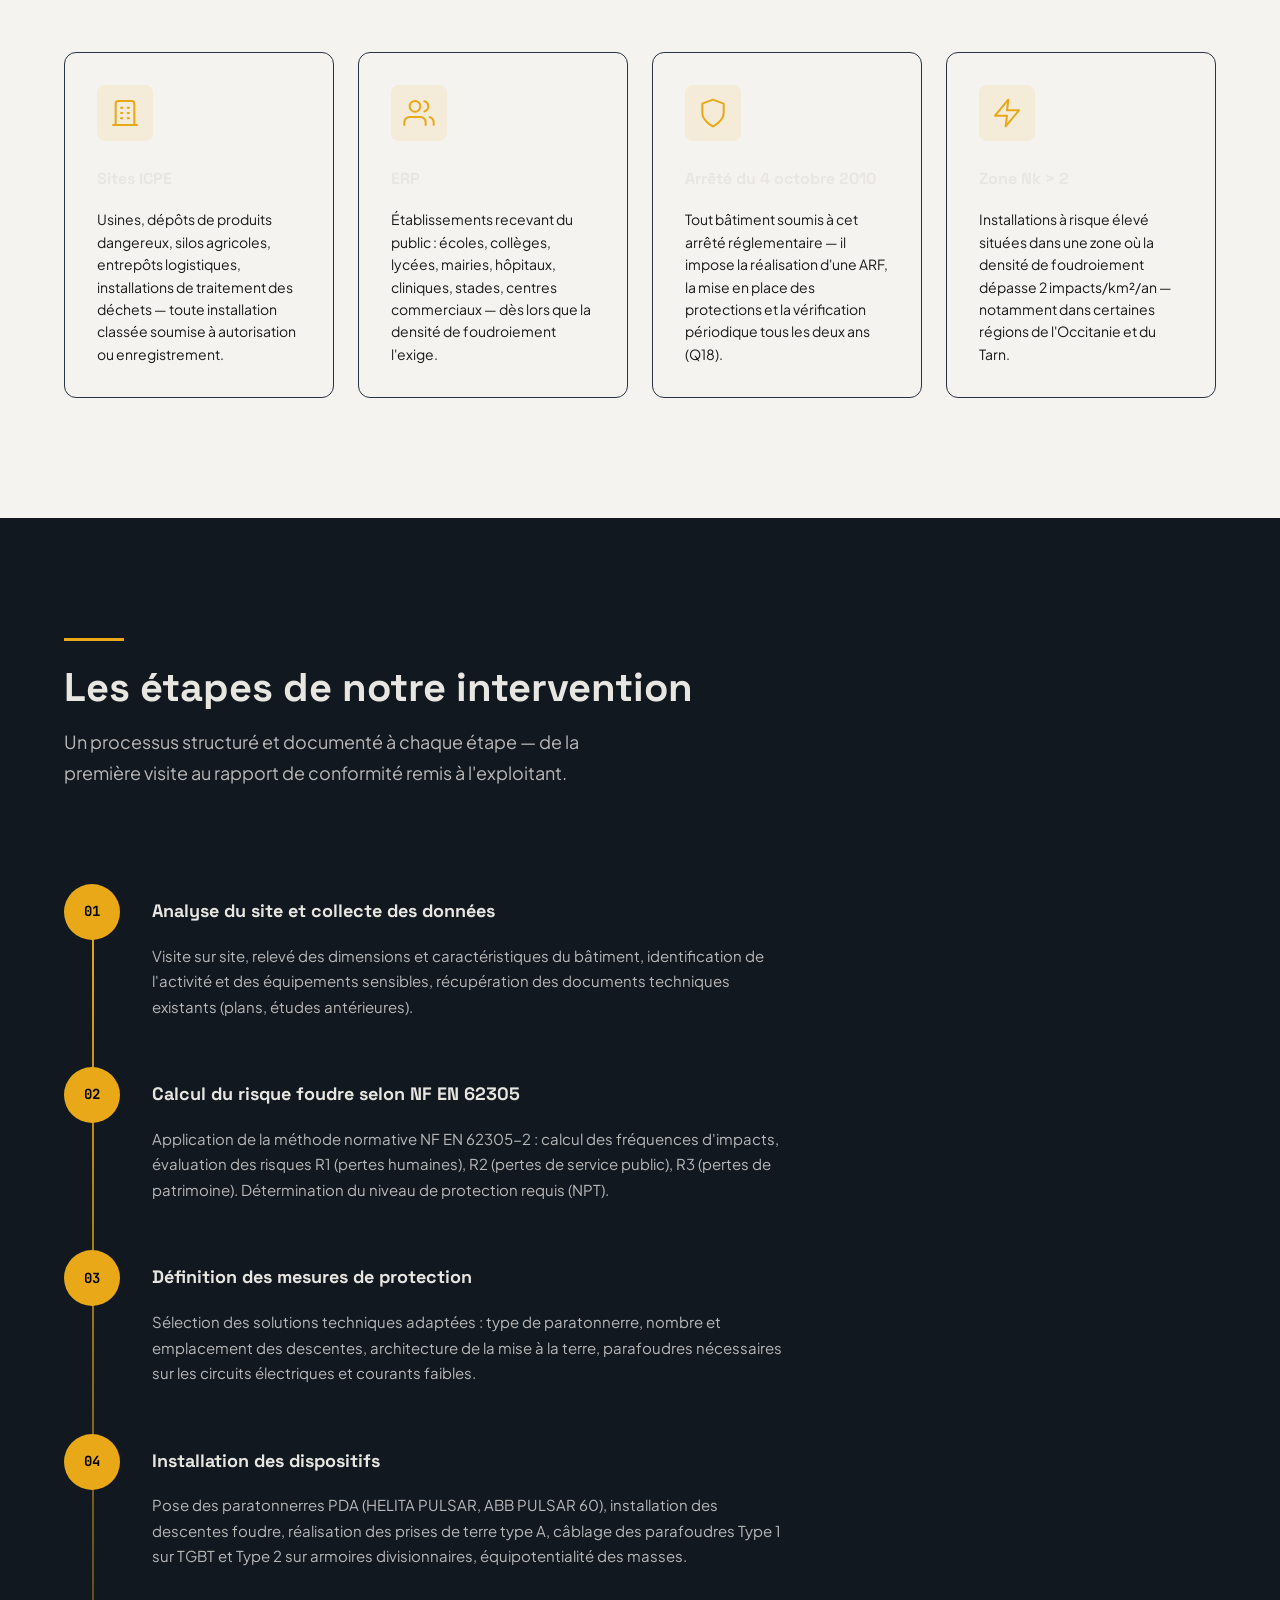
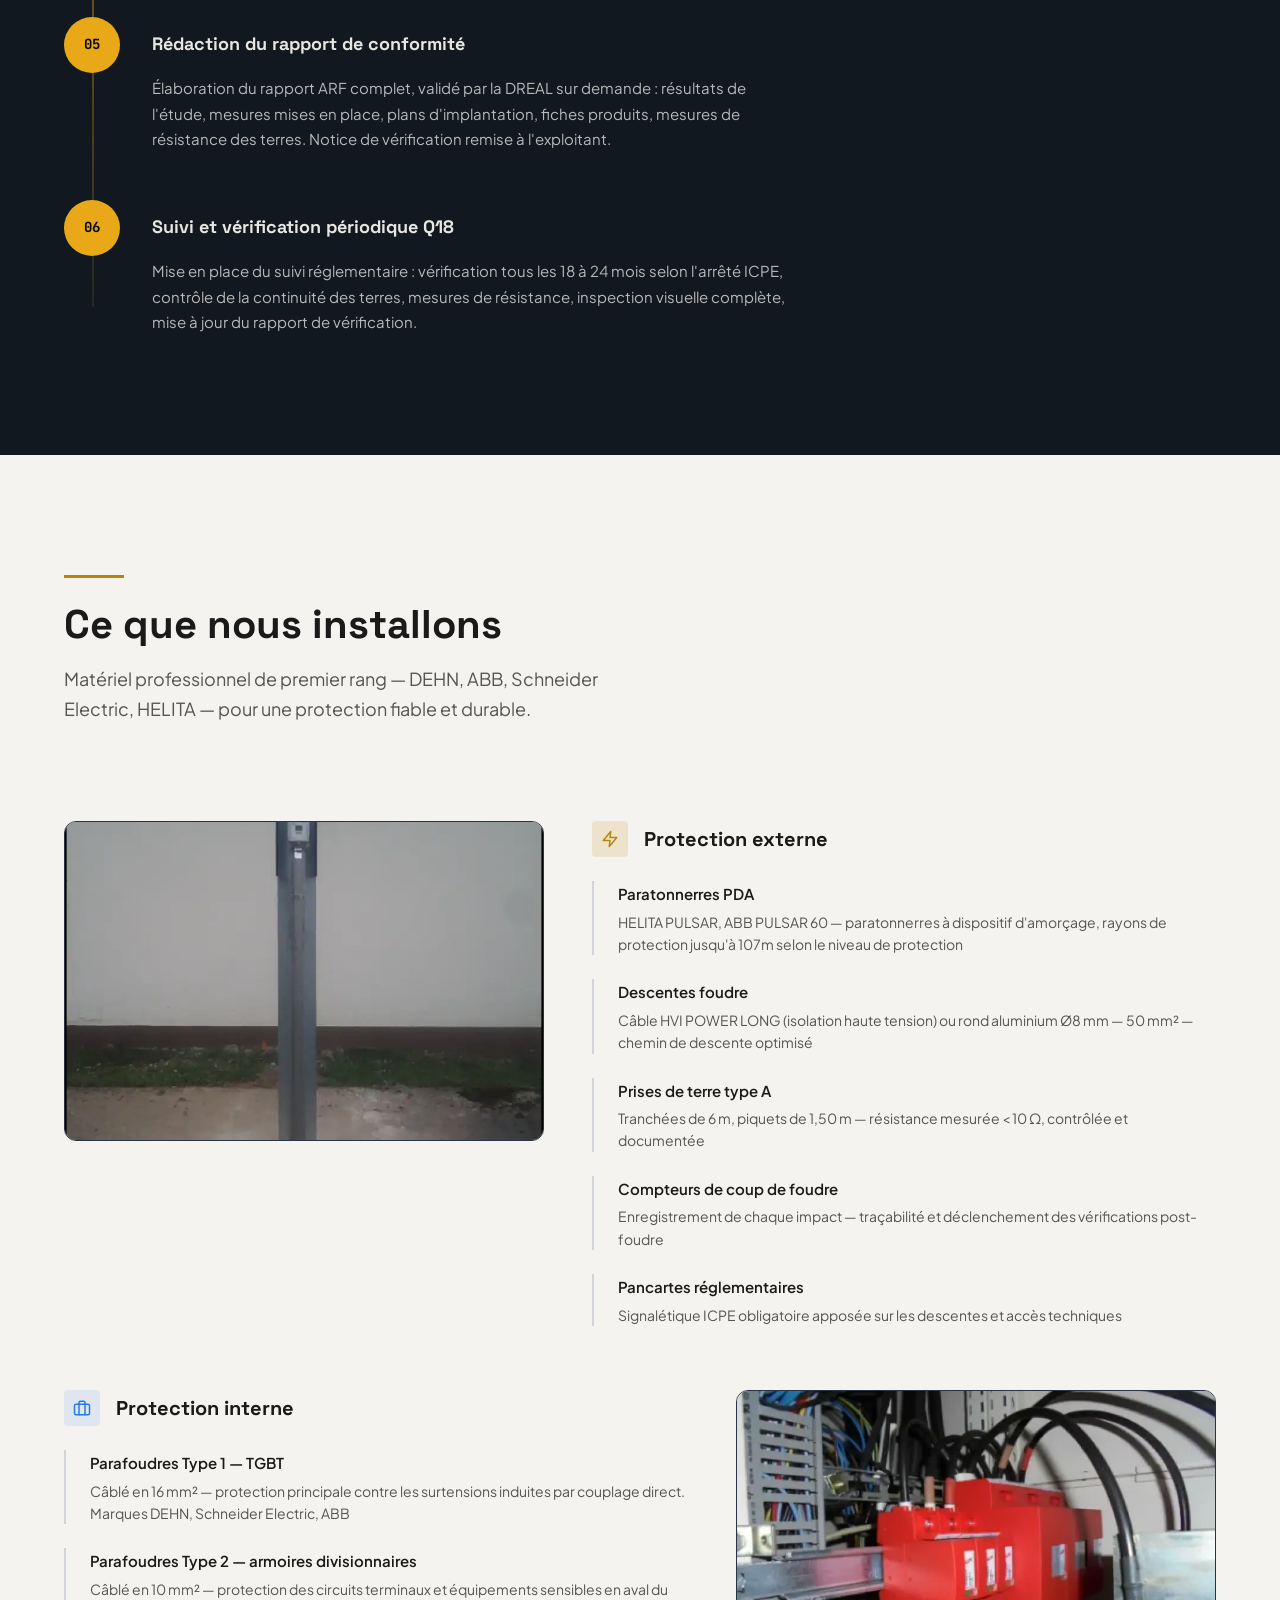
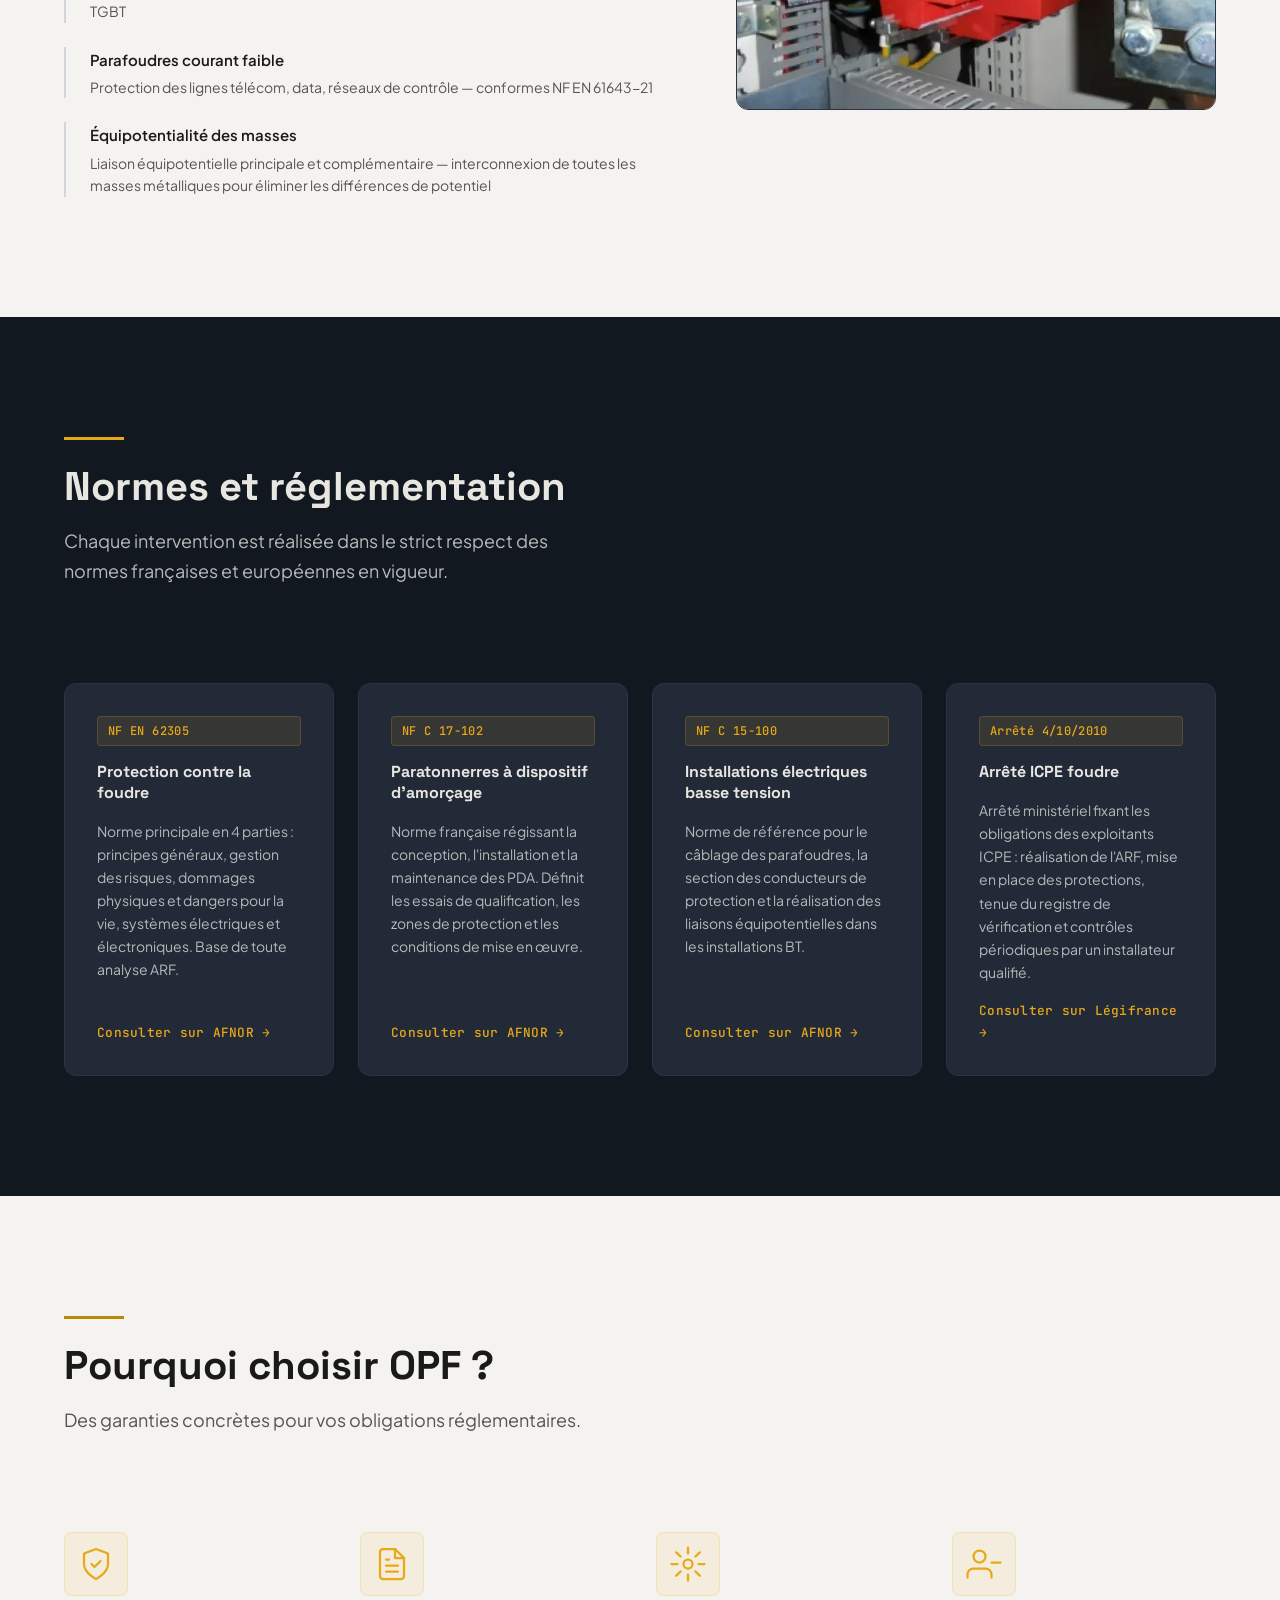
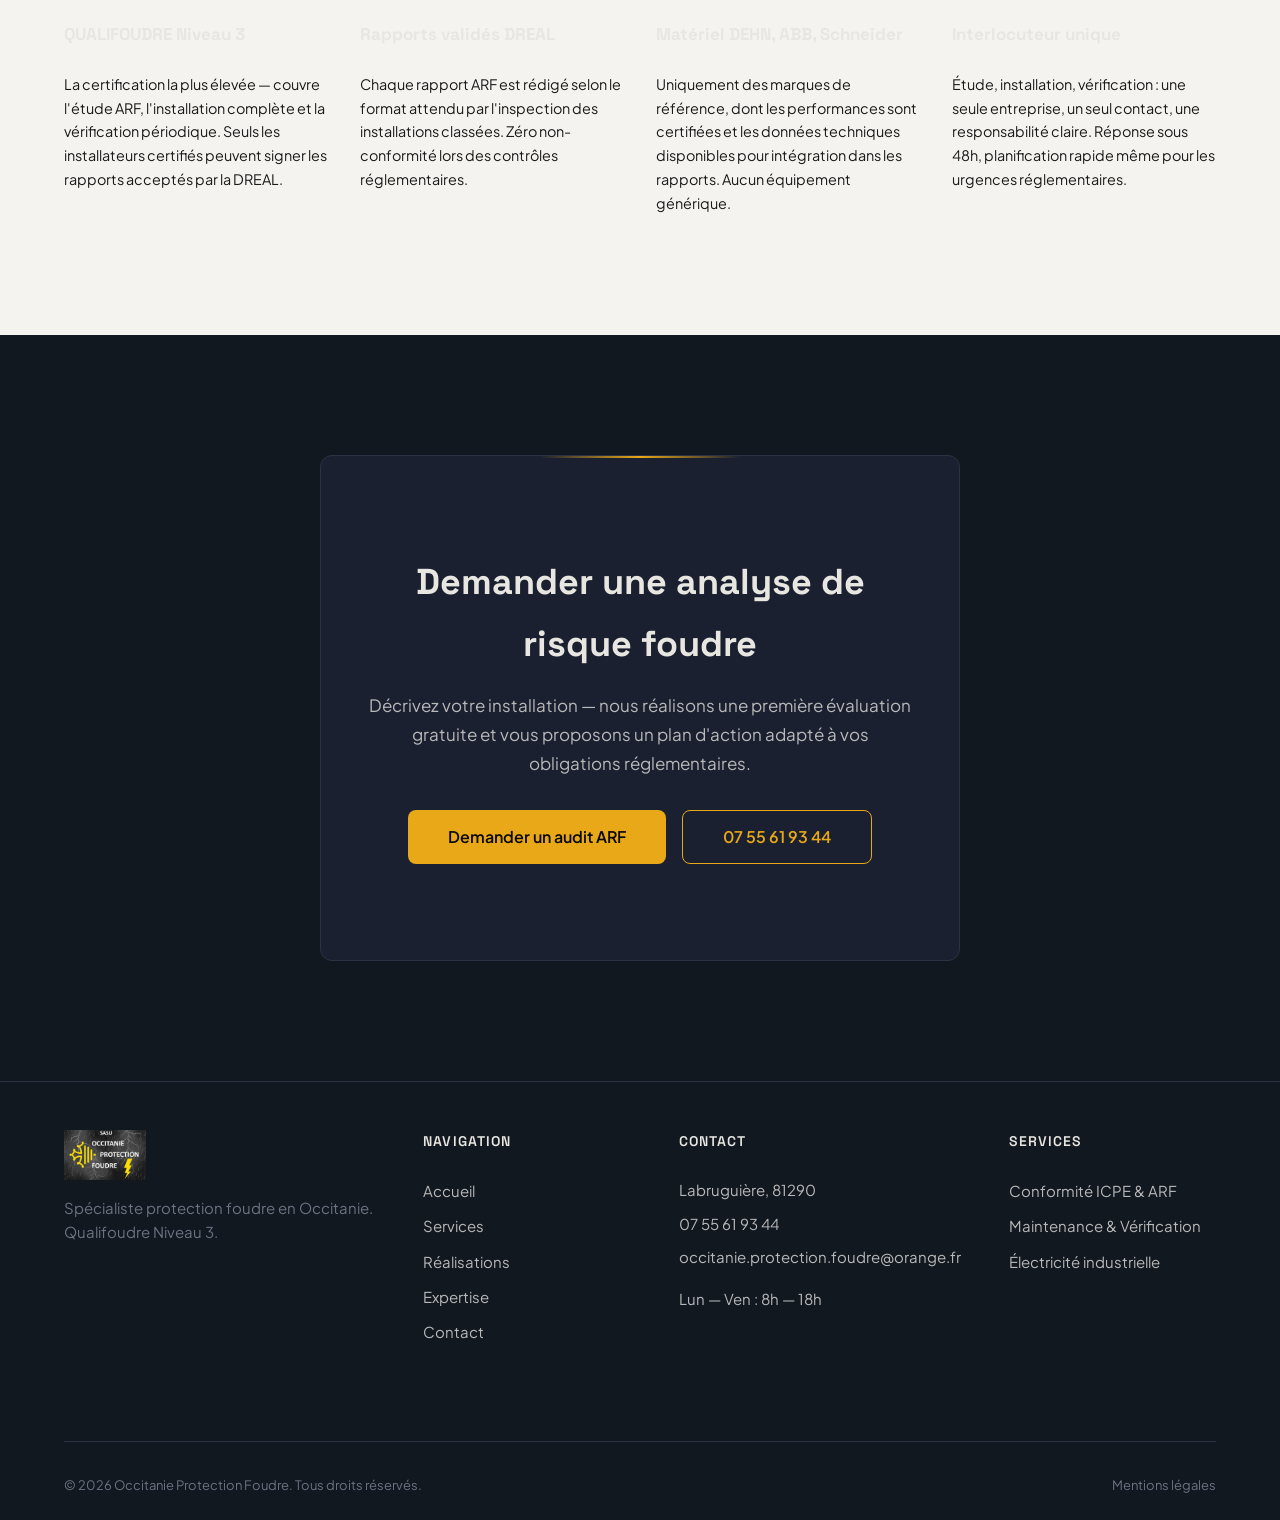
==== commit 739a1a4b: "Fix: nav fermer bouton, FAQ voir-plus, norm-cards expertise, footer/contact compact mobile - Nav dra" ====
--- a/conformite-icpe.html
+++ b/conformite-icpe.html
@@ -43,6 +43,9 @@
         <img src="images/logos/logo-opf.jpg" alt="Occitanie Protection Foudre" class="header__logo-img" width="83" height="50">
       </a>
       <nav class="header__nav" id="nav" aria-label="Navigation principale">
+        <button class="header__nav-close" id="nav-close" aria-label="Fermer le menu">
+          <svg width="20" height="20" viewBox="0 0 24 24" fill="none" stroke="currentColor" stroke-width="2.5" stroke-linecap="round"><line x1="18" y1="6" x2="6" y2="18"/><line x1="6" y1="6" x2="18" y2="18"/></svg>
+        </button>
         <ul class="header__nav-list">
           <li><a href="index.html" class="header__nav-link">Accueil</a></li>
           <li><a href="services.html" class="header__nav-link active" aria-current="page">Services</a></li>
--- a/css/style.css
+++ b/css/style.css
@@ -186,6 +186,7 @@
   position: fixed;
   top: -100%;
   left: var(--space-sm);
+  min-height: 44px;
   z-index: 9999;
   padding: var(--space-xs) var(--space-sm);
   background: var(--accent);
@@ -205,6 +206,7 @@
   align-items: center;
   gap: var(--space-xs);
   padding: 14px 32px;
+  min-height: 44px;
   font-family: var(--font-body);
   font-weight: 600;
   font-size: 0.9375rem;
@@ -351,15 +353,19 @@
 .header__cta {
   padding: 10px 24px;
   font-size: 0.875rem;
+  min-height: 44px;
 }
 
 /* Burger */
 .header__burger {
   display: none;
   flex-direction: column;
+  justify-content: center;
+  align-items: center;
   gap: 5px;
-  width: 28px;
-  padding: 4px 0;
+  width: 44px;
+  height: 44px;
+  padding: 0;
 }
 
 .header__burger span {
@@ -544,7 +550,7 @@
 
 /* --- Stats --- */
 .stats {
-  padding: var(--space-3xl) 0;
+  padding: var(--space-2xl) 0;
   border-bottom: 1px solid var(--border);
 }
 
@@ -652,6 +658,7 @@
   align-items: center;
   gap: var(--space-xs);
   font-size: 0.875rem;
+  min-height: 44px;
   font-weight: 600;
   color: var(--accent);
   transition: gap var(--duration-short) var(--ease-enter);
@@ -722,12 +729,13 @@
 
 /* --- Partners --- */
 .partners {
-  padding: var(--space-lg) 0;
+  padding: var(--space-md) 0;
   border-top: 1px solid var(--border);
+  border-bottom: 1px solid var(--border);
 }
 
 .partners__label {
-  font-size: 0.8125rem;
+  font-size: 0.75rem;
   font-weight: 600;
   color: var(--text-muted);
   text-transform: uppercase;
@@ -739,7 +747,7 @@
   justify-content: center;
   align-items: center;
   flex-wrap: wrap;
-  gap: var(--space-xl);
+  gap: var(--space-lg);
 }
 
 .partners__logo {
@@ -1587,6 +1595,42 @@
   color: #555;
 }
 
+.faq-item--hidden {
+  display: none;
+}
+
+.faq-item--hidden.faq-item--visible {
+  display: block;
+}
+
+.faq-more {
+  display: flex;
+  align-items: center;
+  gap: var(--space-xs);
+  margin-top: var(--space-md);
+  padding: var(--space-sm) 0;
+  font-size: 0.9375rem;
+  font-weight: 600;
+  color: var(--accent-dark);
+  background: none;
+  border: none;
+  cursor: pointer;
+  transition: color var(--duration-micro);
+  min-height: 44px;
+}
+
+.faq-more:hover {
+  color: var(--accent);
+}
+
+.faq-more svg {
+  transition: transform var(--duration-short) var(--ease-enter);
+}
+
+.faq-more[aria-expanded="true"] svg {
+  transform: rotate(180deg);
+}
+
 /* --- Contact --- */
 .contact__grid {
   display: grid;
@@ -1732,7 +1776,7 @@
 .logo-carousel {
   overflow: hidden;
   position: relative;
-  padding: var(--space-lg) 0;
+  padding: var(--space-sm) 0;
 }
 
 .logo-carousel::before,
@@ -1781,16 +1825,16 @@
   display: flex;
   align-items: center;
   justify-content: center;
-  width: 140px;
-  height: 60px;
+  width: 110px;
+  height: 40px;
 }
 
 .logo-carousel__item img {
   display: block;
   width: auto;
-  height: 44px;
-  max-width: 130px;
-  max-height: 44px;
+  height: 32px;
+  max-width: 100px;
+  max-height: 32px;
   object-fit: contain;
   opacity: 0.85;
   filter: none;
@@ -2761,6 +2805,8 @@
     --section-gap: 80px;
   }
 
+  .header__nav-close { display: none; } /* masqué par défaut, affiché dans le media query tablet */
+
   .header__nav {
     position: fixed;
     top: 0;
@@ -2799,6 +2845,10 @@
 
   .header__nav-link {
     font-size: 1.125rem;
+    display: flex;
+    align-items: center;
+    min-height: 44px;
+    padding: 0 var(--space-xs);
   }
 
   .header__cta {
@@ -2811,6 +2861,29 @@
     z-index: 1001;
   }
 
+  /* Bouton fermer dans le drawer */
+  .header__nav-close {
+    display: flex;
+    align-items: center;
+    justify-content: center;
+    align-self: flex-end;
+    width: 44px;
+    height: 44px;
+    margin-bottom: var(--space-md);
+    color: var(--text-body);
+    background: var(--bg-elevated);
+    border: 1px solid var(--border);
+    border-radius: var(--radius-sm);
+    cursor: pointer;
+    transition: background var(--duration-micro), color var(--duration-micro);
+  }
+
+  .header__nav-close:hover {
+    background: var(--accent);
+    color: var(--bg-deep);
+    border-color: var(--accent);
+  }
+
   .header__burger.active span:nth-child(1) {
     transform: translateY(7px) rotate(45deg);
   }
@@ -2828,7 +2901,7 @@
 
   .about__grid {
     grid-template-columns: 1fr;
-    gap: var(--space-xl);
+    gap: var(--space-lg);
   }
 
   .about__visual {
@@ -2837,7 +2910,7 @@
 
   .about__image-wrapper {
     aspect-ratio: 16/9;
-    max-height: 360px;
+    max-height: 220px;
   }
 
   .service-detail__grid,
@@ -2919,13 +2992,13 @@
 /* Mobile */
 @media (max-width: 767px) {
   :root {
-    --section-gap: 64px;
+    --section-gap: 44px;
   }
 
   .hero {
-    padding-top: 120px;
+    padding-top: 100px;
     min-height: auto;
-    padding-bottom: var(--space-xl);
+    padding-bottom: var(--space-lg);
   }
 
   .hero__scroll {
@@ -2941,13 +3014,23 @@
   }
 
   .stats__inner {
-    flex-direction: column;
-    gap: var(--space-lg);
+    flex-direction: row;
+    flex-wrap: wrap;
+    gap: var(--space-md);
+    justify-content: center;
+  }
+
+  .stats__item {
+    flex: 0 0 calc(50% - var(--space-md));
+    text-align: center;
+  }
+
+  .stats {
+    padding: var(--space-lg) 0;
   }
 
   .stats__divider {
-    width: 60px;
-    height: 1px;
+    display: none;
   }
 
   .services__grid {
@@ -2955,15 +3038,15 @@
   }
 
   .service-card {
+    padding: var(--space-md);
+  }
+
+  .section__header {
+    margin-bottom: var(--space-lg);
+  }
+
+  .cta-section__inner {
     padding: var(--space-lg) var(--space-md);
-  }
-
-  .section__header {
-    margin-bottom: var(--space-xl);
-  }
-
-  .cta-section__inner {
-    padding: var(--space-xl) var(--space-md);
   }
 
   .contact-form__row {
@@ -2975,7 +3058,7 @@
   }
 
   .page-hero {
-    padding-top: 100px;
+    padding: 90px 0 var(--space-lg);
   }
 
   .footer__grid {
@@ -2986,6 +3069,47 @@
     flex-direction: column;
     gap: var(--space-xs);
     text-align: center;
+  }
+
+  /* Footer mobile compact */
+  .footer__nav a,
+  .footer__services a,
+  .footer__contact a,
+  .footer__bottom a {
+    display: inline-flex;
+    align-items: center;
+    min-height: 44px;
+    font-size: 0.875rem;
+  }
+
+  .footer__nav ul,
+  .footer__services ul {
+    gap: 0;
+  }
+
+  .footer__heading {
+    font-size: 0.6875rem;
+    margin-bottom: var(--space-xs);
+  }
+
+  .footer__tagline {
+    font-size: 0.8125rem;
+  }
+
+  .footer__contact p {
+    font-size: 0.875rem;
+    margin-bottom: 0;
+  }
+
+  .footer__contact address {
+    display: flex;
+    flex-direction: column;
+    gap: 0;
+  }
+
+  .footer__hours {
+    font-size: 0.8125rem;
+    margin-top: var(--space-xs);
   }
 
   /* ICPE page — mobile */
